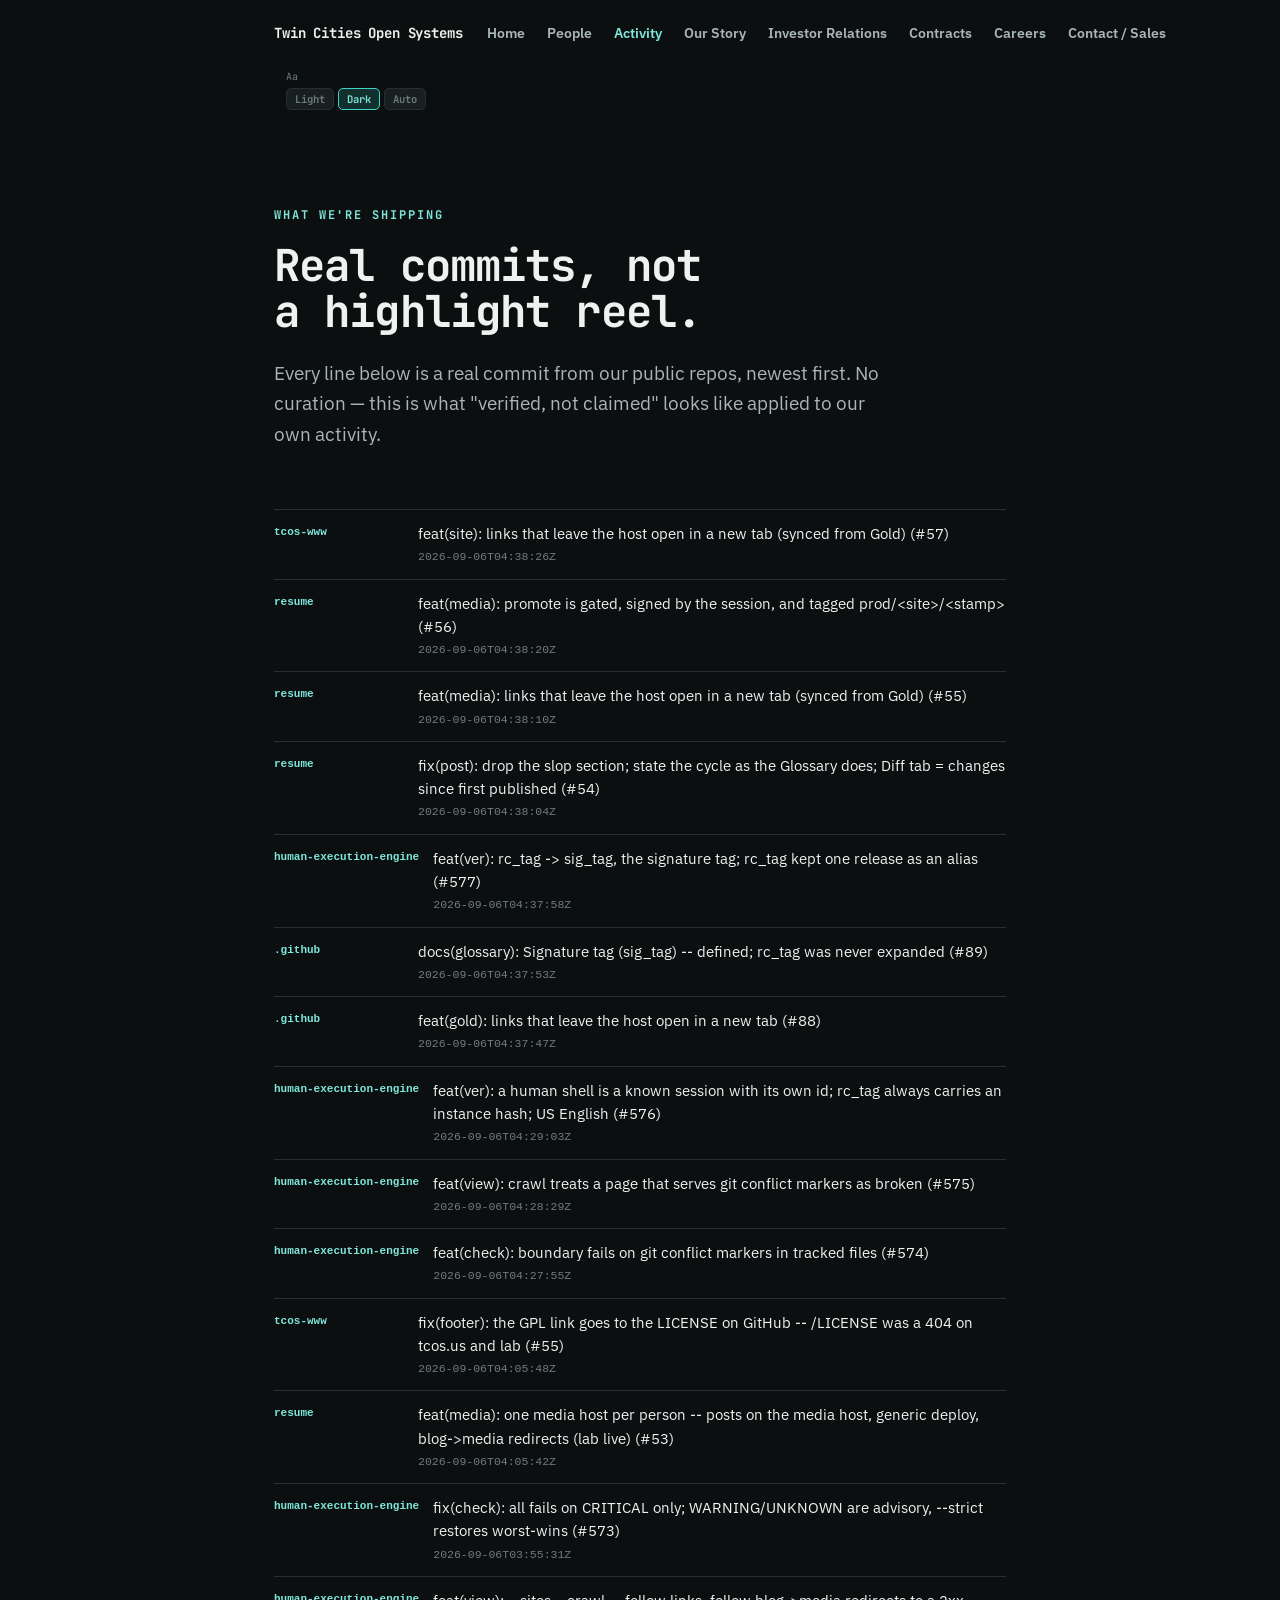
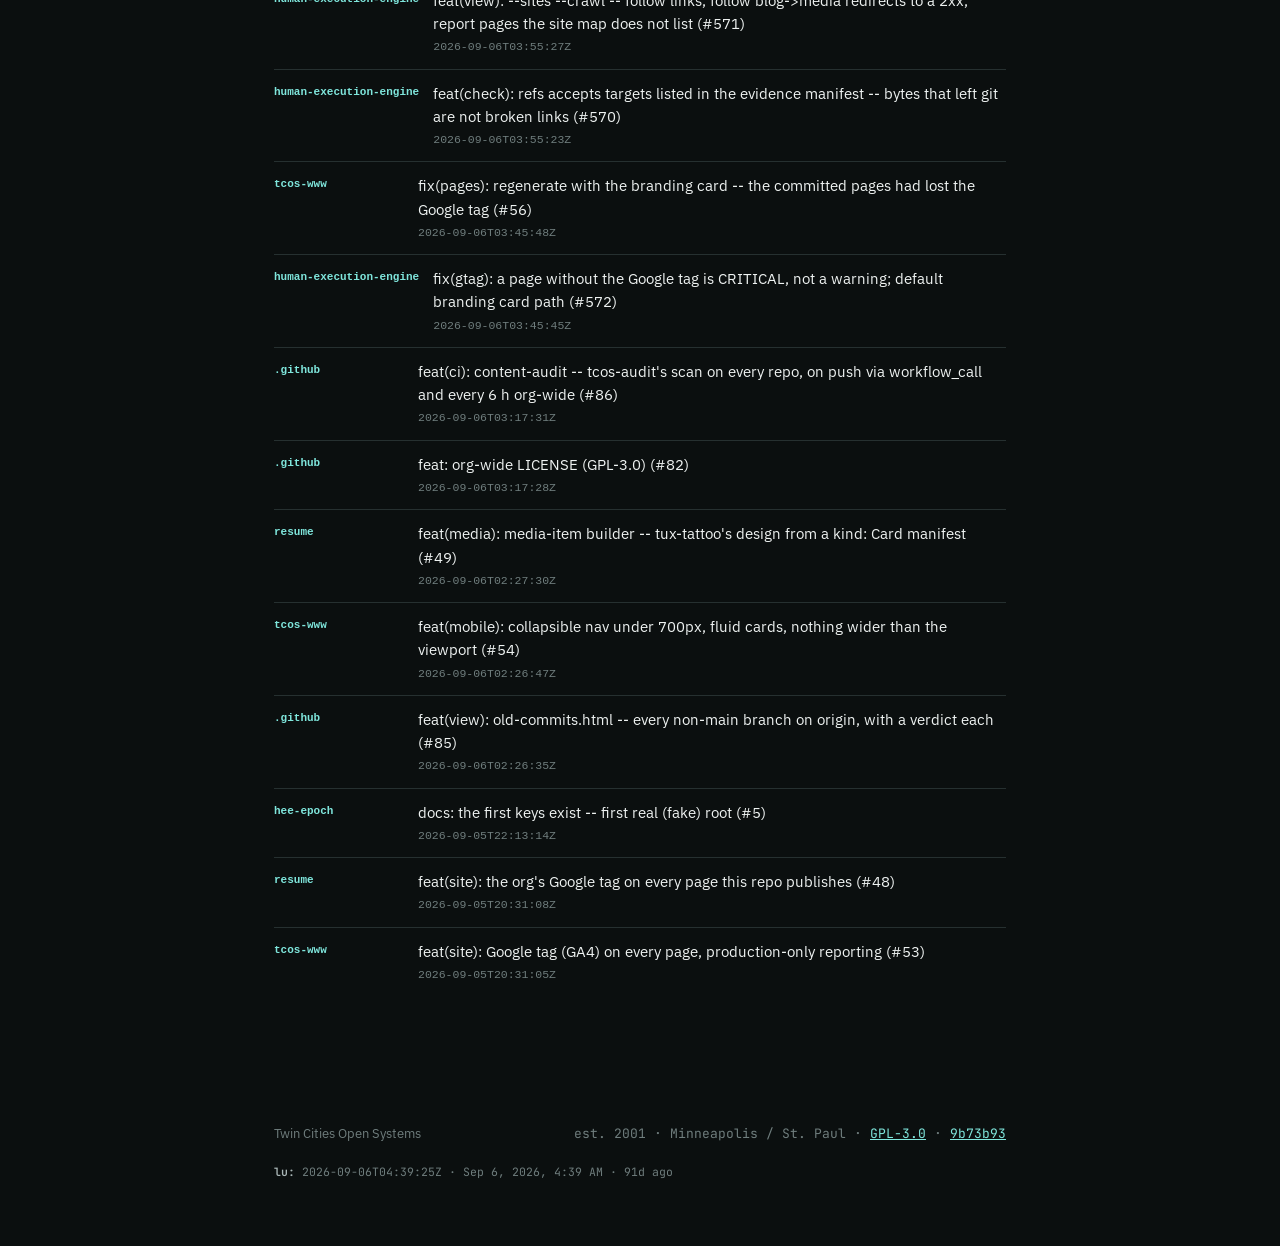
==== activity.html @ 3e27d591 "fix(pages): regenerate -- #55 committed git conflict markers into all eight pages and prod shipped t" ====
<!doctype html>
<html lang="en">
<head>
<!-- Google tag (gtag.js) -->
<script async src="https://www.googletagmanager.com/gtag/js?id=G-BQK0DFRRZ7"></script>
<script>
  window.dataLayer = window.dataLayer || [];
  function gtag(){dataLayer.push(arguments);}
  gtag('js', new Date());
  // production only: *.lab.tcos.us, localhost and file:// load this but never report
  if (/\.tcos\.us$/.test(location.hostname) && !/\.lab\.tcos\.us$/.test(location.hostname)) {
    gtag('config', 'G-BQK0DFRRZ7');
  }
</script>
<meta charset="UTF-8">
<title>Activity — Twin Cities Open Systems</title>
<meta property="og:site_name" content="Twin Cities Open Systems">
<meta property="og:title" content="Activity — Twin Cities Open Systems">
<meta property="og:description" content="Real commits, not a highlight reel -- every line is a real commit from our public repos, newest first. No curation.">
<meta property="og:type" content="website">
<meta property="og:url" content="https://tcos.us/activity">
<meta property="og:image" content="https://view.lab.tcos.us/assets/favicon-180.png">
<meta name="twitter:card" content="summary_large_image">
<meta name="twitter:image" content="https://view.lab.tcos.us/assets/favicon-180.png">
<meta name="description" content="Real commits, not a highlight reel -- every line is a real commit from our public repos, newest first. No curation.">
<link rel="canonical" href="https://tcos.us/activity">
<meta name="viewport" content="width=device-width, initial-scale=1.0">
<link rel="icon" type="image/x-icon" href="https://view.lab.tcos.us/favicon.ico">
<link rel="icon" type="image/png" sizes="32x32" href="https://view.lab.tcos.us/assets/favicon-32.png">
<link rel="icon" type="image/png" sizes="16x16" href="https://view.lab.tcos.us/assets/favicon-16.png">
<link rel="apple-touch-icon" sizes="180x180" href="https://view.lab.tcos.us/assets/favicon-180.png">
<script>
  (function () {
    try {
      var t = localStorage.getItem("tcos-theme") || "dark";
      if (t !== "auto") document.documentElement.setAttribute("data-theme", t);
    } catch (e) {
      document.documentElement.setAttribute("data-theme", "dark");
    }
  })();
</script>
<link rel="stylesheet" href="https://fonts.googleapis.com/css2?family=JetBrains+Mono:wght@400;500;700&family=IBM+Plex+Sans:wght@400;500;600&display=swap">
<link rel="stylesheet" href="css/site.css?v=9b73b93">
<style>
  .activity-item { display: flex; gap: 14px; padding: 12px 0; border-bottom: 1px solid var(--line); }
  .activity-item:last-child { border-bottom: none; }
  .activity-repo { font-family: ui-monospace, monospace; font-size: 11px; color: var(--accent-ink); font-weight: 700; white-space: nowrap; padding-top: 2px; min-width: 130px; }
  .activity-body { flex: 1; }
  .activity-msg { font-size: 14.5px; color: var(--ink); }
  .activity-msg a { color: var(--ink); text-decoration: none; }
  .activity-msg a:hover { color: var(--accent-ink); }
  .activity-meta { font-family: ui-monospace, monospace; font-size: 11.5px; color: var(--ink-faint); margin-top: 3px; }
</style>
</head>
<body>
<div class="wrap"><nav class="site-nav">
  <a class="brand" href="/">Twin Cities Open Systems</a>
  <button class="nav-toggle" type="button" aria-expanded="false" aria-controls="site-links" aria-label="Menu">&#9776;</button>
  <div class="links" id="site-links"><a href="/">Home</a><a href="/people">People</a><a href="/activity" class="active">Activity</a><a href="/story">Our Story</a><a href="/ir">Investor Relations</a><a href="/contracts">Contracts</a><a href="/careers">Careers</a><a href="/contact">Contact / Sales</a></div>
</nav><div class="fontsize-toggle"><span class="fs-label" tabindex="0">Aa</span><div class="fs-options"><button class="fontsize-btn" data-size="s" type="button">S</button><button class="fontsize-btn" data-size="m" type="button">M</button><button class="fontsize-btn" data-size="l" type="button">L</button><button class="fontsize-btn" data-size="xl" type="button">XL</button><button class="fontsize-btn" data-size="xxl" type="button">XXL</button></div></div><div class="theme-toggle"><button class="theme-btn" data-theme-choice="light">Light</button><button class="theme-btn" data-theme-choice="dark">Dark</button><button class="theme-btn" data-theme-choice="auto">Auto</button></div></div>

<div class="wrap">
  <section class="hero" style="padding-bottom: 20px;">
    <p class="eyebrow">What we're shipping</p>
    <h1 style="font-size: clamp(30px, 5vw, 44px);">Real commits, not a highlight reel.</h1>
    <p class="sub">Every line below is a real commit from our public
    repos, newest first. No curation — this is what "verified, not
    claimed" looks like applied to our own activity.</p>
  </section>

  <section style="padding-top: 0;">
    <div class="activity-item">
      <div class="activity-repo">tcos-www</div>
      <div class="activity-body">
        <div class="activity-msg"><a href="https://github.com/Twin-Cities-Open-Systems/tcos-www/commit/1a9d9cacc73a8c6c03477caa3438d55ab072dc3b">feat(site): links that leave the host open in a new tab (synced from Gold) (#57)</a></div>
        <div class="activity-meta">2026-09-06T04:38:26Z</div>
      </div>
    </div>
    <div class="activity-item">
      <div class="activity-repo">resume</div>
      <div class="activity-body">
        <div class="activity-msg"><a href="https://github.com/Twin-Cities-Open-Systems/resume/commit/8835450fd8d35af423662d42e631e853ab68015a">feat(media): promote is gated, signed by the session, and tagged prod/&lt;site&gt;/&lt;stamp&gt; (#56)</a></div>
        <div class="activity-meta">2026-09-06T04:38:20Z</div>
      </div>
    </div>
    <div class="activity-item">
      <div class="activity-repo">resume</div>
      <div class="activity-body">
        <div class="activity-msg"><a href="https://github.com/Twin-Cities-Open-Systems/resume/commit/9350d0d2d25f6323ab5c399a0f8f27b246af19b3">feat(media): links that leave the host open in a new tab (synced from Gold) (#55)</a></div>
        <div class="activity-meta">2026-09-06T04:38:10Z</div>
      </div>
    </div>
    <div class="activity-item">
      <div class="activity-repo">resume</div>
      <div class="activity-body">
        <div class="activity-msg"><a href="https://github.com/Twin-Cities-Open-Systems/resume/commit/ecfc81c5e1f57808a5684dd8c8daf44ed2ad9c50">fix(post): drop the slop section; state the cycle as the Glossary does; Diff tab = changes since first published (#54)</a></div>
        <div class="activity-meta">2026-09-06T04:38:04Z</div>
      </div>
    </div>
    <div class="activity-item">
      <div class="activity-repo">human-execution-engine</div>
      <div class="activity-body">
        <div class="activity-msg"><a href="https://github.com/Twin-Cities-Open-Systems/human-execution-engine/commit/155e15796d08e9d3d4b5e9d501e332872869710d">feat(ver): rc_tag -&gt; sig_tag, the signature tag; rc_tag kept one release as an alias (#577)</a></div>
        <div class="activity-meta">2026-09-06T04:37:58Z</div>
      </div>
    </div>
    <div class="activity-item">
      <div class="activity-repo">.github</div>
      <div class="activity-body">
        <div class="activity-msg"><a href="https://github.com/Twin-Cities-Open-Systems/.github/commit/4d39041bb86c98172c67a045923875fda4ff9035">docs(glossary): Signature tag (sig_tag) -- defined; rc_tag was never expanded (#89)</a></div>
        <div class="activity-meta">2026-09-06T04:37:53Z</div>
      </div>
    </div>
    <div class="activity-item">
      <div class="activity-repo">.github</div>
      <div class="activity-body">
        <div class="activity-msg"><a href="https://github.com/Twin-Cities-Open-Systems/.github/commit/1f80fc9f5a24ee163a96130132b0e83f8ed76d0a">feat(gold): links that leave the host open in a new tab (#88)</a></div>
        <div class="activity-meta">2026-09-06T04:37:47Z</div>
      </div>
    </div>
    <div class="activity-item">
      <div class="activity-repo">human-execution-engine</div>
      <div class="activity-body">
        <div class="activity-msg"><a href="https://github.com/Twin-Cities-Open-Systems/human-execution-engine/commit/3f187274be2ab40ae69317250461d53e8a5d79b1">feat(ver): a human shell is a known session with its own id; rc_tag always carries an instance hash; US English (#576)</a></div>
        <div class="activity-meta">2026-09-06T04:29:03Z</div>
      </div>
    </div>
    <div class="activity-item">
      <div class="activity-repo">human-execution-engine</div>
      <div class="activity-body">
        <div class="activity-msg"><a href="https://github.com/Twin-Cities-Open-Systems/human-execution-engine/commit/c216c098cd389ac5642fdd487ccfd83623e09db1">feat(view): crawl treats a page that serves git conflict markers as broken (#575)</a></div>
        <div class="activity-meta">2026-09-06T04:28:29Z</div>
      </div>
    </div>
    <div class="activity-item">
      <div class="activity-repo">human-execution-engine</div>
      <div class="activity-body">
        <div class="activity-msg"><a href="https://github.com/Twin-Cities-Open-Systems/human-execution-engine/commit/f1237e09cbae6f6d67d7b30fd03be532b1a9438c">feat(check): boundary fails on git conflict markers in tracked files (#574)</a></div>
        <div class="activity-meta">2026-09-06T04:27:55Z</div>
      </div>
    </div>
    <div class="activity-item">
      <div class="activity-repo">tcos-www</div>
      <div class="activity-body">
        <div class="activity-msg"><a href="https://github.com/Twin-Cities-Open-Systems/tcos-www/commit/85d5eb575cf9ef6f5a39d1736737707228c331c9">fix(footer): the GPL link goes to the LICENSE on GitHub -- /LICENSE was a 404 on tcos.us and lab (#55)</a></div>
        <div class="activity-meta">2026-09-06T04:05:48Z</div>
      </div>
    </div>
    <div class="activity-item">
      <div class="activity-repo">resume</div>
      <div class="activity-body">
        <div class="activity-msg"><a href="https://github.com/Twin-Cities-Open-Systems/resume/commit/81d694c6a4165e8a837131553271b9973b4af660">feat(media): one media host per person -- posts on the media host, generic deploy, blog-&gt;media redirects (lab live) (#53)</a></div>
        <div class="activity-meta">2026-09-06T04:05:42Z</div>
      </div>
    </div>
    <div class="activity-item">
      <div class="activity-repo">human-execution-engine</div>
      <div class="activity-body">
        <div class="activity-msg"><a href="https://github.com/Twin-Cities-Open-Systems/human-execution-engine/commit/c324294bf8d8816a88be8555583c9ae362a0f75c">fix(check): all fails on CRITICAL only; WARNING/UNKNOWN are advisory, --strict restores worst-wins (#573)</a></div>
        <div class="activity-meta">2026-09-06T03:55:31Z</div>
      </div>
    </div>
    <div class="activity-item">
      <div class="activity-repo">human-execution-engine</div>
      <div class="activity-body">
        <div class="activity-msg"><a href="https://github.com/Twin-Cities-Open-Systems/human-execution-engine/commit/c054f7feed8bc0772a469959003789543cef7e2b">feat(view): --sites --crawl -- follow links, follow blog-&gt;media redirects to a 2xx, report pages the site map does not list (#571)</a></div>
        <div class="activity-meta">2026-09-06T03:55:27Z</div>
      </div>
    </div>
    <div class="activity-item">
      <div class="activity-repo">human-execution-engine</div>
      <div class="activity-body">
        <div class="activity-msg"><a href="https://github.com/Twin-Cities-Open-Systems/human-execution-engine/commit/d2492245fc1f2f85654d3eb78c75707f816b9518">feat(check): refs accepts targets listed in the evidence manifest -- bytes that left git are not broken links (#570)</a></div>
        <div class="activity-meta">2026-09-06T03:55:23Z</div>
      </div>
    </div>
    <div class="activity-item">
      <div class="activity-repo">tcos-www</div>
      <div class="activity-body">
        <div class="activity-msg"><a href="https://github.com/Twin-Cities-Open-Systems/tcos-www/commit/0f25dc9c4d65c9c90ccf6afb86a55a0792742a35">fix(pages): regenerate with the branding card -- the committed pages had lost the Google tag (#56)</a></div>
        <div class="activity-meta">2026-09-06T03:45:48Z</div>
      </div>
    </div>
    <div class="activity-item">
      <div class="activity-repo">human-execution-engine</div>
      <div class="activity-body">
        <div class="activity-msg"><a href="https://github.com/Twin-Cities-Open-Systems/human-execution-engine/commit/d903dba0b796dbb52f43e40aef0881c3879cb4b6">fix(gtag): a page without the Google tag is CRITICAL, not a warning; default branding card path (#572)</a></div>
        <div class="activity-meta">2026-09-06T03:45:45Z</div>
      </div>
    </div>
    <div class="activity-item">
      <div class="activity-repo">.github</div>
      <div class="activity-body">
        <div class="activity-msg"><a href="https://github.com/Twin-Cities-Open-Systems/.github/commit/2ddcb1e68cd562a641659b2563b7295b25fde524">feat(ci): content-audit -- tcos-audit&#x27;s scan on every repo, on push via workflow_call and every 6 h org-wide (#86)</a></div>
        <div class="activity-meta">2026-09-06T03:17:31Z</div>
      </div>
    </div>
    <div class="activity-item">
      <div class="activity-repo">.github</div>
      <div class="activity-body">
        <div class="activity-msg"><a href="https://github.com/Twin-Cities-Open-Systems/.github/commit/c78899672eb129741c5f6301f4310c90fd5dad8c">feat: org-wide LICENSE (GPL-3.0) (#82)</a></div>
        <div class="activity-meta">2026-09-06T03:17:28Z</div>
      </div>
    </div>
    <div class="activity-item">
      <div class="activity-repo">resume</div>
      <div class="activity-body">
        <div class="activity-msg"><a href="https://github.com/Twin-Cities-Open-Systems/resume/commit/a1d50df661787179e8d4474248598cac492eb262">feat(media): media-item builder -- tux-tattoo&#x27;s design from a kind: Card manifest (#49)</a></div>
        <div class="activity-meta">2026-09-06T02:27:30Z</div>
      </div>
    </div>
    <div class="activity-item">
      <div class="activity-repo">tcos-www</div>
      <div class="activity-body">
        <div class="activity-msg"><a href="https://github.com/Twin-Cities-Open-Systems/tcos-www/commit/0326f97e077967afa8fd8ebe66b434f5e1c7ec0b">feat(mobile): collapsible nav under 700px, fluid cards, nothing wider than the viewport (#54)</a></div>
        <div class="activity-meta">2026-09-06T02:26:47Z</div>
      </div>
    </div>
    <div class="activity-item">
      <div class="activity-repo">.github</div>
      <div class="activity-body">
        <div class="activity-msg"><a href="https://github.com/Twin-Cities-Open-Systems/.github/commit/1885f917bf30554470cc26ad95999010584ea086">feat(view): old-commits.html -- every non-main branch on origin, with a verdict each (#85)</a></div>
        <div class="activity-meta">2026-09-06T02:26:35Z</div>
      </div>
    </div>
    <div class="activity-item">
      <div class="activity-repo">hee-epoch</div>
      <div class="activity-body">
        <div class="activity-msg"><a href="https://github.com/Twin-Cities-Open-Systems/hee-epoch/commit/7342405df2e650f09f2b4c1d2fb17aab3d51fe3f">docs: the first keys exist -- first real (fake) root (#5)</a></div>
        <div class="activity-meta">2026-09-05T22:13:14Z</div>
      </div>
    </div>
    <div class="activity-item">
      <div class="activity-repo">resume</div>
      <div class="activity-body">
        <div class="activity-msg"><a href="https://github.com/Twin-Cities-Open-Systems/resume/commit/f07df0e3a318d9373ba17be0c96b0c057a959abd">feat(site): the org&#x27;s Google tag on every page this repo publishes (#48)</a></div>
        <div class="activity-meta">2026-09-05T20:31:08Z</div>
      </div>
    </div>
    <div class="activity-item">
      <div class="activity-repo">tcos-www</div>
      <div class="activity-body">
        <div class="activity-msg"><a href="https://github.com/Twin-Cities-Open-Systems/tcos-www/commit/9287fae9f5f7ff1c9a4e4ca0ff33a84f2f364fd0">feat(site): Google tag (GA4) on every page, production-only reporting (#53)</a></div>
        <div class="activity-meta">2026-09-05T20:31:05Z</div>
      </div>
    </div>
  </section>

  <footer>
    <span>Twin Cities Open Systems</span>
    <span class="mono">est. 2001 · Minneapolis / St. Paul · <a href="https://github.com/Twin-Cities-Open-Systems/tcos-www/blob/main/LICENSE">GPL-3.0</a> · <a href="https://github.com/Twin-Cities-Open-Systems/tcos-www/commit/9b73b93f6b16898e926ef4917e4b77b8ff5c312b">9b73b93</a></span>
    <div class="lu-row"><span><b>lu:</b> <time class="lu-iso" datetime="2026-09-06T04:39:25Z">2026-09-06T04:39:25Z</time> · <span class="lu-human"></span> · <span class="lu-delta"></span></span></div>
  </footer>
</div>
<script src="js/site.js?v=9b73b93"></script>
<script>
  var TH_KEY = "tcos-theme";
  (function () {
    function markActive(choice) {
      document.querySelectorAll(".theme-btn").forEach(function (b) {
        b.classList.toggle("active", b.dataset.themeChoice === choice);
      });
    }
    var saved = "dark";
    try { saved = localStorage.getItem(TH_KEY) || "dark"; } catch (e) {}
    markActive(saved);
    document.querySelectorAll(".theme-btn").forEach(function (b) {
      b.addEventListener("click", function () {
        var choice = b.dataset.themeChoice;
        try { localStorage.setItem(TH_KEY, choice); } catch (e) {}
        if (choice === "auto") {
          document.documentElement.removeAttribute("data-theme");
        } else {
          document.documentElement.setAttribute("data-theme", choice);
        }
        markActive(choice);
      });
    });
  })();
  (function () {
    document.addEventListener("DOMContentLoaded", function () {
      var isoEl = document.querySelector(".lu-iso");
      if (!isoEl) return;
      var generated = new Date(isoEl.getAttribute("datetime"));
      var humanEl = document.querySelector(".lu-human");
      var deltaEl = document.querySelector(".lu-delta");
      if (humanEl) {
        humanEl.textContent = generated.toLocaleString(undefined, { dateStyle: "medium", timeStyle: "short" });
      }
      function renderDelta() {
        if (!deltaEl) return;
        var ms = Date.now() - generated.getTime();
        var mins = Math.floor(ms / 60000);
        var label;
        if (mins < 1) label = "just now";
        else if (mins < 60) label = mins + "m ago";
        else if (mins < 60 * 24) label = Math.floor(mins / 60) + "h" + (mins % 60) + "m ago";
        else label = Math.floor(mins / (60 * 24)) + "d ago";
        deltaEl.textContent = label;
      }
      renderDelta();
      setInterval(renderDelta, 30000);
    });
  })();
</script>
</body>
</html>
---- css/site.css ----
/* SYNCED-FROM: view.lab.tcos.us's Gold token palette (profile/GLOSSARY.md
     -- "Gold" entry). Real decision, 2026-08-28: tcos-www adopts Gold,
     replacing the original amber palette -- Phase 1 of the Web Presence
     Plan (view.lab.tcos.us/plan.html), done directly rather than deferred. */
  :root {
    --bg: #fbfbfa;
    --surface: #ffffff;
    --surface-2: #f1f2f0;
    --ink: #12181a;
    --ink-dim: #4c5658;
    --ink-faint: #7c8688;
    --line: #e2e4e0;
    --accent: #0d7d78;
    --accent-ink: #085e5a;
    --accent-soft: #e3f3f1;
    --ok: #0ca30c;
    --ok-soft: #e4f5e0;
    color-scheme: light;
  }
  @media (prefers-color-scheme: dark) {
    :root:not([data-theme="light"]) {
      --bg: #0b0f0f;
      --surface: #12181a;
      --surface-2: #18201f;
      --ink: #eef2f1;
      --ink-dim: #a9b6b6;
      --ink-faint: #6f7d7d;
      --line: #263030;
      --accent: #3fd4c8;
      --accent-ink: #7fe6dc;
      --accent-soft: #12302e;
      --ok: #4ade4a;
      --ok-soft: #163019;
      color-scheme: dark;
    }
  }
  :root[data-theme="dark"] {
    --bg: #0b0f0f;
    --surface: #12181a;
    --surface-2: #18201f;
    --ink: #eef2f1;
    --ink-dim: #a9b6b6;
    --ink-faint: #6f7d7d;
    --line: #263030;
    --accent: #3fd4c8;
    --accent-ink: #7fe6dc;
    --accent-soft: #12302e;
    --ok: #4ade4a;
    --ok-soft: #163019;
    color-scheme: dark;
  }

  * { box-sizing: border-box; }
  html, body { margin: 0; padding: 0; }
  body {
    background: var(--bg);
    color: var(--ink);
    font-family: "IBM Plex Sans", -apple-system, BlinkMacSystemFont, "Segoe UI", Helvetica, Arial, sans-serif;
    line-height: 1.6;
    -webkit-font-smoothing: antialiased;
  }
  .mono { font-family: "JetBrains Mono", ui-monospace, "SF Mono", "Cascadia Code", "Consolas", monospace; }
  .lu-row { display: flex; flex-wrap: wrap; gap: 4px 14px; font-family: "JetBrains Mono", ui-monospace, monospace; font-size: 11.5px; color: var(--ink-faint); margin: 10px 0 0; }
  .lu-row b { color: var(--ink-dim); font-weight: 600; }

  /* ---- Gold cards: stat-row/stat, link-grid/link-card -- SYNCED-FROM
     view.lab.tcos.us. Real requirement, 2026-08-28: "all pages have
     cards as components" / "make it uniform and consistent" -- every
     real Gold page carries at least one card-shaped component, not
     just a per-page bespoke one (.badge, .job, .ir-stat, .contract-item
     stay too, content-specific, but these two generic ones are the
     shared baseline every page can reach for). */
  .stat-row { display: grid; grid-template-columns: repeat(auto-fit, minmax(140px, 1fr)); gap: 12px; margin: 32px 0; }
  .stat { background: var(--surface); border: 1px solid var(--line); border-radius: 10px; padding: 18px 20px; }
  .stat .n { font-family: "JetBrains Mono", monospace; font-size: 30px; font-weight: 700; line-height: 1; }
  .stat .l { font-size: 12.5px; color: var(--ink-faint); margin-top: 6px; }
  .stat.accent .n { color: var(--accent-ink); }

  .link-grid { display: grid; grid-template-columns: repeat(auto-fit, minmax(200px, 1fr)); gap: 12px; margin: 16px 0; }
  .link-card { display: block; text-decoration: none; color: inherit; background: var(--surface-2); border: 1px solid var(--line); border-radius: 10px; padding: 16px 18px; transition: border-color 0.15s; }
  .link-card:hover { border-color: var(--accent); }
  .link-card .t { font-weight: 600; font-size: 14px; margin-bottom: 4px; color: var(--ink); }
  .link-card .d { font-size: 12.5px; color: var(--ink-faint); }

  a { color: var(--accent-ink); }

  .wrap { max-width: 780px; margin: 0 auto; padding: 0 24px; }
  section { padding: 88px 0; border-bottom: 1px solid var(--line); }
  section:last-of-type { border-bottom: none; }

  .eyebrow {
    font-family: "JetBrains Mono", ui-monospace, "SF Mono", "Cascadia Code", monospace;
    font-size: 12px;
    letter-spacing: .16em;
    text-transform: uppercase;
    color: var(--accent-ink);
    font-weight: 700;
    margin: 0 0 16px;
  }

  /* ---- hero ---- */
  .hero { padding-top: 96px; }
  .hero h1 {
    font-family: "JetBrains Mono", ui-monospace, "SF Mono", "Cascadia Code", monospace;
    font-size: clamp(34px, 6vw, 58px);
    font-weight: 700;
    letter-spacing: -0.02em;
    line-height: 1.05;
    margin: 0 0 24px;
    text-wrap: balance;
  }
  .hero .sub {
    font-size: 19px;
    color: var(--ink-dim);
    max-width: 56ch;
    margin: 0 0 40px;
  }

  .terminal {
    background: var(--surface);
    border: 1px solid var(--line);
    border-radius: 8px;
    overflow: hidden;
    box-shadow: 0 1px 2px rgba(0,0,0,.04), 0 12px 32px -18px rgba(0,0,0,.25);
  }
  .terminal .bar {
    display: flex;
    gap: 6px;
    padding: 10px 14px;
    background: var(--surface-2);
    border-bottom: 1px solid var(--line);
  }
  .terminal .bar span {
    width: 9px; height: 9px; border-radius: 50%;
    background: var(--ink-faint); opacity: .5;
  }
  .terminal pre {
    margin: 0;
    padding: 20px 22px 24px;
    font-family: "JetBrains Mono", ui-monospace, "SF Mono", "Cascadia Code", monospace;
    font-size: 13.5px;
    line-height: 1.75;
    overflow-x: auto;
    white-space: pre;
  }
  .terminal .prompt { color: var(--ok); }
  .terminal .comment { color: var(--ink-faint); }
  .terminal .out { color: var(--ink-dim); }

  /* ---- receipts strip ---- */
  .receipts {
    display: flex;
    flex-wrap: wrap;
    gap: 10px 28px;
    margin-top: 36px;
    font-family: "JetBrains Mono", ui-monospace, monospace;
    font-size: 13px;
    color: var(--ink-dim);
  }
  .receipts b { color: var(--ink); font-variant-numeric: tabular-nums; }

  /* ---- prose sections ---- */
  h2 {
    font-size: clamp(24px, 3.4vw, 32px);
    font-weight: 700;
    letter-spacing: -0.01em;
    margin: 0 0 20px;
    text-wrap: balance;
  }
  section p {
    font-size: 17px;
    color: var(--ink-dim);
    max-width: 60ch;
  }
  section p + p { margin-top: 16px; }
  section p b { color: var(--ink); font-weight: 650; }

  /* ---- people ---- */
  .people {
    display: grid;
    grid-template-columns: repeat(auto-fill, minmax(220px, 1fr));
    gap: 14px;
    margin-top: 36px;
  }
  .badge {
    background: var(--surface);
    border: 1px solid var(--line);
    border-radius: 8px;
    padding: 18px;
    display: flex;
    flex-direction: column;
    gap: 10px;
  }
  .badge-top { display: flex; align-items: center; gap: 12px; }
  .monogram {
    width: 40px; height: 40px; border-radius: 6px;
    display: flex; align-items: center; justify-content: center;
    font-family: "JetBrains Mono", ui-monospace, monospace;
    font-weight: 700; font-size: 14px;
    background: var(--accent-soft); color: var(--accent-ink);
    flex: none;
  }
  .badge .who .name { font-weight: 700; font-size: 15px; line-height: 1.3; }
  .badge .who .role { font-size: 12.5px; color: var(--ink-faint); }
  .badge .what { font-size: 13.5px; color: var(--ink-dim); }
  .badge .tag {
    align-self: flex-start;
    font-family: "JetBrains Mono", ui-monospace, monospace;
    font-size: 10.5px;
    letter-spacing: .04em;
    text-transform: uppercase;
    padding: 3px 8px;
    border-radius: 100px;
    background: var(--ok-soft);
    color: var(--ok);
    font-weight: 700;
  }
  .badge .tag.pending { background: var(--accent-soft); color: var(--accent-ink); }
  .tag-expand summary.tag { cursor: pointer; list-style: none; }
  .tag-expand summary.tag::-webkit-details-marker { display: none; }
  .expand-caret { display: inline-block; font-size: 9px; margin-left: 2px; transition: transform 0.15s; }
  .tag-expand[open] .expand-caret { transform: rotate(180deg); }
  .expand-detail { margin-top: 8px; padding: 8px 10px; background: var(--surface-2); border-radius: 6px; }
  .detail-row { display: flex; justify-content: space-between; gap: 10px; font-size: 11.5px; padding: 3px 0; }
  .detail-k { color: var(--ink-faint); flex: none; }
  .detail-v { color: var(--ink-dim); text-align: right; word-break: break-all; text-decoration: none; }
  a.detail-v:hover { color: var(--accent-ink); }
  .detail-kudo .detail-v { text-align: left; color: var(--ink); }
  .badge-foot { display: flex; align-items: flex-start; justify-content: space-between; gap: 8px; flex-wrap: wrap; }
  .badge-foot .tag-expand { flex: 1 1 100%; order: 1; }
  .badge-foot .tag-expand ~ .badge-gh { order: 2; }
  .badge-gh { font-size: 12px; color: var(--ink-faint); text-decoration: none; }
  .badge-gh:not(.badge-gh-pending):hover { color: var(--accent-ink); }
  .badge-gh-pending { font-style: italic; }

  /* ---- contact ---- */
  .contact-row {
    display: flex;
    flex-wrap: wrap;
    gap: 14px;
    margin-top: 28px;
  }
  .contact-link {
    display: inline-flex;
    align-items: center;
    gap: 8px;
    padding: 12px 18px;
    border: 1px solid var(--line);
    border-radius: 8px;
    background: var(--surface);
    color: var(--ink);
    text-decoration: none;
    font-size: 14.5px;
    font-weight: 600;
    transition: border-color .15s ease, transform .15s ease;
  }
  .contact-link:hover { border-color: var(--accent); transform: translateY(-1px); }
  .contact-link .k { font-family: "JetBrains Mono", ui-monospace, monospace; color: var(--accent-ink); }

  footer {
    padding: 40px 0 64px;
    font-size: 13px;
    color: var(--ink-faint);
    display: flex;
    justify-content: space-between;
    flex-wrap: wrap;
    gap: 8px;
  }
  footer .mono { color: var(--ink-faint); }

  @media (prefers-reduced-motion: reduce) {
    .contact-link { transition: none; }
  }

/* ---- nav ---- */
.site-nav {
  display: flex;
  justify-content: space-between;
  align-items: center;
  padding: 22px 0;
}
.site-nav .brand {
  margin-right: 24px;
  font-family: "JetBrains Mono", ui-monospace, "SF Mono", "Cascadia Code", monospace;
  font-weight: 700;
  font-size: 14px;
  letter-spacing: -.01em;
  color: var(--ink);
  text-decoration: none;
}
.site-nav .links { display: flex; gap: 22px; }
.site-nav .links a {
  font-size: 14px;
  font-weight: 600;
  color: var(--ink-dim);
  text-decoration: none;
}
.site-nav .links a:hover, .site-nav .links a.active { color: var(--accent-ink); }
.site-nav .nav-toggle { display: none; background: var(--surface-2); border: 1px solid var(--line); border-radius: 6px; color: var(--ink); font-size: 18px; line-height: 1; padding: 6px 10px; cursor: pointer; }

/* ---- phones: collapsible nav, fluid cards, nothing wider than the viewport ----
   Operator, 2026-09-06: "mobile not good. the view port slides all over the
   place" / "collapsible menu and make sure the cards are dynamic to size". */
img, video, svg { max-width: 100%; height: auto; }
pre, table { max-width: 100%; overflow-x: auto; display: block; }
.wrap { overflow-wrap: anywhere; }
/* ...but never inside the nav: at 1100px the link labels were breaking
   mid-word ("Ho me", "Peop le") under that rule. */
.site-nav, .site-nav a, .fontsize-toggle, .theme-toggle { overflow-wrap: normal; white-space: nowrap; }
@media (max-width: 700px) {
  .wrap { padding: 0 16px; }
  .site-nav { flex-wrap: wrap; padding: 14px 0; }
  .site-nav .nav-toggle { display: inline-block; }
  .site-nav .links { display: none; width: 100%; flex-direction: column; gap: 10px; padding: 12px 0 4px; border-top: 1px solid var(--line); margin-top: 12px; }
  .site-nav.open .links { display: flex; }
  .stat-row, .link-grid { grid-template-columns: 1fr 1fr; }
  .fontsize-toggle, .theme-toggle { flex-wrap: wrap; }
}
@media (max-width: 700px) {
  /* Backstop and cause: a grid/flex child defaults to min-width:auto and
     grows to its widest line (the terminal block on the index), pushing the
     page past the viewport. min-width:0 lets the box shrink and scroll
     inside; overflow-x:hidden on html/body means nothing can slide the
     page even if a new component forgets. */
  html, body { overflow-x: hidden; }
  .wrap > *, .wrap > * > * { min-width: 0; max-width: 100%; }
  .fontsize-btn, .theme-btn { white-space: nowrap; }
  /* The terminal block is a grid child deeper than .wrap's first level;
     bound its box to the viewport directly so the pre scrolls inside it. */
  .terminal { max-width: calc(100vw - 32px); }
  .terminal pre { max-width: calc(100vw - 34px); }
}
@media (max-width: 420px) {
  .stat-row, .link-grid { grid-template-columns: 1fr; }
}

/* ---- sales/contact CTA block ---- */
.cta-block {
  background: var(--surface);
  border: 1px solid var(--line);
  border-radius: 10px;
  padding: 28px;
  margin-top: 28px;
}
.cta-block h3 { margin: 0 0 8px; font-size: 19px; }
.cta-block p { margin: 0 0 18px; }

/* ---- font-size toggle, S/M/L/XL, same pattern as thesis-engine's own dashboard ----
   Real bug fixed 2026-08-14: this stylesheet is px-based throughout, not
   rem-based, so setting html's font-size did nothing -- no rule inherited
   from it. `zoom` genuinely rescales the whole rendered page (layout
   included), supported in Chrome/Edge/Safari; Firefox lacks support, a
   known real gap, not silently ignored. */
body[data-fontsize="s"] { zoom: 0.875; }
body[data-fontsize="m"] { zoom: 1; }
body[data-fontsize="l"] { zoom: 1.125; }
body[data-fontsize="xl"] { zoom: 1.25; }
body[data-fontsize="xxl"] { zoom: 1.375; }
.fontsize-toggle { display: flex; align-items: center; gap: 6px; margin-left: 12px; }
/* SYNCED-FROM .github/bin/render-review.py (Gold): collapsed behind "Aa",
   expands on hover / keyboard focus, force-collapses after a click. */
.fontsize-toggle .fs-label { font-family: "JetBrains Mono", ui-monospace, monospace; font-size: 10px; color: var(--ink-faint); cursor: default; user-select: none; }
.fontsize-toggle .fs-options { display: flex; align-items: center; gap: 4px; max-width: 0; overflow: hidden; opacity: 0; transition: max-width .18s ease, opacity .18s ease; }
.fontsize-toggle:hover .fs-options, .fontsize-toggle:focus-within .fs-options { max-width: 240px; opacity: 1; }
.fontsize-toggle.fs-force-collapsed .fs-options { max-width: 0 !important; opacity: 0 !important; }
.fontsize-toggle span { font-family: "JetBrains Mono", ui-monospace, monospace; font-size: 10px; color: var(--ink-faint); margin-right: 2px; }
.fontsize-btn {
  background: var(--surface-2); border: 1px solid var(--line); color: var(--ink-faint);
  font-family: "JetBrains Mono", ui-monospace, monospace; font-size: 10.5px; font-weight: 700;
  width: 22px; height: 22px; border-radius: 5px; cursor: pointer; line-height: 1;
}
.fontsize-btn.active { background: var(--accent-soft); border-color: var(--accent); color: var(--accent-ink); }

/* Theme toggle -- same shape as the fontsize toggle above, drives the
   :root[data-theme] tokens that already existed but had no UI to set
   them (dark mode previously only ever followed prefers-color-scheme). */
.theme-toggle { display: flex; align-items: center; gap: 4px; margin-left: 12px; }
.theme-btn {
  background: var(--surface-2); border: 1px solid var(--line); color: var(--ink-faint);
  font-family: "JetBrains Mono", ui-monospace, monospace; font-size: 10.5px; font-weight: 600;
  padding: 0 8px; height: 22px; border-radius: 5px; cursor: pointer; line-height: 1;
}
.theme-btn.active { background: var(--accent-soft); border-color: var(--accent); color: var(--accent-ink); }
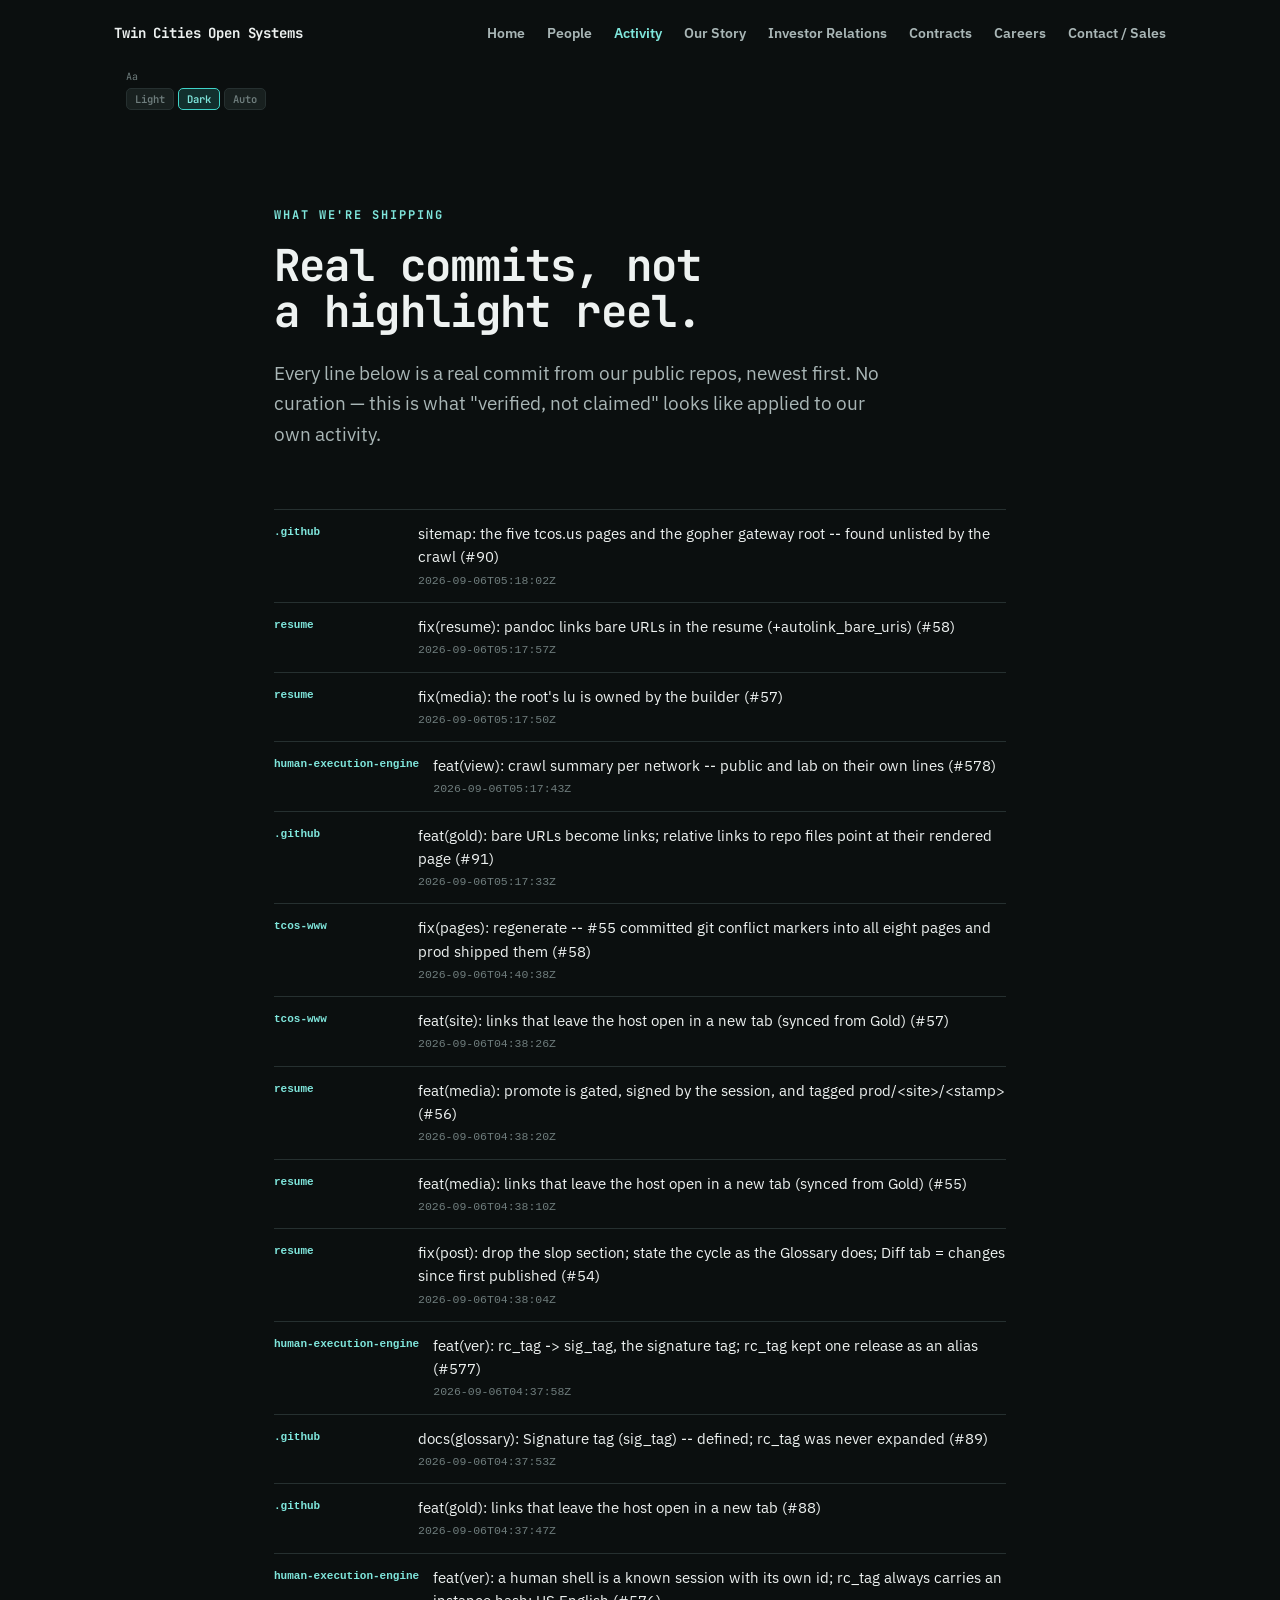
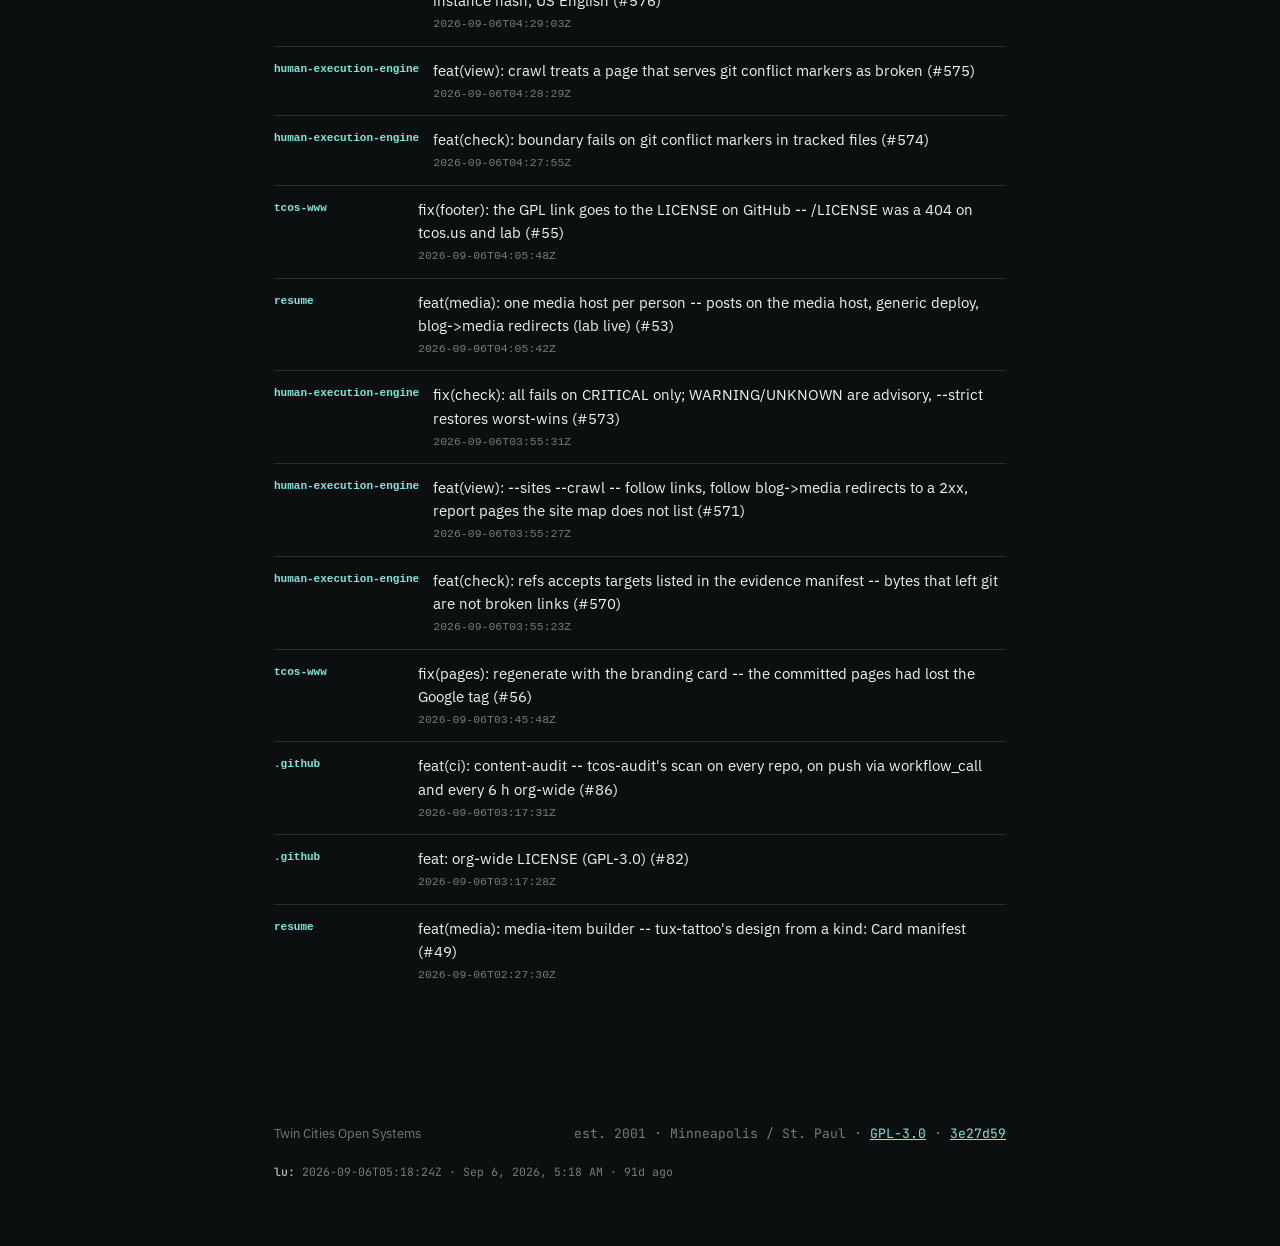
==== commit 6743719c: "feat(layout): one responsive mechanism -- text size scales the root, the layout measures what fits O" ====
--- a/activity.html
+++ b/activity.html
@@ -40,7 +40,7 @@
   })();
 </script>
 <link rel="stylesheet" href="https://fonts.googleapis.com/css2?family=JetBrains+Mono:wght@400;500;700&family=IBM+Plex+Sans:wght@400;500;600&display=swap">
-<link rel="stylesheet" href="css/site.css?v=9b73b93">
+<link rel="stylesheet" href="css/site.css?v=3e27d59">
 <style>
   .activity-item { display: flex; gap: 14px; padding: 12px 0; border-bottom: 1px solid var(--line); }
   .activity-item:last-child { border-bottom: none; }
@@ -53,7 +53,7 @@
 </style>
 </head>
 <body>
-<div class="wrap"><nav class="site-nav">
+<div class="wrap wrap-nav"><nav class="site-nav">
   <a class="brand" href="/">Twin Cities Open Systems</a>
   <button class="nav-toggle" type="button" aria-expanded="false" aria-controls="site-links" aria-label="Menu">&#9776;</button>
   <div class="links" id="site-links"><a href="/">Home</a><a href="/people">People</a><a href="/activity" class="active">Activity</a><a href="/story">Our Story</a><a href="/ir">Investor Relations</a><a href="/contracts">Contracts</a><a href="/careers">Careers</a><a href="/contact">Contact / Sales</a></div>
@@ -70,6 +70,48 @@
 
   <section style="padding-top: 0;">
     <div class="activity-item">
+      <div class="activity-repo">.github</div>
+      <div class="activity-body">
+        <div class="activity-msg"><a href="https://github.com/Twin-Cities-Open-Systems/.github/commit/2f9a5c5732cccebeae79f57753a4ec0ad94b3826">sitemap: the five tcos.us pages and the gopher gateway root -- found unlisted by the crawl (#90)</a></div>
+        <div class="activity-meta">2026-09-06T05:18:02Z</div>
+      </div>
+    </div>
+    <div class="activity-item">
+      <div class="activity-repo">resume</div>
+      <div class="activity-body">
+        <div class="activity-msg"><a href="https://github.com/Twin-Cities-Open-Systems/resume/commit/cf2f5bbf2290ccaa59cfb2e58145f670b2fb9ff1">fix(resume): pandoc links bare URLs in the resume (+autolink_bare_uris) (#58)</a></div>
+        <div class="activity-meta">2026-09-06T05:17:57Z</div>
+      </div>
+    </div>
+    <div class="activity-item">
+      <div class="activity-repo">resume</div>
+      <div class="activity-body">
+        <div class="activity-msg"><a href="https://github.com/Twin-Cities-Open-Systems/resume/commit/37f2fec4ef6bcbd2edc8535399b6c5629ef3c71b">fix(media): the root&#x27;s lu is owned by the builder (#57)</a></div>
+        <div class="activity-meta">2026-09-06T05:17:50Z</div>
+      </div>
+    </div>
+    <div class="activity-item">
+      <div class="activity-repo">human-execution-engine</div>
+      <div class="activity-body">
+        <div class="activity-msg"><a href="https://github.com/Twin-Cities-Open-Systems/human-execution-engine/commit/89cf8cb3eec88c8a372901b9e615458be72bce6f">feat(view): crawl summary per network -- public and lab on their own lines (#578)</a></div>
+        <div class="activity-meta">2026-09-06T05:17:43Z</div>
+      </div>
+    </div>
+    <div class="activity-item">
+      <div class="activity-repo">.github</div>
+      <div class="activity-body">
+        <div class="activity-msg"><a href="https://github.com/Twin-Cities-Open-Systems/.github/commit/f7a15ccc43a793478837d00d24e9b9d21691943e">feat(gold): bare URLs become links; relative links to repo files point at their rendered page (#91)</a></div>
+        <div class="activity-meta">2026-09-06T05:17:33Z</div>
+      </div>
+    </div>
+    <div class="activity-item">
+      <div class="activity-repo">tcos-www</div>
+      <div class="activity-body">
+        <div class="activity-msg"><a href="https://github.com/Twin-Cities-Open-Systems/tcos-www/commit/3e27d591f7f4bd8287d0d700cacca017c8bd5ce6">fix(pages): regenerate -- #55 committed git conflict markers into all eight pages and prod shipped them (#58)</a></div>
+        <div class="activity-meta">2026-09-06T04:40:38Z</div>
+      </div>
+    </div>
+    <div class="activity-item">
       <div class="activity-repo">tcos-www</div>
       <div class="activity-body">
         <div class="activity-msg"><a href="https://github.com/Twin-Cities-Open-Systems/tcos-www/commit/1a9d9cacc73a8c6c03477caa3438d55ab072dc3b">feat(site): links that leave the host open in a new tab (synced from Gold) (#57)</a></div>
@@ -182,13 +224,6 @@
       </div>
     </div>
     <div class="activity-item">
-      <div class="activity-repo">human-execution-engine</div>
-      <div class="activity-body">
-        <div class="activity-msg"><a href="https://github.com/Twin-Cities-Open-Systems/human-execution-engine/commit/d903dba0b796dbb52f43e40aef0881c3879cb4b6">fix(gtag): a page without the Google tag is CRITICAL, not a warning; default branding card path (#572)</a></div>
-        <div class="activity-meta">2026-09-06T03:45:45Z</div>
-      </div>
-    </div>
-    <div class="activity-item">
       <div class="activity-repo">.github</div>
       <div class="activity-body">
         <div class="activity-msg"><a href="https://github.com/Twin-Cities-Open-Systems/.github/commit/2ddcb1e68cd562a641659b2563b7295b25fde524">feat(ci): content-audit -- tcos-audit&#x27;s scan on every repo, on push via workflow_call and every 6 h org-wide (#86)</a></div>
@@ -207,52 +242,17 @@
       <div class="activity-body">
         <div class="activity-msg"><a href="https://github.com/Twin-Cities-Open-Systems/resume/commit/a1d50df661787179e8d4474248598cac492eb262">feat(media): media-item builder -- tux-tattoo&#x27;s design from a kind: Card manifest (#49)</a></div>
         <div class="activity-meta">2026-09-06T02:27:30Z</div>
-      </div>
-    </div>
-    <div class="activity-item">
-      <div class="activity-repo">tcos-www</div>
-      <div class="activity-body">
-        <div class="activity-msg"><a href="https://github.com/Twin-Cities-Open-Systems/tcos-www/commit/0326f97e077967afa8fd8ebe66b434f5e1c7ec0b">feat(mobile): collapsible nav under 700px, fluid cards, nothing wider than the viewport (#54)</a></div>
-        <div class="activity-meta">2026-09-06T02:26:47Z</div>
-      </div>
-    </div>
-    <div class="activity-item">
-      <div class="activity-repo">.github</div>
-      <div class="activity-body">
-        <div class="activity-msg"><a href="https://github.com/Twin-Cities-Open-Systems/.github/commit/1885f917bf30554470cc26ad95999010584ea086">feat(view): old-commits.html -- every non-main branch on origin, with a verdict each (#85)</a></div>
-        <div class="activity-meta">2026-09-06T02:26:35Z</div>
-      </div>
-    </div>
-    <div class="activity-item">
-      <div class="activity-repo">hee-epoch</div>
-      <div class="activity-body">
-        <div class="activity-msg"><a href="https://github.com/Twin-Cities-Open-Systems/hee-epoch/commit/7342405df2e650f09f2b4c1d2fb17aab3d51fe3f">docs: the first keys exist -- first real (fake) root (#5)</a></div>
-        <div class="activity-meta">2026-09-05T22:13:14Z</div>
-      </div>
-    </div>
-    <div class="activity-item">
-      <div class="activity-repo">resume</div>
-      <div class="activity-body">
-        <div class="activity-msg"><a href="https://github.com/Twin-Cities-Open-Systems/resume/commit/f07df0e3a318d9373ba17be0c96b0c057a959abd">feat(site): the org&#x27;s Google tag on every page this repo publishes (#48)</a></div>
-        <div class="activity-meta">2026-09-05T20:31:08Z</div>
-      </div>
-    </div>
-    <div class="activity-item">
-      <div class="activity-repo">tcos-www</div>
-      <div class="activity-body">
-        <div class="activity-msg"><a href="https://github.com/Twin-Cities-Open-Systems/tcos-www/commit/9287fae9f5f7ff1c9a4e4ca0ff33a84f2f364fd0">feat(site): Google tag (GA4) on every page, production-only reporting (#53)</a></div>
-        <div class="activity-meta">2026-09-05T20:31:05Z</div>
       </div>
     </div>
   </section>
 
   <footer>
     <span>Twin Cities Open Systems</span>
-    <span class="mono">est. 2001 · Minneapolis / St. Paul · <a href="https://github.com/Twin-Cities-Open-Systems/tcos-www/blob/main/LICENSE">GPL-3.0</a> · <a href="https://github.com/Twin-Cities-Open-Systems/tcos-www/commit/9b73b93f6b16898e926ef4917e4b77b8ff5c312b">9b73b93</a></span>
-    <div class="lu-row"><span><b>lu:</b> <time class="lu-iso" datetime="2026-09-06T04:39:25Z">2026-09-06T04:39:25Z</time> · <span class="lu-human"></span> · <span class="lu-delta"></span></span></div>
+    <span class="mono">est. 2001 · Minneapolis / St. Paul · <a href="https://github.com/Twin-Cities-Open-Systems/tcos-www/blob/main/LICENSE">GPL-3.0</a> · <a href="https://github.com/Twin-Cities-Open-Systems/tcos-www/commit/3e27d591f7f4bd8287d0d700cacca017c8bd5ce6">3e27d59</a></span>
+    <div class="lu-row"><span><b>lu:</b> <time class="lu-iso" datetime="2026-09-06T05:18:24Z">2026-09-06T05:18:24Z</time> · <span class="lu-human"></span> · <span class="lu-delta"></span></span></div>
   </footer>
 </div>
-<script src="js/site.js?v=9b73b93"></script>
+<script src="js/site.js?v=3e27d59"></script>
 <script>
   var TH_KEY = "tcos-theme";
   (function () {
--- a/css/site.css
+++ b/css/site.css
@@ -61,7 +61,7 @@
     -webkit-font-smoothing: antialiased;
   }
   .mono { font-family: "JetBrains Mono", ui-monospace, "SF Mono", "Cascadia Code", "Consolas", monospace; }
-  .lu-row { display: flex; flex-wrap: wrap; gap: 4px 14px; font-family: "JetBrains Mono", ui-monospace, monospace; font-size: 11.5px; color: var(--ink-faint); margin: 10px 0 0; }
+  .lu-row { display: flex; flex-wrap: wrap; gap: 4px 14px; font-family: "JetBrains Mono", ui-monospace, monospace; font-size: 0.7188rem; color: var(--ink-faint); margin: 10px 0 0; }
   .lu-row b { color: var(--ink-dim); font-weight: 600; }
 
   /* ---- Gold cards: stat-row/stat, link-grid/link-card -- SYNCED-FROM
@@ -73,15 +73,15 @@
      shared baseline every page can reach for). */
   .stat-row { display: grid; grid-template-columns: repeat(auto-fit, minmax(140px, 1fr)); gap: 12px; margin: 32px 0; }
   .stat { background: var(--surface); border: 1px solid var(--line); border-radius: 10px; padding: 18px 20px; }
-  .stat .n { font-family: "JetBrains Mono", monospace; font-size: 30px; font-weight: 700; line-height: 1; }
-  .stat .l { font-size: 12.5px; color: var(--ink-faint); margin-top: 6px; }
+  .stat .n { font-family: "JetBrains Mono", monospace; font-size: 1.875rem; font-weight: 700; line-height: 1; }
+  .stat .l { font-size: 0.7812rem; color: var(--ink-faint); margin-top: 6px; }
   .stat.accent .n { color: var(--accent-ink); }
 
   .link-grid { display: grid; grid-template-columns: repeat(auto-fit, minmax(200px, 1fr)); gap: 12px; margin: 16px 0; }
   .link-card { display: block; text-decoration: none; color: inherit; background: var(--surface-2); border: 1px solid var(--line); border-radius: 10px; padding: 16px 18px; transition: border-color 0.15s; }
   .link-card:hover { border-color: var(--accent); }
-  .link-card .t { font-weight: 600; font-size: 14px; margin-bottom: 4px; color: var(--ink); }
-  .link-card .d { font-size: 12.5px; color: var(--ink-faint); }
+  .link-card .t { font-weight: 600; font-size: 0.875rem; margin-bottom: 4px; color: var(--ink); }
+  .link-card .d { font-size: 0.7812rem; color: var(--ink-faint); }
 
   a { color: var(--accent-ink); }
 
@@ -91,7 +91,7 @@
 
   .eyebrow {
     font-family: "JetBrains Mono", ui-monospace, "SF Mono", "Cascadia Code", monospace;
-    font-size: 12px;
+    font-size: 0.75rem;
     letter-spacing: .16em;
     text-transform: uppercase;
     color: var(--accent-ink);
@@ -111,7 +111,7 @@
     text-wrap: balance;
   }
   .hero .sub {
-    font-size: 19px;
+    font-size: 1.188rem;
     color: var(--ink-dim);
     max-width: 56ch;
     margin: 0 0 40px;
@@ -139,7 +139,7 @@
     margin: 0;
     padding: 20px 22px 24px;
     font-family: "JetBrains Mono", ui-monospace, "SF Mono", "Cascadia Code", monospace;
-    font-size: 13.5px;
+    font-size: 0.8438rem;
     line-height: 1.75;
     overflow-x: auto;
     white-space: pre;
@@ -155,7 +155,7 @@
     gap: 10px 28px;
     margin-top: 36px;
     font-family: "JetBrains Mono", ui-monospace, monospace;
-    font-size: 13px;
+    font-size: 0.8125rem;
     color: var(--ink-dim);
   }
   .receipts b { color: var(--ink); font-variant-numeric: tabular-nums; }
@@ -169,7 +169,7 @@
     text-wrap: balance;
   }
   section p {
-    font-size: 17px;
+    font-size: 1.062rem;
     color: var(--ink-dim);
     max-width: 60ch;
   }
@@ -197,17 +197,17 @@
     width: 40px; height: 40px; border-radius: 6px;
     display: flex; align-items: center; justify-content: center;
     font-family: "JetBrains Mono", ui-monospace, monospace;
-    font-weight: 700; font-size: 14px;
+    font-weight: 700; font-size: 0.875rem;
     background: var(--accent-soft); color: var(--accent-ink);
     flex: none;
   }
-  .badge .who .name { font-weight: 700; font-size: 15px; line-height: 1.3; }
-  .badge .who .role { font-size: 12.5px; color: var(--ink-faint); }
-  .badge .what { font-size: 13.5px; color: var(--ink-dim); }
+  .badge .who .name { font-weight: 700; font-size: 0.9375rem; line-height: 1.3; }
+  .badge .who .role { font-size: 0.7812rem; color: var(--ink-faint); }
+  .badge .what { font-size: 0.8438rem; color: var(--ink-dim); }
   .badge .tag {
     align-self: flex-start;
     font-family: "JetBrains Mono", ui-monospace, monospace;
-    font-size: 10.5px;
+    font-size: 0.6562rem;
     letter-spacing: .04em;
     text-transform: uppercase;
     padding: 3px 8px;
@@ -219,10 +219,10 @@
   .badge .tag.pending { background: var(--accent-soft); color: var(--accent-ink); }
   .tag-expand summary.tag { cursor: pointer; list-style: none; }
   .tag-expand summary.tag::-webkit-details-marker { display: none; }
-  .expand-caret { display: inline-block; font-size: 9px; margin-left: 2px; transition: transform 0.15s; }
+  .expand-caret { display: inline-block; font-size: 0.5625rem; margin-left: 2px; transition: transform 0.15s; }
   .tag-expand[open] .expand-caret { transform: rotate(180deg); }
   .expand-detail { margin-top: 8px; padding: 8px 10px; background: var(--surface-2); border-radius: 6px; }
-  .detail-row { display: flex; justify-content: space-between; gap: 10px; font-size: 11.5px; padding: 3px 0; }
+  .detail-row { display: flex; justify-content: space-between; gap: 10px; font-size: 0.7188rem; padding: 3px 0; }
   .detail-k { color: var(--ink-faint); flex: none; }
   .detail-v { color: var(--ink-dim); text-align: right; word-break: break-all; text-decoration: none; }
   a.detail-v:hover { color: var(--accent-ink); }
@@ -230,7 +230,7 @@
   .badge-foot { display: flex; align-items: flex-start; justify-content: space-between; gap: 8px; flex-wrap: wrap; }
   .badge-foot .tag-expand { flex: 1 1 100%; order: 1; }
   .badge-foot .tag-expand ~ .badge-gh { order: 2; }
-  .badge-gh { font-size: 12px; color: var(--ink-faint); text-decoration: none; }
+  .badge-gh { font-size: 0.75rem; color: var(--ink-faint); text-decoration: none; }
   .badge-gh:not(.badge-gh-pending):hover { color: var(--accent-ink); }
   .badge-gh-pending { font-style: italic; }
 
@@ -251,7 +251,7 @@
     background: var(--surface);
     color: var(--ink);
     text-decoration: none;
-    font-size: 14.5px;
+    font-size: 0.9062rem;
     font-weight: 600;
     transition: border-color .15s ease, transform .15s ease;
   }
@@ -260,7 +260,7 @@
 
   footer {
     padding: 40px 0 64px;
-    font-size: 13px;
+    font-size: 0.8125rem;
     color: var(--ink-faint);
     display: flex;
     justify-content: space-between;
@@ -284,20 +284,23 @@
   margin-right: 24px;
   font-family: "JetBrains Mono", ui-monospace, "SF Mono", "Cascadia Code", monospace;
   font-weight: 700;
-  font-size: 14px;
+  font-size: 0.875rem;
   letter-spacing: -.01em;
   color: var(--ink);
   text-decoration: none;
 }
 .site-nav .links { display: flex; gap: 22px; }
 .site-nav .links a {
-  font-size: 14px;
+  font-size: 0.875rem;
   font-weight: 600;
   color: var(--ink-dim);
   text-decoration: none;
 }
 .site-nav .links a:hover, .site-nav .links a.active { color: var(--accent-ink); }
-.site-nav .nav-toggle { display: none; background: var(--surface-2); border: 1px solid var(--line); border-radius: 6px; color: var(--ink); font-size: 18px; line-height: 1; padding: 6px 10px; cursor: pointer; }
+/* The header gets a wider band than the reading column, like any site
+   with a top nav; the column stays 780px for prose. */
+.wrap-nav { max-width: 1100px; }
+.site-nav .nav-toggle { display: none; background: var(--surface-2); border: 1px solid var(--line); border-radius: 6px; color: var(--ink); font-size: 1.125rem; line-height: 1; padding: 6px 10px; cursor: pointer; }
 
 /* ---- phones: collapsible nav, fluid cards, nothing wider than the viewport ----
    Operator, 2026-09-06: "mobile not good. the view port slides all over the
@@ -308,32 +311,25 @@
 /* ...but never inside the nav: at 1100px the link labels were breaking
    mid-word ("Ho me", "Peop le") under that rule. */
 .site-nav, .site-nav a, .fontsize-toggle, .theme-toggle { overflow-wrap: normal; white-space: nowrap; }
-@media (max-width: 700px) {
-  .wrap { padding: 0 16px; }
-  .site-nav { flex-wrap: wrap; padding: 14px 0; }
-  .site-nav .nav-toggle { display: inline-block; }
-  .site-nav .links { display: none; width: 100%; flex-direction: column; gap: 10px; padding: 12px 0 4px; border-top: 1px solid var(--line); margin-top: 12px; }
-  .site-nav.open .links { display: flex; }
-  .stat-row, .link-grid { grid-template-columns: 1fr 1fr; }
-  .fontsize-toggle, .theme-toggle { flex-wrap: wrap; }
-}
-@media (max-width: 700px) {
-  /* Backstop and cause: a grid/flex child defaults to min-width:auto and
-     grows to its widest line (the terminal block on the index), pushing the
-     page past the viewport. min-width:0 lets the box shrink and scroll
-     inside; overflow-x:hidden on html/body means nothing can slide the
-     page even if a new component forgets. */
-  html, body { overflow-x: hidden; }
-  .wrap > *, .wrap > * > * { min-width: 0; max-width: 100%; }
-  .fontsize-btn, .theme-btn { white-space: nowrap; }
-  /* The terminal block is a grid child deeper than .wrap's first level;
-     bound its box to the viewport directly so the pre scrolls inside it. */
-  .terminal { max-width: calc(100vw - 32px); }
-  .terminal pre { max-width: calc(100vw - 34px); }
-}
-@media (max-width: 420px) {
-  .stat-row, .link-grid { grid-template-columns: 1fr; }
-}
+/* layout: compact -- set by site.js from the viewport width in em; was @media (max-width: 700px) */
+html[data-layout~="compact"] .wrap { padding: 0 16px; }
+html[data-layout~="compact"] .site-nav { flex-wrap: wrap; padding: 14px 0; }
+html[data-layout~="compact"] .site-nav .nav-toggle { display: inline-block; }
+html[data-layout~="compact"] .site-nav .links { display: none; width: 100%; flex-direction: column; gap: 10px; padding: 12px 0 4px; border-top: 1px solid var(--line); margin-top: 12px; }
+html[data-layout~="compact"] .site-nav.open .links { display: flex; }
+html[data-layout~="compact"] .stat-row, html[data-layout~="compact"] .link-grid { grid-template-columns: 1fr 1fr; }
+html[data-layout~="compact"] .fontsize-toggle, html[data-layout~="compact"] .theme-toggle { flex-wrap: wrap; }
+
+/* layout: compact -- set by site.js from the viewport width in em; was @media (max-width: 700px) */
+html[data-layout~="compact"], html[data-layout~="compact"] body { overflow-x: hidden; }
+html[data-layout~="compact"] .wrap > *, html[data-layout~="compact"] .wrap > * > * { min-width: 0; max-width: 100%; }
+html[data-layout~="compact"] .fontsize-btn, html[data-layout~="compact"] .theme-btn { white-space: nowrap; }
+html[data-layout~="compact"] .terminal { max-width: calc(100vw - 32px); }
+html[data-layout~="compact"] .terminal pre { max-width: calc(100vw - 34px); }
+
+/* layout: narrow -- set by site.js from the viewport width in em; was @media (max-width: 420px) */
+html[data-layout~="narrow"] .stat-row, html[data-layout~="narrow"] .link-grid { grid-template-columns: 1fr; }
+
 
 /* ---- sales/contact CTA block ---- */
 .cta-block {
@@ -343,7 +339,7 @@
   padding: 28px;
   margin-top: 28px;
 }
-.cta-block h3 { margin: 0 0 8px; font-size: 19px; }
+.cta-block h3 { margin: 0 0 8px; font-size: 1.188rem; }
 .cta-block p { margin: 0 0 18px; }
 
 /* ---- font-size toggle, S/M/L/XL, same pattern as thesis-engine's own dashboard ----
@@ -352,22 +348,27 @@
    from it. `zoom` genuinely rescales the whole rendered page (layout
    included), supported in Chrome/Edge/Safari; Firefox lacks support, a
    known real gap, not silently ignored. */
-body[data-fontsize="s"] { zoom: 0.875; }
-body[data-fontsize="m"] { zoom: 1; }
-body[data-fontsize="l"] { zoom: 1.125; }
-body[data-fontsize="xl"] { zoom: 1.25; }
-body[data-fontsize="xxl"] { zoom: 1.375; }
+/* The toggle scales the ROOT font size; text is in rem, so it follows, and
+   site.js measures the viewport in em, so a bigger text size collapses the
+   layout exactly like a narrower screen or a browser zoom. Operator,
+   2026-09-06: "graceful when we zoom in and invoke the hamburger; same code
+   on phone and desktop; auto-adapt on user change." */
+html[data-fontsize="s"] { font-size: 87.5%; }
+html[data-fontsize="m"] { font-size: 100%; }
+html[data-fontsize="l"] { font-size: 112.5%; }
+html[data-fontsize="xl"] { font-size: 125%; }
+html[data-fontsize="xxl"] { font-size: 137.5%; }
 .fontsize-toggle { display: flex; align-items: center; gap: 6px; margin-left: 12px; }
 /* SYNCED-FROM .github/bin/render-review.py (Gold): collapsed behind "Aa",
    expands on hover / keyboard focus, force-collapses after a click. */
-.fontsize-toggle .fs-label { font-family: "JetBrains Mono", ui-monospace, monospace; font-size: 10px; color: var(--ink-faint); cursor: default; user-select: none; }
+.fontsize-toggle .fs-label { font-family: "JetBrains Mono", ui-monospace, monospace; font-size: 0.625rem; color: var(--ink-faint); cursor: default; user-select: none; }
 .fontsize-toggle .fs-options { display: flex; align-items: center; gap: 4px; max-width: 0; overflow: hidden; opacity: 0; transition: max-width .18s ease, opacity .18s ease; }
 .fontsize-toggle:hover .fs-options, .fontsize-toggle:focus-within .fs-options { max-width: 240px; opacity: 1; }
 .fontsize-toggle.fs-force-collapsed .fs-options { max-width: 0 !important; opacity: 0 !important; }
-.fontsize-toggle span { font-family: "JetBrains Mono", ui-monospace, monospace; font-size: 10px; color: var(--ink-faint); margin-right: 2px; }
+.fontsize-toggle span { font-family: "JetBrains Mono", ui-monospace, monospace; font-size: 0.625rem; color: var(--ink-faint); margin-right: 2px; }
 .fontsize-btn {
   background: var(--surface-2); border: 1px solid var(--line); color: var(--ink-faint);
-  font-family: "JetBrains Mono", ui-monospace, monospace; font-size: 10.5px; font-weight: 700;
+  font-family: "JetBrains Mono", ui-monospace, monospace; font-size: 0.6562rem; font-weight: 700;
   width: 22px; height: 22px; border-radius: 5px; cursor: pointer; line-height: 1;
 }
 .fontsize-btn.active { background: var(--accent-soft); border-color: var(--accent); color: var(--accent-ink); }
@@ -378,7 +379,10 @@
 .theme-toggle { display: flex; align-items: center; gap: 4px; margin-left: 12px; }
 .theme-btn {
   background: var(--surface-2); border: 1px solid var(--line); color: var(--ink-faint);
-  font-family: "JetBrains Mono", ui-monospace, monospace; font-size: 10.5px; font-weight: 600;
+  font-family: "JetBrains Mono", ui-monospace, monospace; font-size: 0.6562rem; font-weight: 600;
   padding: 0 8px; height: 22px; border-radius: 5px; cursor: pointer; line-height: 1;
 }
 .theme-btn.active { background: var(--accent-soft); border-color: var(--accent); color: var(--accent-ink); }
+
+/* No-JS fallback: without site.js there is no data-layout; let the nav wrap. */
+html:not([data-layout]) .site-nav { flex-wrap: wrap; }
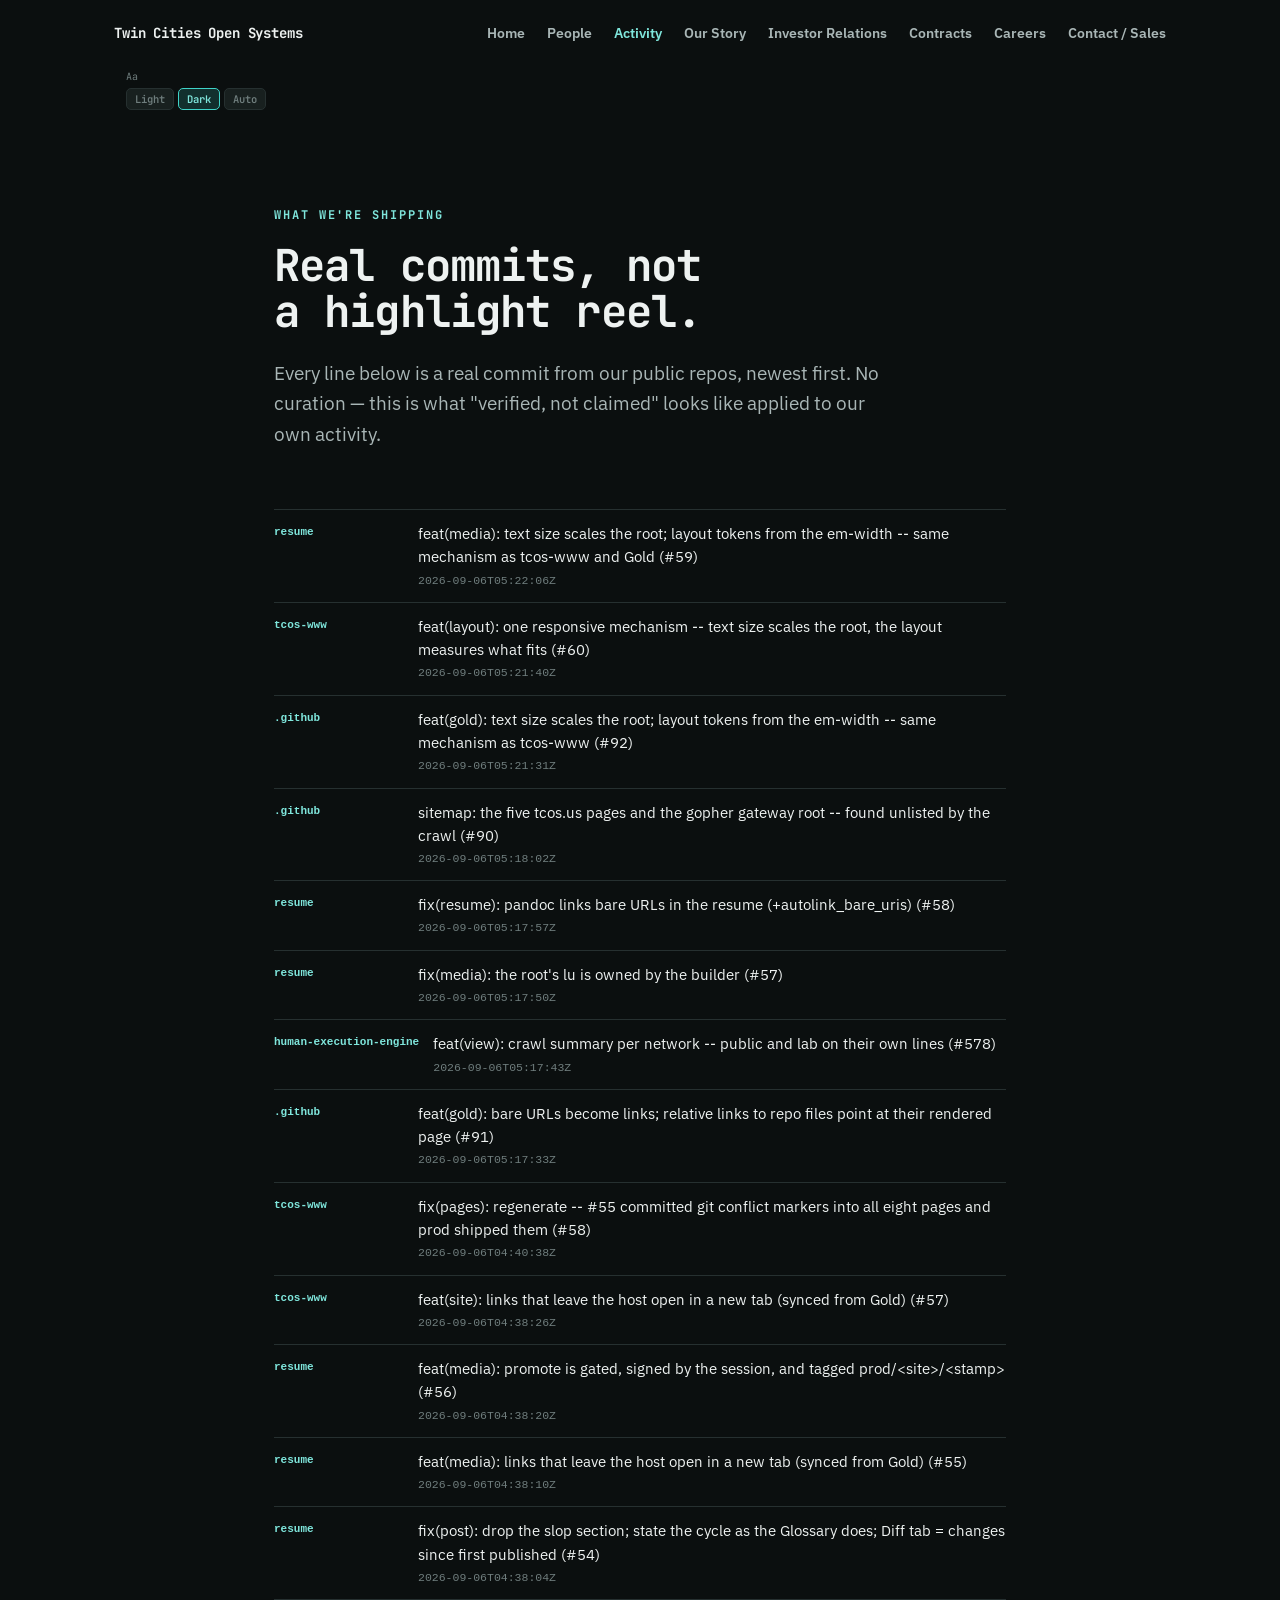
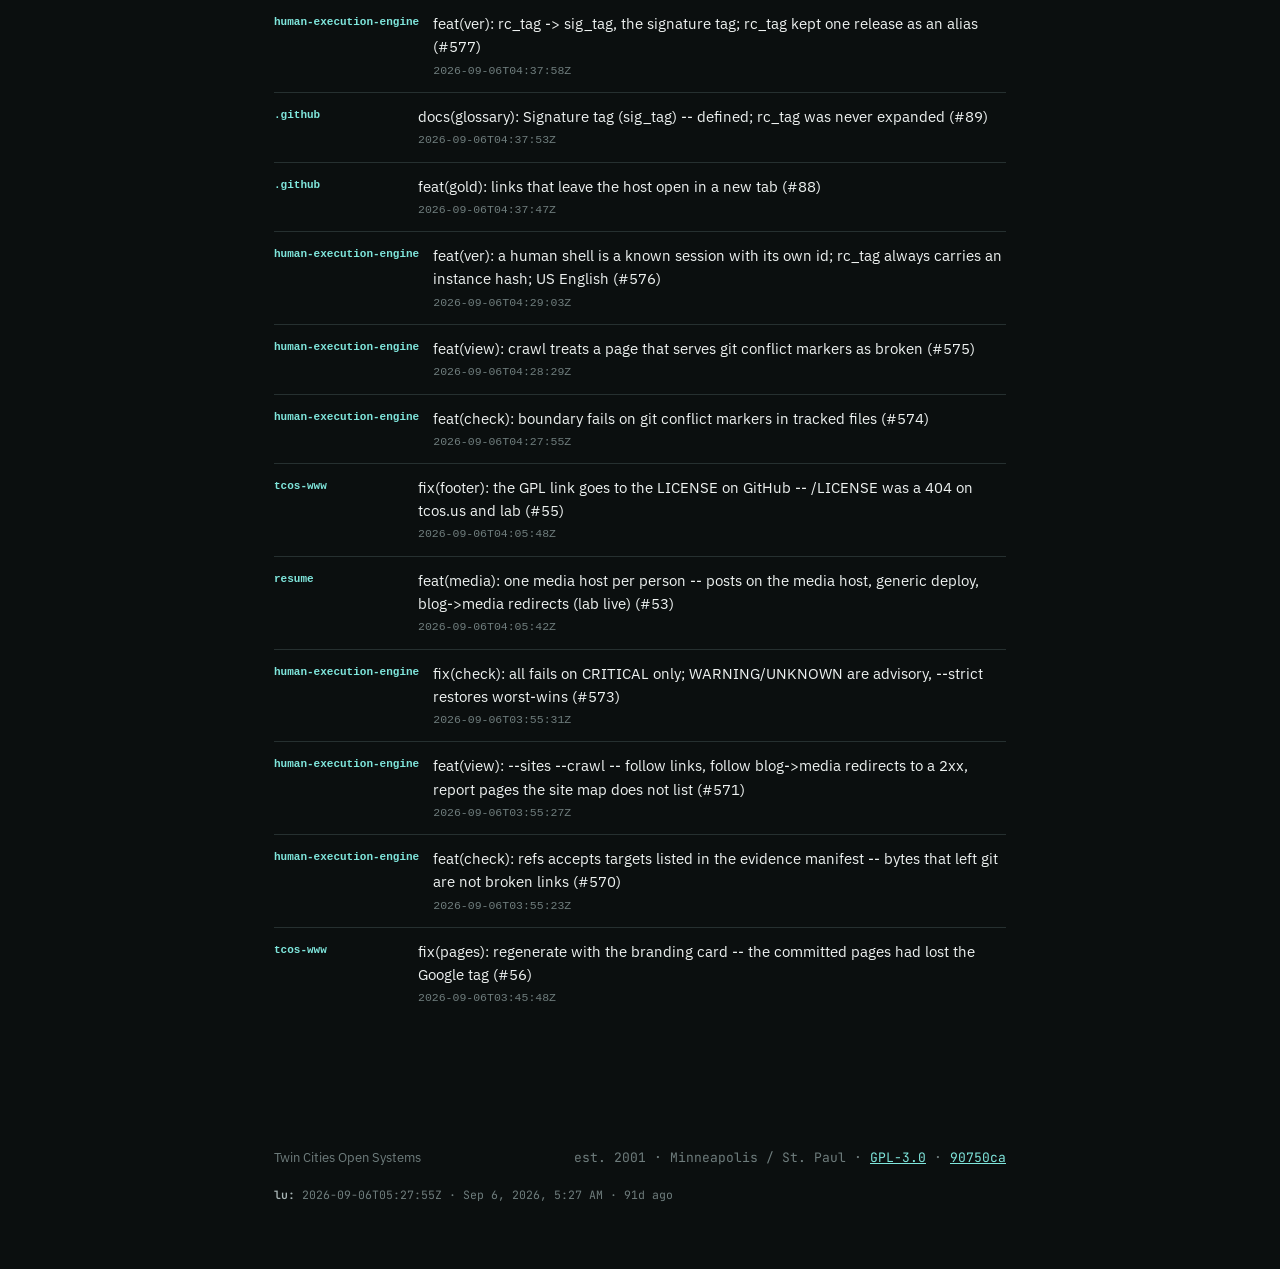
==== commit 13237bb1: "fix(pages): regenerate with the corrected Google-tag guard -- the apex never reported Co-Authored-By" ====
--- a/activity.html
+++ b/activity.html
@@ -8,7 +8,7 @@
   function gtag(){dataLayer.push(arguments);}
   gtag('js', new Date());
   // production only: *.lab.tcos.us, localhost and file:// load this but never report
-  if (/\.tcos\.us$/.test(location.hostname) && !/\.lab\.tcos\.us$/.test(location.hostname)) {
+  if (/(^|\.)tcos\.us$/.test(location.hostname) && !/(^|\.)lab\.tcos\.us$/.test(location.hostname)) {
     gtag('config', 'G-BQK0DFRRZ7');
   }
 </script>
@@ -40,7 +40,7 @@
   })();
 </script>
 <link rel="stylesheet" href="https://fonts.googleapis.com/css2?family=JetBrains+Mono:wght@400;500;700&family=IBM+Plex+Sans:wght@400;500;600&display=swap">
-<link rel="stylesheet" href="css/site.css?v=3e27d59">
+<link rel="stylesheet" href="css/site.css?v=90750ca">
 <style>
   .activity-item { display: flex; gap: 14px; padding: 12px 0; border-bottom: 1px solid var(--line); }
   .activity-item:last-child { border-bottom: none; }
@@ -70,6 +70,27 @@
 
   <section style="padding-top: 0;">
     <div class="activity-item">
+      <div class="activity-repo">resume</div>
+      <div class="activity-body">
+        <div class="activity-msg"><a href="https://github.com/Twin-Cities-Open-Systems/resume/commit/4c84643be6f8306cd4e8ba42c425b196ac049e72">feat(media): text size scales the root; layout tokens from the em-width -- same mechanism as tcos-www and Gold (#59)</a></div>
+        <div class="activity-meta">2026-09-06T05:22:06Z</div>
+      </div>
+    </div>
+    <div class="activity-item">
+      <div class="activity-repo">tcos-www</div>
+      <div class="activity-body">
+        <div class="activity-msg"><a href="https://github.com/Twin-Cities-Open-Systems/tcos-www/commit/90750ca633b7dfd01e3f727cffc19a3ba83db994">feat(layout): one responsive mechanism -- text size scales the root, the layout measures what fits (#60)</a></div>
+        <div class="activity-meta">2026-09-06T05:21:40Z</div>
+      </div>
+    </div>
+    <div class="activity-item">
+      <div class="activity-repo">.github</div>
+      <div class="activity-body">
+        <div class="activity-msg"><a href="https://github.com/Twin-Cities-Open-Systems/.github/commit/f59f319a338128738bde6bd0c6dc246fd4ecb6c7">feat(gold): text size scales the root; layout tokens from the em-width -- same mechanism as tcos-www (#92)</a></div>
+        <div class="activity-meta">2026-09-06T05:21:31Z</div>
+      </div>
+    </div>
+    <div class="activity-item">
       <div class="activity-repo">.github</div>
       <div class="activity-body">
         <div class="activity-msg"><a href="https://github.com/Twin-Cities-Open-Systems/.github/commit/2f9a5c5732cccebeae79f57753a4ec0ad94b3826">sitemap: the five tcos.us pages and the gopher gateway root -- found unlisted by the crawl (#90)</a></div>
@@ -221,38 +242,17 @@
       <div class="activity-body">
         <div class="activity-msg"><a href="https://github.com/Twin-Cities-Open-Systems/tcos-www/commit/0f25dc9c4d65c9c90ccf6afb86a55a0792742a35">fix(pages): regenerate with the branding card -- the committed pages had lost the Google tag (#56)</a></div>
         <div class="activity-meta">2026-09-06T03:45:48Z</div>
-      </div>
-    </div>
-    <div class="activity-item">
-      <div class="activity-repo">.github</div>
-      <div class="activity-body">
-        <div class="activity-msg"><a href="https://github.com/Twin-Cities-Open-Systems/.github/commit/2ddcb1e68cd562a641659b2563b7295b25fde524">feat(ci): content-audit -- tcos-audit&#x27;s scan on every repo, on push via workflow_call and every 6 h org-wide (#86)</a></div>
-        <div class="activity-meta">2026-09-06T03:17:31Z</div>
-      </div>
-    </div>
-    <div class="activity-item">
-      <div class="activity-repo">.github</div>
-      <div class="activity-body">
-        <div class="activity-msg"><a href="https://github.com/Twin-Cities-Open-Systems/.github/commit/c78899672eb129741c5f6301f4310c90fd5dad8c">feat: org-wide LICENSE (GPL-3.0) (#82)</a></div>
-        <div class="activity-meta">2026-09-06T03:17:28Z</div>
-      </div>
-    </div>
-    <div class="activity-item">
-      <div class="activity-repo">resume</div>
-      <div class="activity-body">
-        <div class="activity-msg"><a href="https://github.com/Twin-Cities-Open-Systems/resume/commit/a1d50df661787179e8d4474248598cac492eb262">feat(media): media-item builder -- tux-tattoo&#x27;s design from a kind: Card manifest (#49)</a></div>
-        <div class="activity-meta">2026-09-06T02:27:30Z</div>
       </div>
     </div>
   </section>
 
   <footer>
     <span>Twin Cities Open Systems</span>
-    <span class="mono">est. 2001 · Minneapolis / St. Paul · <a href="https://github.com/Twin-Cities-Open-Systems/tcos-www/blob/main/LICENSE">GPL-3.0</a> · <a href="https://github.com/Twin-Cities-Open-Systems/tcos-www/commit/3e27d591f7f4bd8287d0d700cacca017c8bd5ce6">3e27d59</a></span>
-    <div class="lu-row"><span><b>lu:</b> <time class="lu-iso" datetime="2026-09-06T05:18:24Z">2026-09-06T05:18:24Z</time> · <span class="lu-human"></span> · <span class="lu-delta"></span></span></div>
+    <span class="mono">est. 2001 · Minneapolis / St. Paul · <a href="https://github.com/Twin-Cities-Open-Systems/tcos-www/blob/main/LICENSE">GPL-3.0</a> · <a href="https://github.com/Twin-Cities-Open-Systems/tcos-www/commit/90750ca633b7dfd01e3f727cffc19a3ba83db994">90750ca</a></span>
+    <div class="lu-row"><span><b>lu:</b> <time class="lu-iso" datetime="2026-09-06T05:27:55Z">2026-09-06T05:27:55Z</time> · <span class="lu-human"></span> · <span class="lu-delta"></span></span></div>
   </footer>
 </div>
-<script src="js/site.js?v=3e27d59"></script>
+<script src="js/site.js?v=90750ca"></script>
 <script>
   var TH_KEY = "tcos-theme";
   (function () {
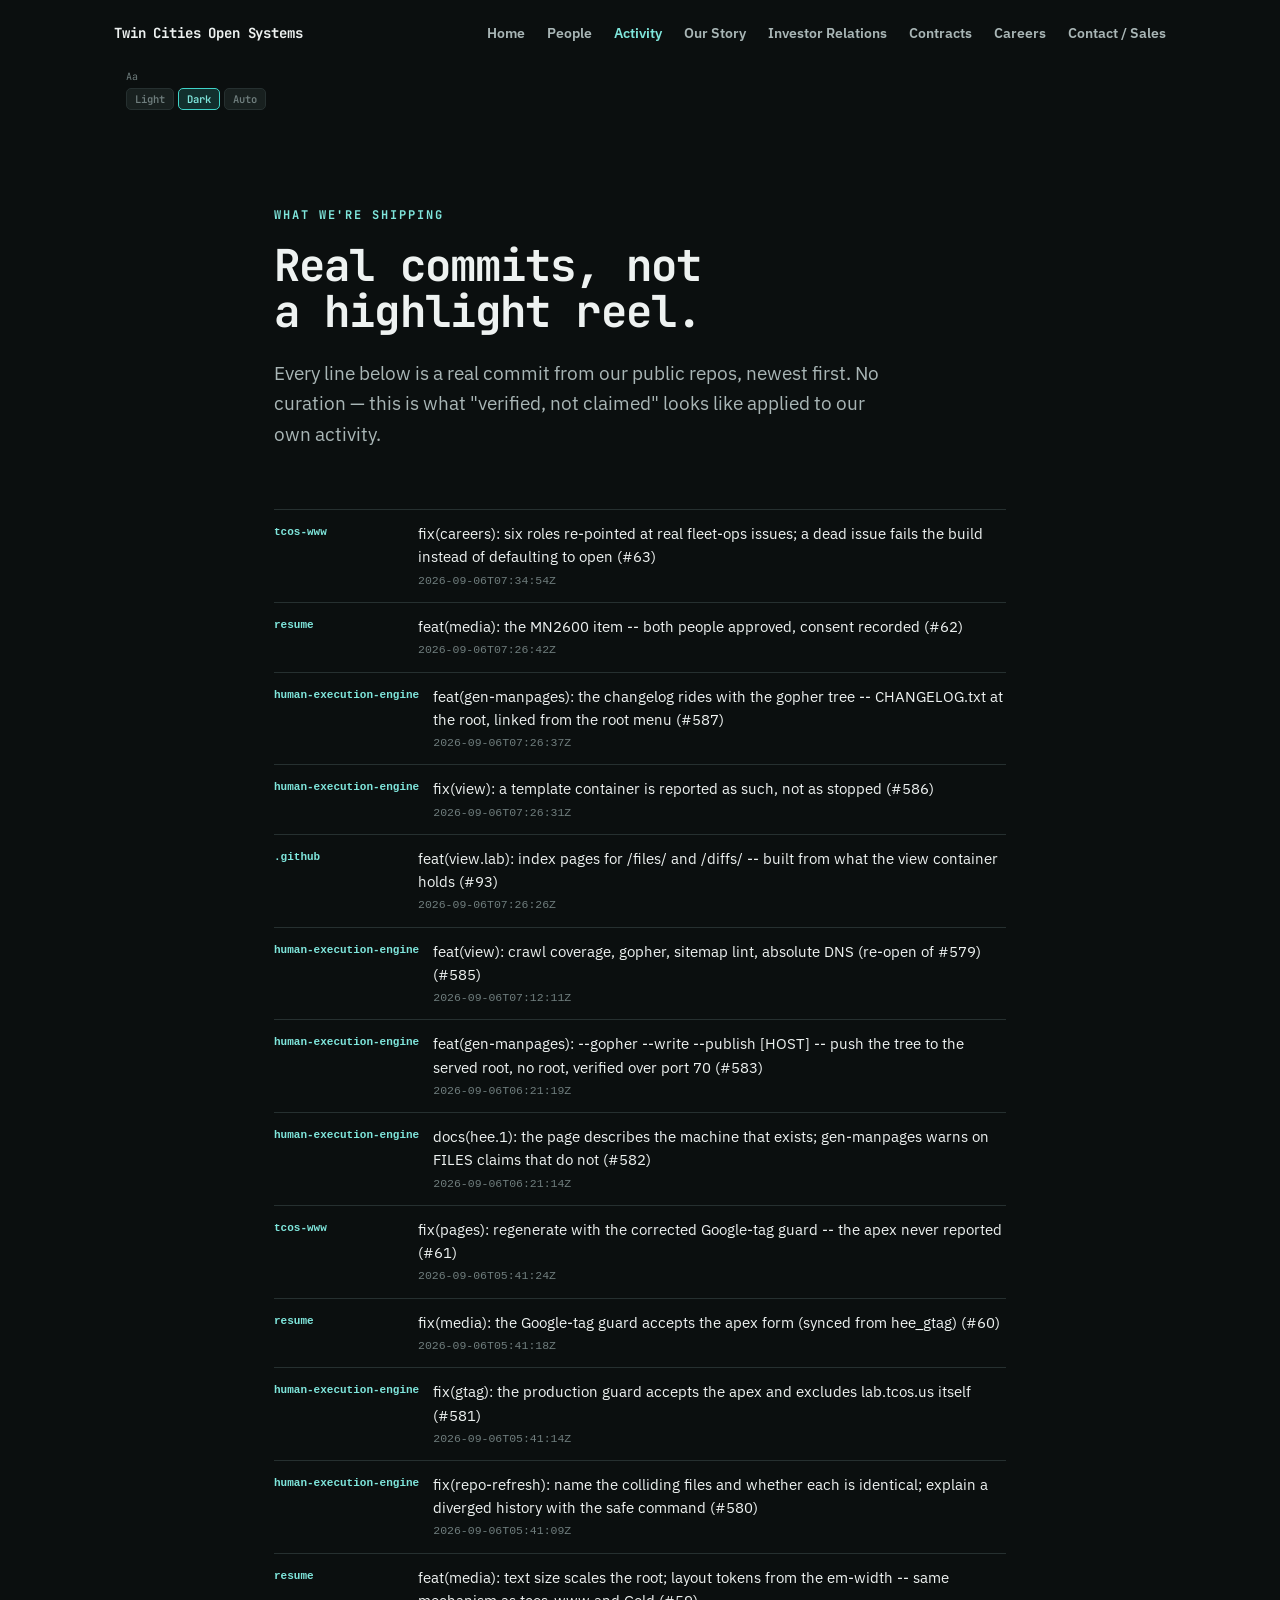
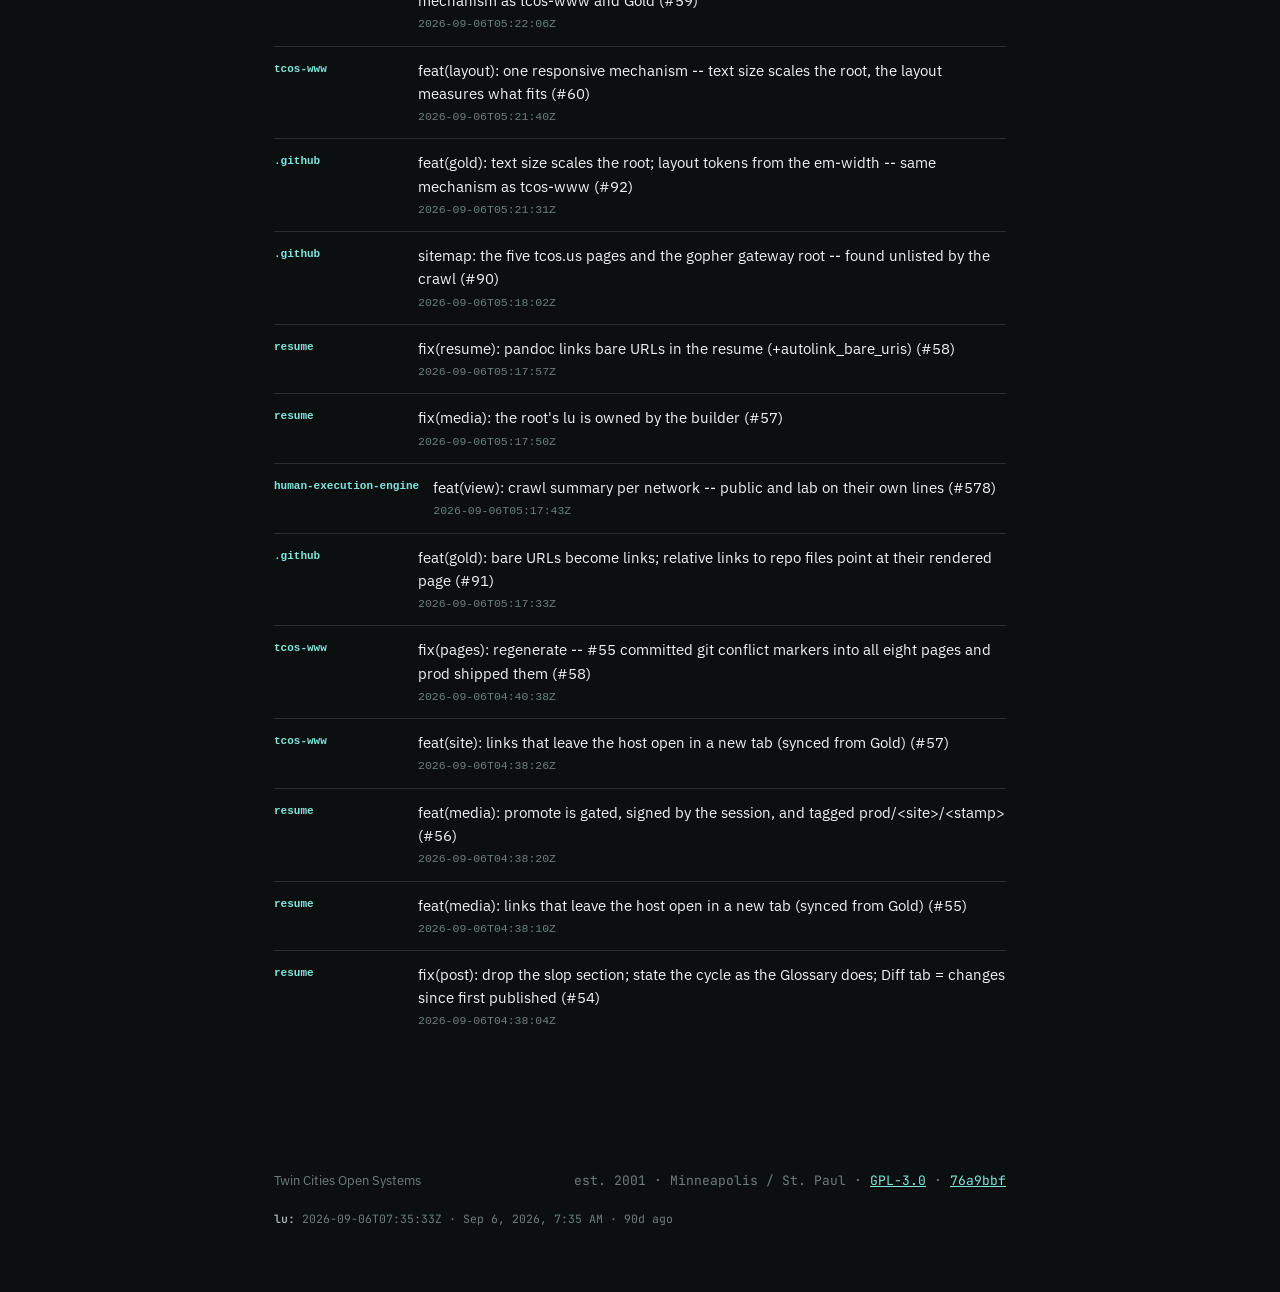
==== commit a53be34c: "chore(pages): regenerate" ====
--- a/activity.html
+++ b/activity.html
@@ -40,7 +40,7 @@
   })();
 </script>
 <link rel="stylesheet" href="https://fonts.googleapis.com/css2?family=JetBrains+Mono:wght@400;500;700&family=IBM+Plex+Sans:wght@400;500;600&display=swap">
-<link rel="stylesheet" href="css/site.css?v=90750ca">
+<link rel="stylesheet" href="css/site.css?v=76a9bbf">
 <style>
   .activity-item { display: flex; gap: 14px; padding: 12px 0; border-bottom: 1px solid var(--line); }
   .activity-item:last-child { border-bottom: none; }
@@ -70,6 +70,90 @@
 
   <section style="padding-top: 0;">
     <div class="activity-item">
+      <div class="activity-repo">tcos-www</div>
+      <div class="activity-body">
+        <div class="activity-msg"><a href="https://github.com/Twin-Cities-Open-Systems/tcos-www/commit/96399728ece933800463e8ea279979b45bd64ab8">fix(careers): six roles re-pointed at real fleet-ops issues; a dead issue fails the build instead of defaulting to open (#63)</a></div>
+        <div class="activity-meta">2026-09-06T07:34:54Z</div>
+      </div>
+    </div>
+    <div class="activity-item">
+      <div class="activity-repo">resume</div>
+      <div class="activity-body">
+        <div class="activity-msg"><a href="https://github.com/Twin-Cities-Open-Systems/resume/commit/5bf76554f1225a5b3fc9fb2bd94036e50a1ee3a3">feat(media): the MN2600 item -- both people approved, consent recorded (#62)</a></div>
+        <div class="activity-meta">2026-09-06T07:26:42Z</div>
+      </div>
+    </div>
+    <div class="activity-item">
+      <div class="activity-repo">human-execution-engine</div>
+      <div class="activity-body">
+        <div class="activity-msg"><a href="https://github.com/Twin-Cities-Open-Systems/human-execution-engine/commit/cf066276ea74c175e462b45fe787a74c6e12c61a">feat(gen-manpages): the changelog rides with the gopher tree -- CHANGELOG.txt at the root, linked from the root menu (#587)</a></div>
+        <div class="activity-meta">2026-09-06T07:26:37Z</div>
+      </div>
+    </div>
+    <div class="activity-item">
+      <div class="activity-repo">human-execution-engine</div>
+      <div class="activity-body">
+        <div class="activity-msg"><a href="https://github.com/Twin-Cities-Open-Systems/human-execution-engine/commit/ad18d1cb4961142485b968b0afd9960731635f94">fix(view): a template container is reported as such, not as stopped (#586)</a></div>
+        <div class="activity-meta">2026-09-06T07:26:31Z</div>
+      </div>
+    </div>
+    <div class="activity-item">
+      <div class="activity-repo">.github</div>
+      <div class="activity-body">
+        <div class="activity-msg"><a href="https://github.com/Twin-Cities-Open-Systems/.github/commit/cc518abfe8324eeba39e5b5fcf132f9f505596fe">feat(view.lab): index pages for /files/ and /diffs/ -- built from what the view container holds (#93)</a></div>
+        <div class="activity-meta">2026-09-06T07:26:26Z</div>
+      </div>
+    </div>
+    <div class="activity-item">
+      <div class="activity-repo">human-execution-engine</div>
+      <div class="activity-body">
+        <div class="activity-msg"><a href="https://github.com/Twin-Cities-Open-Systems/human-execution-engine/commit/204d94e6703a475573aeb2d08681e85e5aa8f0af">feat(view): crawl coverage, gopher, sitemap lint, absolute DNS (re-open of #579) (#585)</a></div>
+        <div class="activity-meta">2026-09-06T07:12:11Z</div>
+      </div>
+    </div>
+    <div class="activity-item">
+      <div class="activity-repo">human-execution-engine</div>
+      <div class="activity-body">
+        <div class="activity-msg"><a href="https://github.com/Twin-Cities-Open-Systems/human-execution-engine/commit/abba08d5ca59bc49697c7a9612e8c600ebff7b2f">feat(gen-manpages): --gopher --write --publish [HOST] -- push the tree to the served root, no root, verified over port 70 (#583)</a></div>
+        <div class="activity-meta">2026-09-06T06:21:19Z</div>
+      </div>
+    </div>
+    <div class="activity-item">
+      <div class="activity-repo">human-execution-engine</div>
+      <div class="activity-body">
+        <div class="activity-msg"><a href="https://github.com/Twin-Cities-Open-Systems/human-execution-engine/commit/a7aefb8a5423342eaf6401187ac8756b3de25bd7">docs(hee.1): the page describes the machine that exists; gen-manpages warns on FILES claims that do not (#582)</a></div>
+        <div class="activity-meta">2026-09-06T06:21:14Z</div>
+      </div>
+    </div>
+    <div class="activity-item">
+      <div class="activity-repo">tcos-www</div>
+      <div class="activity-body">
+        <div class="activity-msg"><a href="https://github.com/Twin-Cities-Open-Systems/tcos-www/commit/76a9bbf2da34f8b4a21d2ad82c1a7c49912e8346">fix(pages): regenerate with the corrected Google-tag guard -- the apex never reported (#61)</a></div>
+        <div class="activity-meta">2026-09-06T05:41:24Z</div>
+      </div>
+    </div>
+    <div class="activity-item">
+      <div class="activity-repo">resume</div>
+      <div class="activity-body">
+        <div class="activity-msg"><a href="https://github.com/Twin-Cities-Open-Systems/resume/commit/c4e752cfe1df7f5703d3db7742dbb3e831842805">fix(media): the Google-tag guard accepts the apex form (synced from hee_gtag) (#60)</a></div>
+        <div class="activity-meta">2026-09-06T05:41:18Z</div>
+      </div>
+    </div>
+    <div class="activity-item">
+      <div class="activity-repo">human-execution-engine</div>
+      <div class="activity-body">
+        <div class="activity-msg"><a href="https://github.com/Twin-Cities-Open-Systems/human-execution-engine/commit/c3fef3f0ad89067ed180f7e49c212d55b3854609">fix(gtag): the production guard accepts the apex and excludes lab.tcos.us itself (#581)</a></div>
+        <div class="activity-meta">2026-09-06T05:41:14Z</div>
+      </div>
+    </div>
+    <div class="activity-item">
+      <div class="activity-repo">human-execution-engine</div>
+      <div class="activity-body">
+        <div class="activity-msg"><a href="https://github.com/Twin-Cities-Open-Systems/human-execution-engine/commit/1ad9fd232d849688b541e56201bda7ad9de3e203">fix(repo-refresh): name the colliding files and whether each is identical; explain a diverged history with the safe command (#580)</a></div>
+        <div class="activity-meta">2026-09-06T05:41:09Z</div>
+      </div>
+    </div>
+    <div class="activity-item">
       <div class="activity-repo">resume</div>
       <div class="activity-body">
         <div class="activity-msg"><a href="https://github.com/Twin-Cities-Open-Systems/resume/commit/4c84643be6f8306cd4e8ba42c425b196ac049e72">feat(media): text size scales the root; layout tokens from the em-width -- same mechanism as tcos-www and Gold (#59)</a></div>
@@ -158,101 +242,17 @@
       <div class="activity-body">
         <div class="activity-msg"><a href="https://github.com/Twin-Cities-Open-Systems/resume/commit/ecfc81c5e1f57808a5684dd8c8daf44ed2ad9c50">fix(post): drop the slop section; state the cycle as the Glossary does; Diff tab = changes since first published (#54)</a></div>
         <div class="activity-meta">2026-09-06T04:38:04Z</div>
-      </div>
-    </div>
-    <div class="activity-item">
-      <div class="activity-repo">human-execution-engine</div>
-      <div class="activity-body">
-        <div class="activity-msg"><a href="https://github.com/Twin-Cities-Open-Systems/human-execution-engine/commit/155e15796d08e9d3d4b5e9d501e332872869710d">feat(ver): rc_tag -&gt; sig_tag, the signature tag; rc_tag kept one release as an alias (#577)</a></div>
-        <div class="activity-meta">2026-09-06T04:37:58Z</div>
-      </div>
-    </div>
-    <div class="activity-item">
-      <div class="activity-repo">.github</div>
-      <div class="activity-body">
-        <div class="activity-msg"><a href="https://github.com/Twin-Cities-Open-Systems/.github/commit/4d39041bb86c98172c67a045923875fda4ff9035">docs(glossary): Signature tag (sig_tag) -- defined; rc_tag was never expanded (#89)</a></div>
-        <div class="activity-meta">2026-09-06T04:37:53Z</div>
-      </div>
-    </div>
-    <div class="activity-item">
-      <div class="activity-repo">.github</div>
-      <div class="activity-body">
-        <div class="activity-msg"><a href="https://github.com/Twin-Cities-Open-Systems/.github/commit/1f80fc9f5a24ee163a96130132b0e83f8ed76d0a">feat(gold): links that leave the host open in a new tab (#88)</a></div>
-        <div class="activity-meta">2026-09-06T04:37:47Z</div>
-      </div>
-    </div>
-    <div class="activity-item">
-      <div class="activity-repo">human-execution-engine</div>
-      <div class="activity-body">
-        <div class="activity-msg"><a href="https://github.com/Twin-Cities-Open-Systems/human-execution-engine/commit/3f187274be2ab40ae69317250461d53e8a5d79b1">feat(ver): a human shell is a known session with its own id; rc_tag always carries an instance hash; US English (#576)</a></div>
-        <div class="activity-meta">2026-09-06T04:29:03Z</div>
-      </div>
-    </div>
-    <div class="activity-item">
-      <div class="activity-repo">human-execution-engine</div>
-      <div class="activity-body">
-        <div class="activity-msg"><a href="https://github.com/Twin-Cities-Open-Systems/human-execution-engine/commit/c216c098cd389ac5642fdd487ccfd83623e09db1">feat(view): crawl treats a page that serves git conflict markers as broken (#575)</a></div>
-        <div class="activity-meta">2026-09-06T04:28:29Z</div>
-      </div>
-    </div>
-    <div class="activity-item">
-      <div class="activity-repo">human-execution-engine</div>
-      <div class="activity-body">
-        <div class="activity-msg"><a href="https://github.com/Twin-Cities-Open-Systems/human-execution-engine/commit/f1237e09cbae6f6d67d7b30fd03be532b1a9438c">feat(check): boundary fails on git conflict markers in tracked files (#574)</a></div>
-        <div class="activity-meta">2026-09-06T04:27:55Z</div>
-      </div>
-    </div>
-    <div class="activity-item">
-      <div class="activity-repo">tcos-www</div>
-      <div class="activity-body">
-        <div class="activity-msg"><a href="https://github.com/Twin-Cities-Open-Systems/tcos-www/commit/85d5eb575cf9ef6f5a39d1736737707228c331c9">fix(footer): the GPL link goes to the LICENSE on GitHub -- /LICENSE was a 404 on tcos.us and lab (#55)</a></div>
-        <div class="activity-meta">2026-09-06T04:05:48Z</div>
-      </div>
-    </div>
-    <div class="activity-item">
-      <div class="activity-repo">resume</div>
-      <div class="activity-body">
-        <div class="activity-msg"><a href="https://github.com/Twin-Cities-Open-Systems/resume/commit/81d694c6a4165e8a837131553271b9973b4af660">feat(media): one media host per person -- posts on the media host, generic deploy, blog-&gt;media redirects (lab live) (#53)</a></div>
-        <div class="activity-meta">2026-09-06T04:05:42Z</div>
-      </div>
-    </div>
-    <div class="activity-item">
-      <div class="activity-repo">human-execution-engine</div>
-      <div class="activity-body">
-        <div class="activity-msg"><a href="https://github.com/Twin-Cities-Open-Systems/human-execution-engine/commit/c324294bf8d8816a88be8555583c9ae362a0f75c">fix(check): all fails on CRITICAL only; WARNING/UNKNOWN are advisory, --strict restores worst-wins (#573)</a></div>
-        <div class="activity-meta">2026-09-06T03:55:31Z</div>
-      </div>
-    </div>
-    <div class="activity-item">
-      <div class="activity-repo">human-execution-engine</div>
-      <div class="activity-body">
-        <div class="activity-msg"><a href="https://github.com/Twin-Cities-Open-Systems/human-execution-engine/commit/c054f7feed8bc0772a469959003789543cef7e2b">feat(view): --sites --crawl -- follow links, follow blog-&gt;media redirects to a 2xx, report pages the site map does not list (#571)</a></div>
-        <div class="activity-meta">2026-09-06T03:55:27Z</div>
-      </div>
-    </div>
-    <div class="activity-item">
-      <div class="activity-repo">human-execution-engine</div>
-      <div class="activity-body">
-        <div class="activity-msg"><a href="https://github.com/Twin-Cities-Open-Systems/human-execution-engine/commit/d2492245fc1f2f85654d3eb78c75707f816b9518">feat(check): refs accepts targets listed in the evidence manifest -- bytes that left git are not broken links (#570)</a></div>
-        <div class="activity-meta">2026-09-06T03:55:23Z</div>
-      </div>
-    </div>
-    <div class="activity-item">
-      <div class="activity-repo">tcos-www</div>
-      <div class="activity-body">
-        <div class="activity-msg"><a href="https://github.com/Twin-Cities-Open-Systems/tcos-www/commit/0f25dc9c4d65c9c90ccf6afb86a55a0792742a35">fix(pages): regenerate with the branding card -- the committed pages had lost the Google tag (#56)</a></div>
-        <div class="activity-meta">2026-09-06T03:45:48Z</div>
       </div>
     </div>
   </section>
 
   <footer>
     <span>Twin Cities Open Systems</span>
-    <span class="mono">est. 2001 · Minneapolis / St. Paul · <a href="https://github.com/Twin-Cities-Open-Systems/tcos-www/blob/main/LICENSE">GPL-3.0</a> · <a href="https://github.com/Twin-Cities-Open-Systems/tcos-www/commit/90750ca633b7dfd01e3f727cffc19a3ba83db994">90750ca</a></span>
-    <div class="lu-row"><span><b>lu:</b> <time class="lu-iso" datetime="2026-09-06T05:27:55Z">2026-09-06T05:27:55Z</time> · <span class="lu-human"></span> · <span class="lu-delta"></span></span></div>
+    <span class="mono">est. 2001 · Minneapolis / St. Paul · <a href="https://github.com/Twin-Cities-Open-Systems/tcos-www/blob/main/LICENSE">GPL-3.0</a> · <a href="https://github.com/Twin-Cities-Open-Systems/tcos-www/commit/76a9bbf2da34f8b4a21d2ad82c1a7c49912e8346">76a9bbf</a></span>
+    <div class="lu-row"><span><b>lu:</b> <time class="lu-iso" datetime="2026-09-06T07:35:33Z">2026-09-06T07:35:33Z</time> · <span class="lu-human"></span> · <span class="lu-delta"></span></span></div>
   </footer>
 </div>
-<script src="js/site.js?v=90750ca"></script>
+<script src="js/site.js?v=76a9bbf"></script>
 <script>
   var TH_KEY = "tcos-theme";
   (function () {
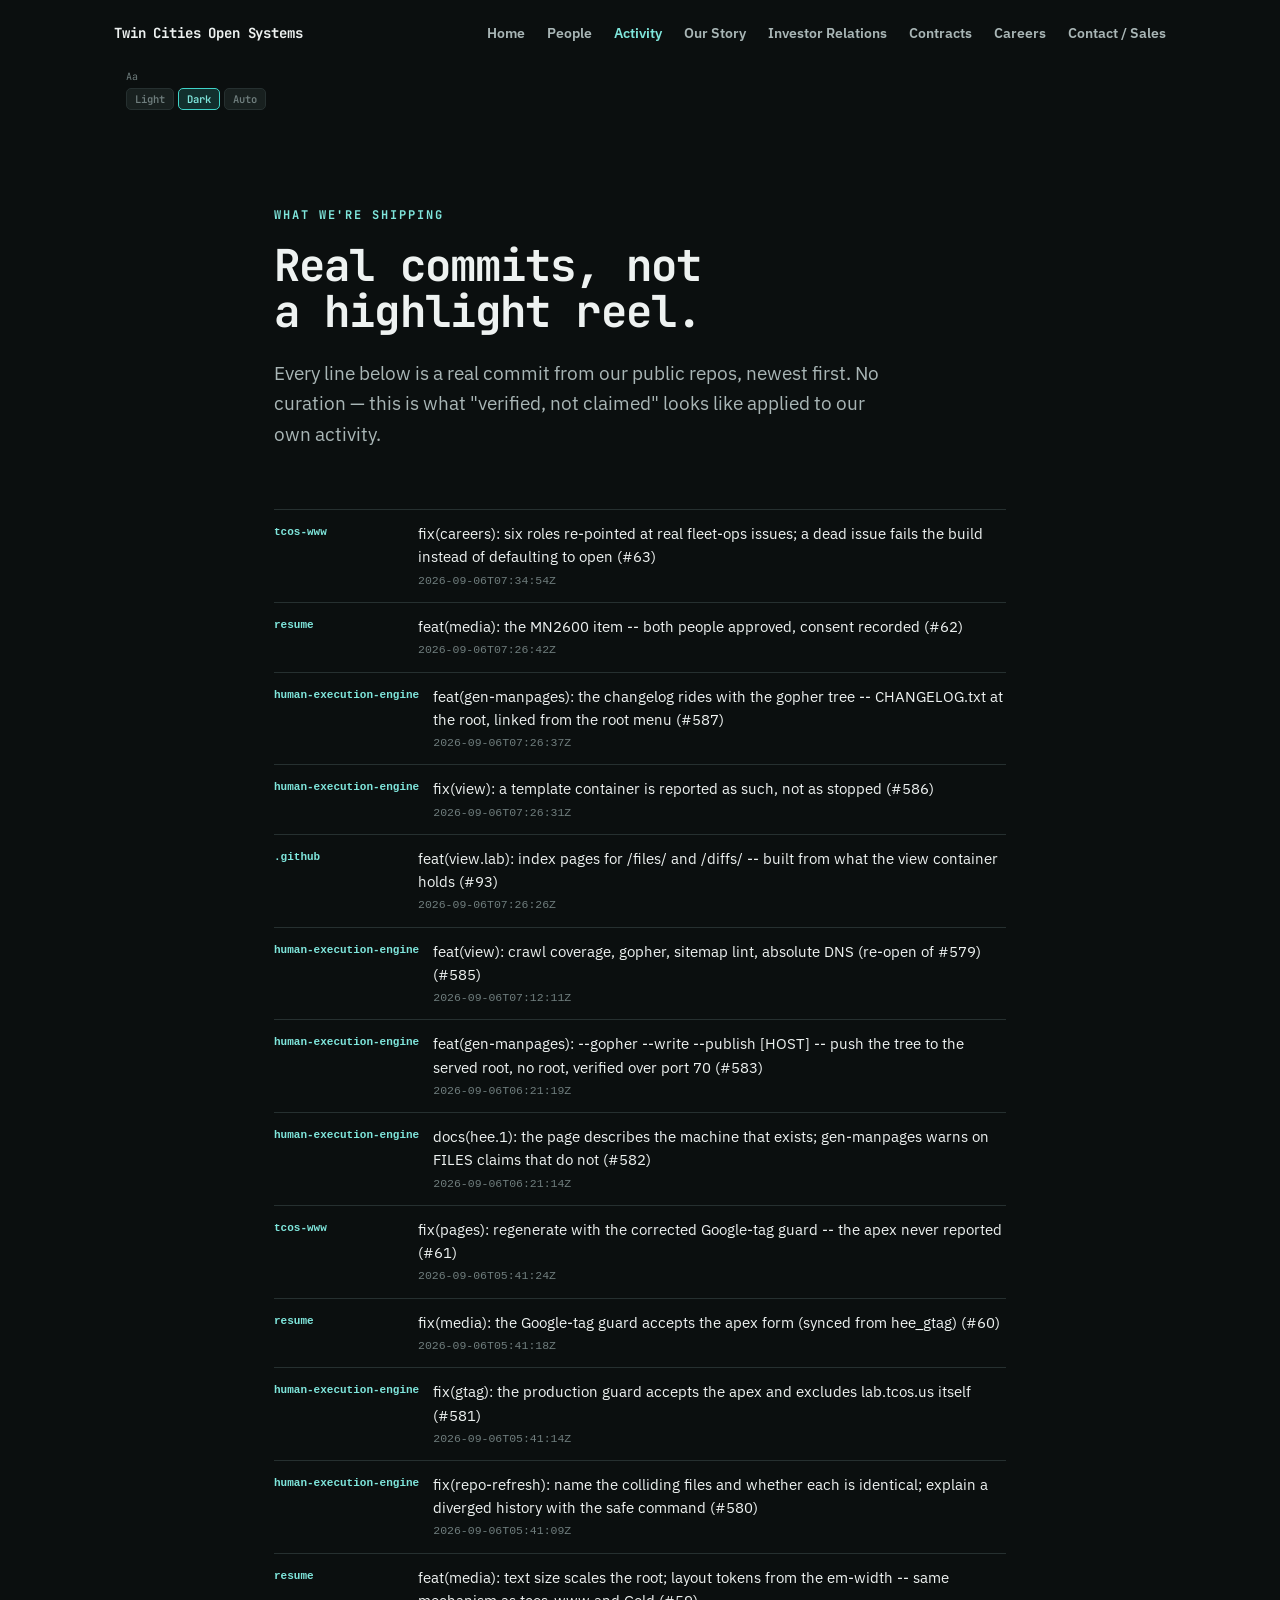
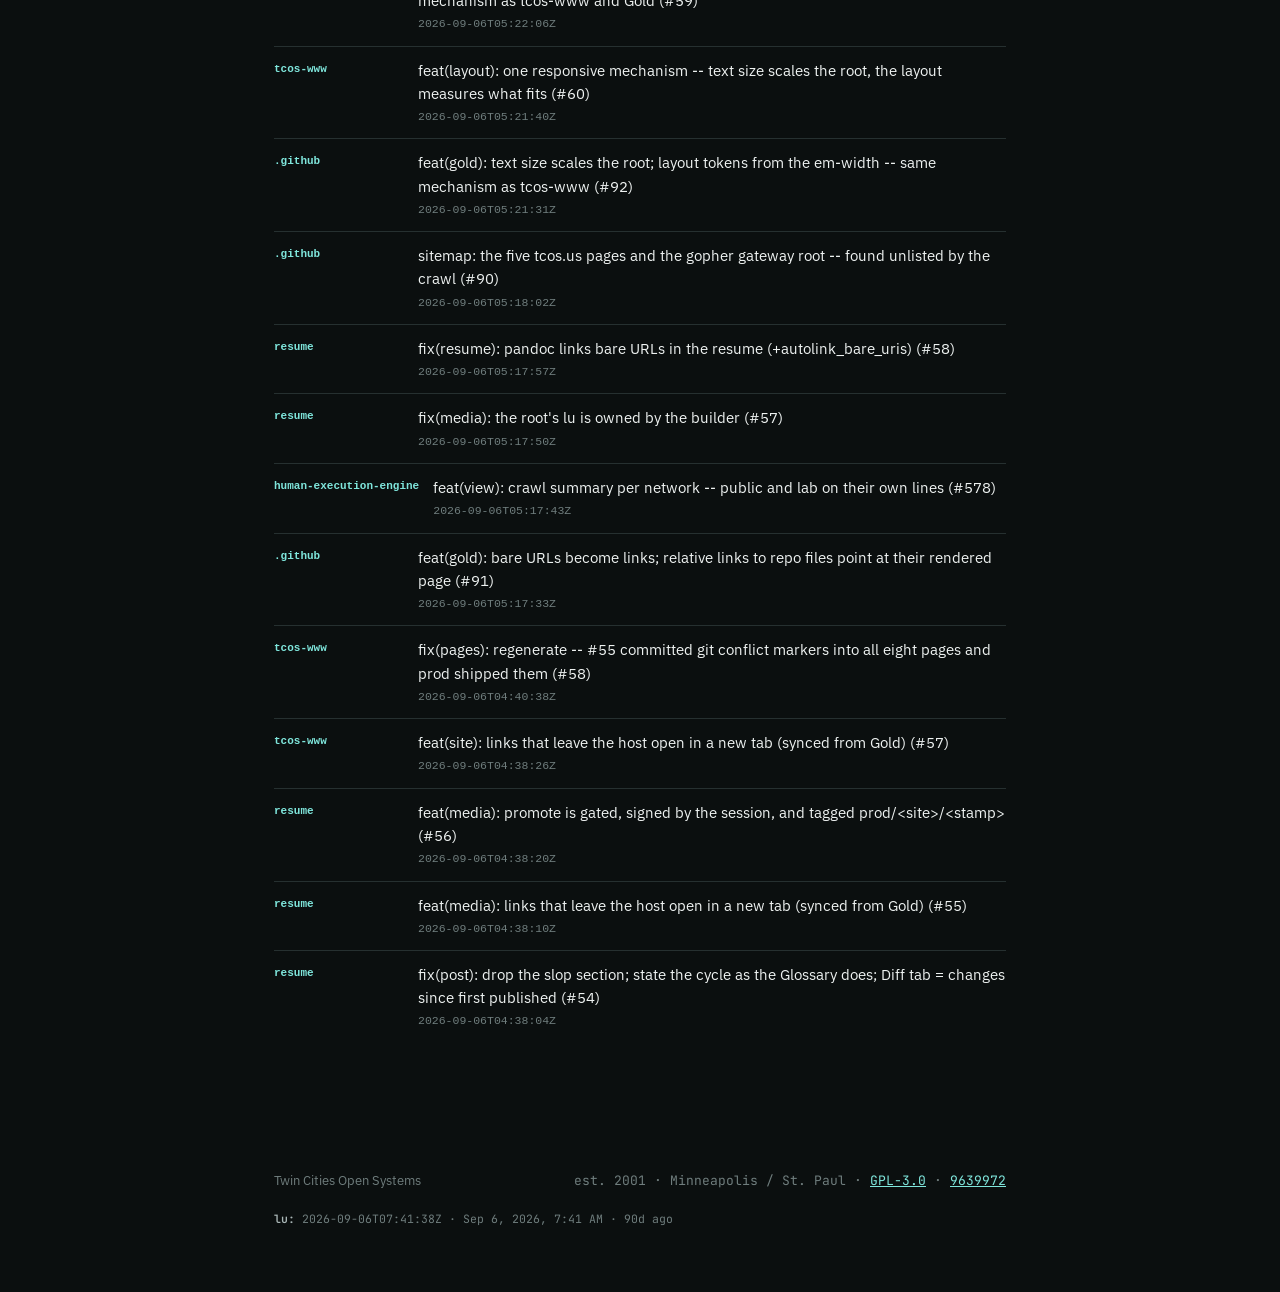
==== commit ac176192: "chore(pages): regenerate for the 2026-09-06 promote" ====
--- a/activity.html
+++ b/activity.html
@@ -40,7 +40,7 @@
   })();
 </script>
 <link rel="stylesheet" href="https://fonts.googleapis.com/css2?family=JetBrains+Mono:wght@400;500;700&family=IBM+Plex+Sans:wght@400;500;600&display=swap">
-<link rel="stylesheet" href="css/site.css?v=76a9bbf">
+<link rel="stylesheet" href="css/site.css?v=9639972">
 <style>
   .activity-item { display: flex; gap: 14px; padding: 12px 0; border-bottom: 1px solid var(--line); }
   .activity-item:last-child { border-bottom: none; }
@@ -248,11 +248,11 @@
 
   <footer>
     <span>Twin Cities Open Systems</span>
-    <span class="mono">est. 2001 · Minneapolis / St. Paul · <a href="https://github.com/Twin-Cities-Open-Systems/tcos-www/blob/main/LICENSE">GPL-3.0</a> · <a href="https://github.com/Twin-Cities-Open-Systems/tcos-www/commit/76a9bbf2da34f8b4a21d2ad82c1a7c49912e8346">76a9bbf</a></span>
-    <div class="lu-row"><span><b>lu:</b> <time class="lu-iso" datetime="2026-09-06T07:35:33Z">2026-09-06T07:35:33Z</time> · <span class="lu-human"></span> · <span class="lu-delta"></span></span></div>
+    <span class="mono">est. 2001 · Minneapolis / St. Paul · <a href="https://github.com/Twin-Cities-Open-Systems/tcos-www/blob/main/LICENSE">GPL-3.0</a> · <a href="https://github.com/Twin-Cities-Open-Systems/tcos-www/commit/96399728ece933800463e8ea279979b45bd64ab8">9639972</a></span>
+    <div class="lu-row"><span><b>lu:</b> <time class="lu-iso" datetime="2026-09-06T07:41:38Z">2026-09-06T07:41:38Z</time> · <span class="lu-human"></span> · <span class="lu-delta"></span></span></div>
   </footer>
 </div>
-<script src="js/site.js?v=76a9bbf"></script>
+<script src="js/site.js?v=9639972"></script>
 <script>
   var TH_KEY = "tcos-theme";
   (function () {
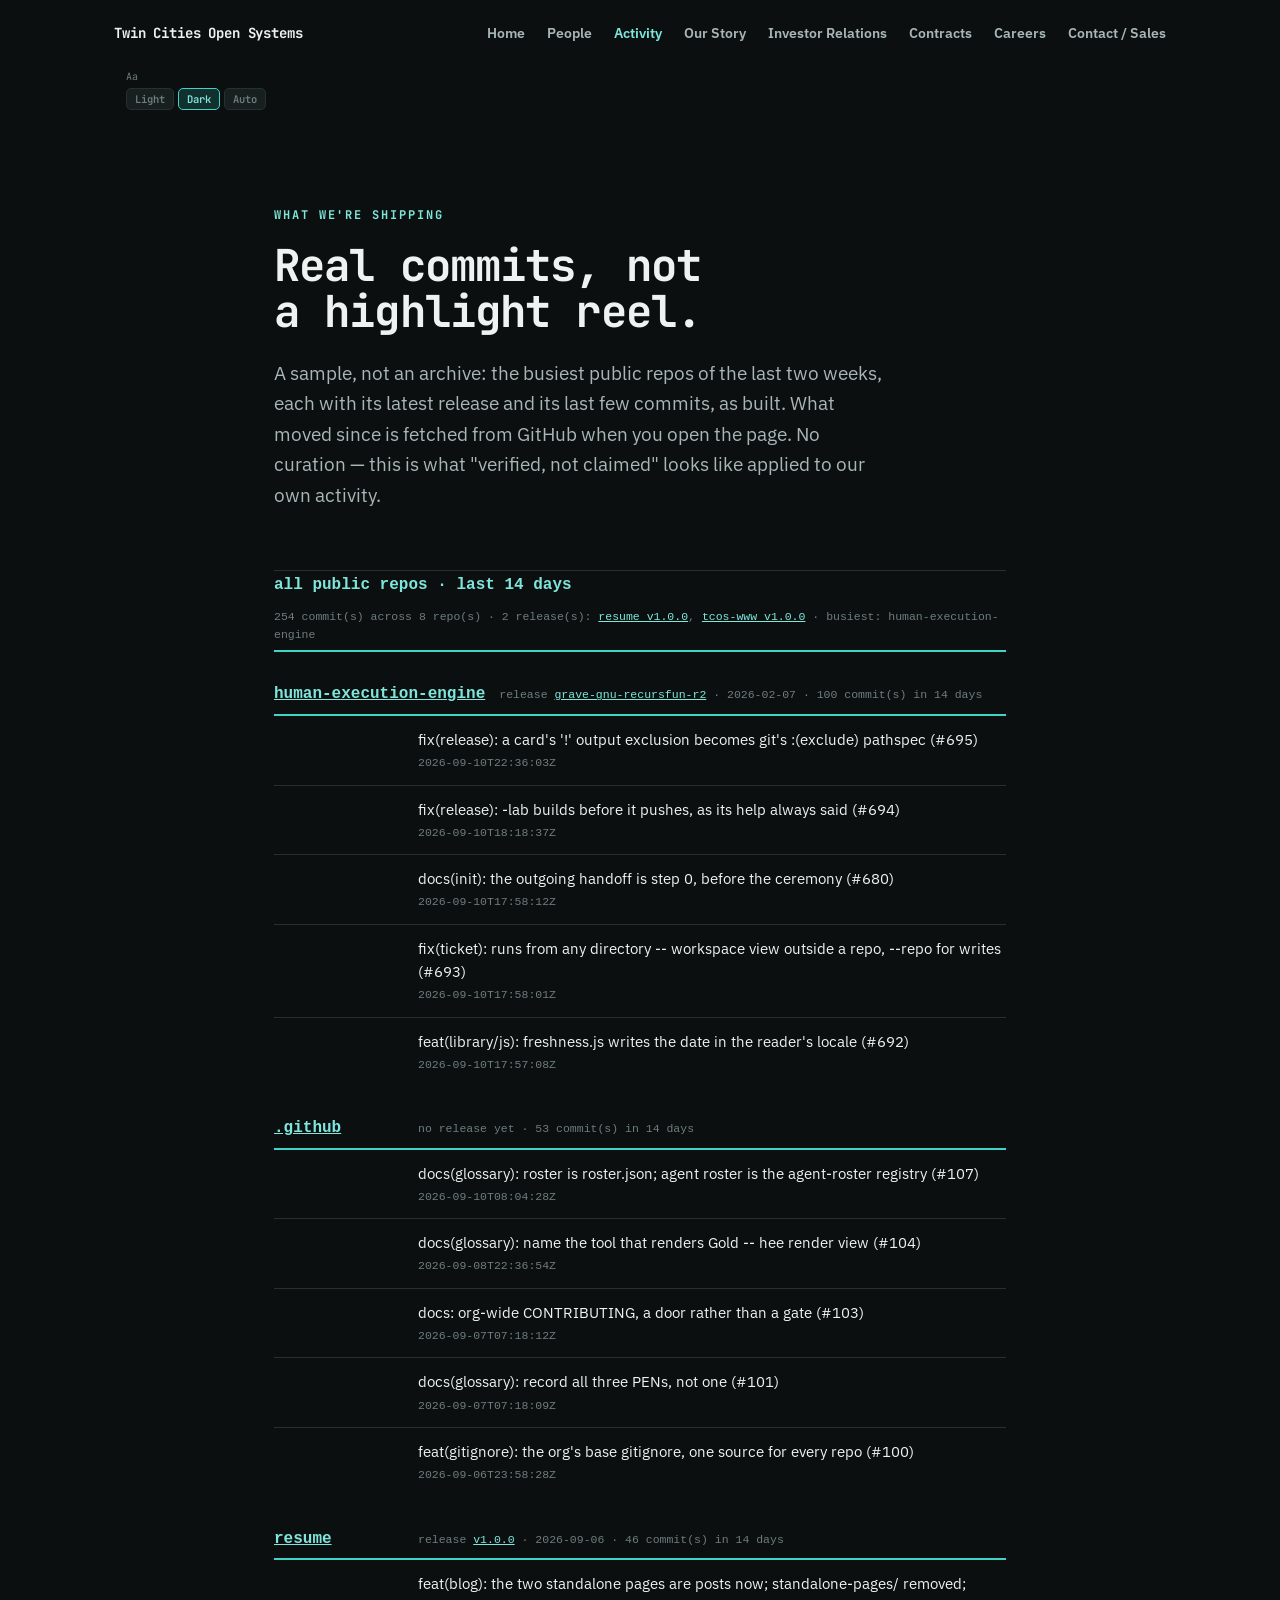
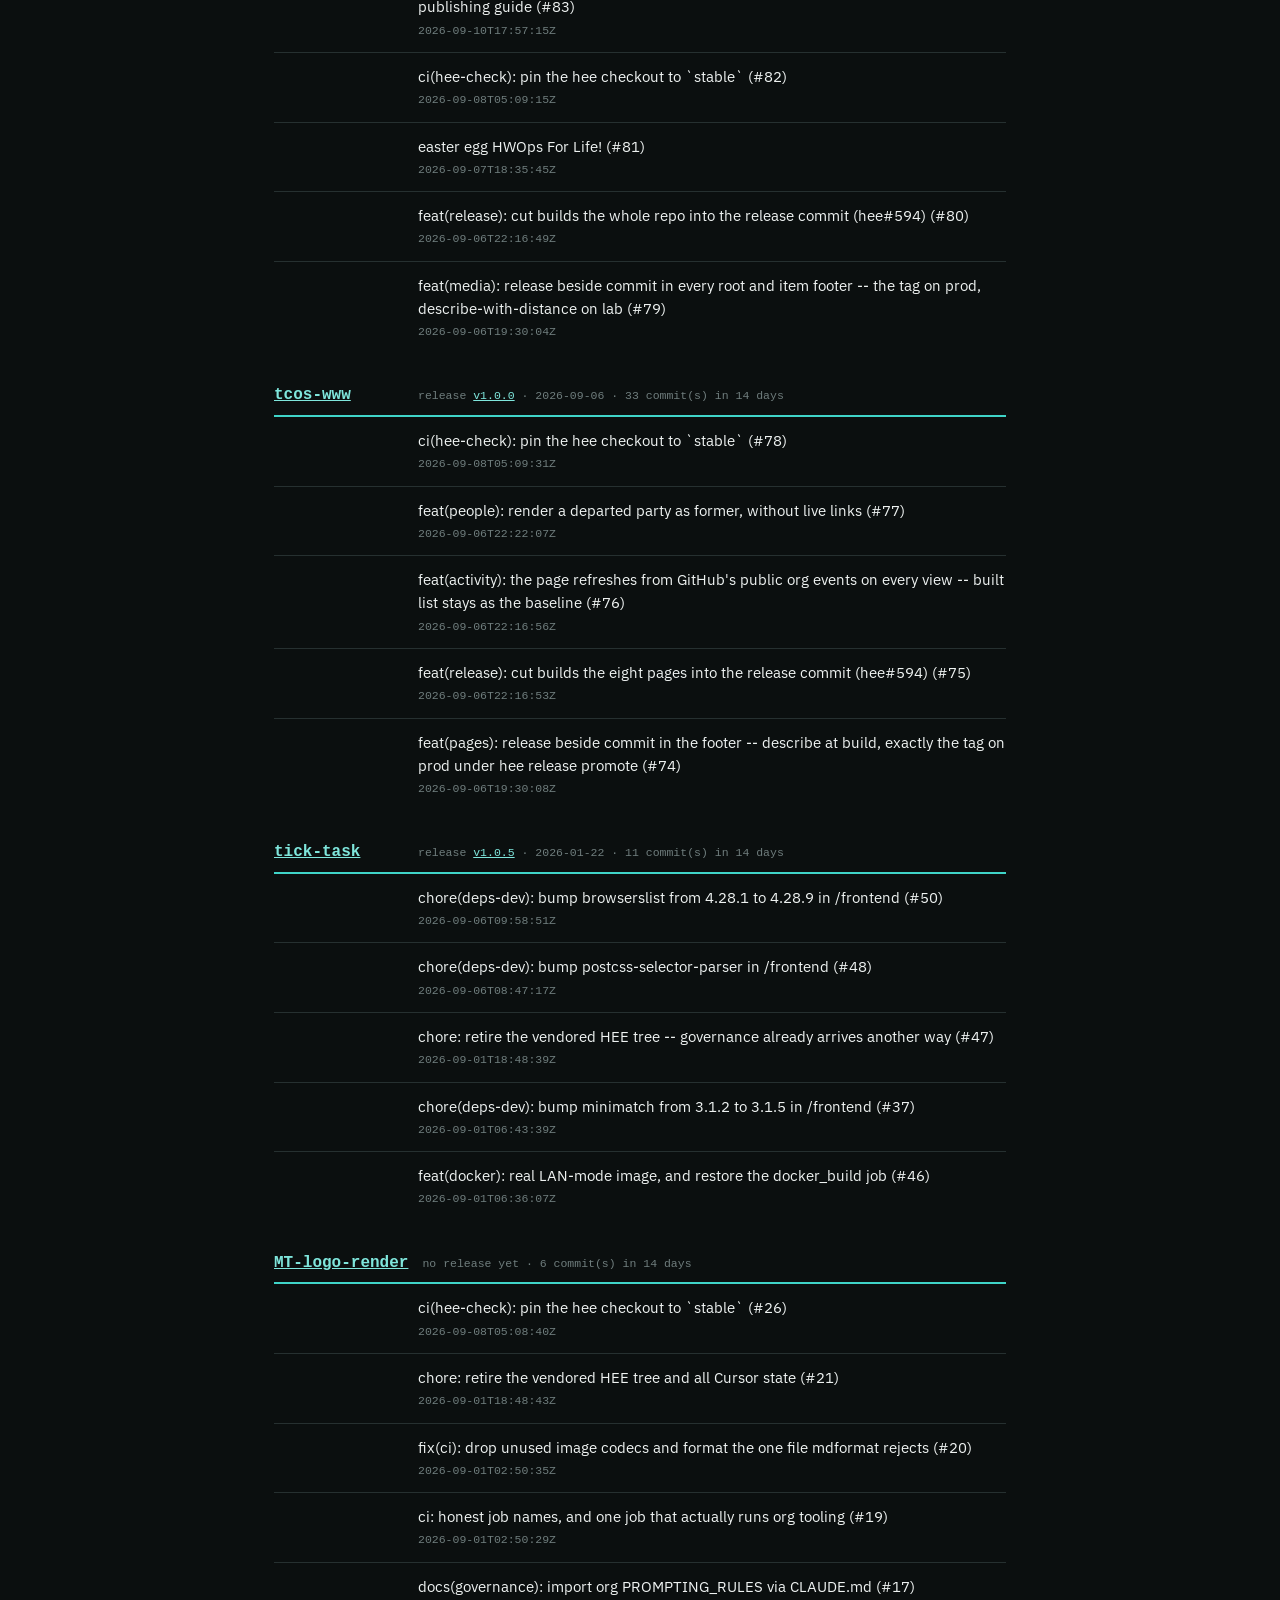
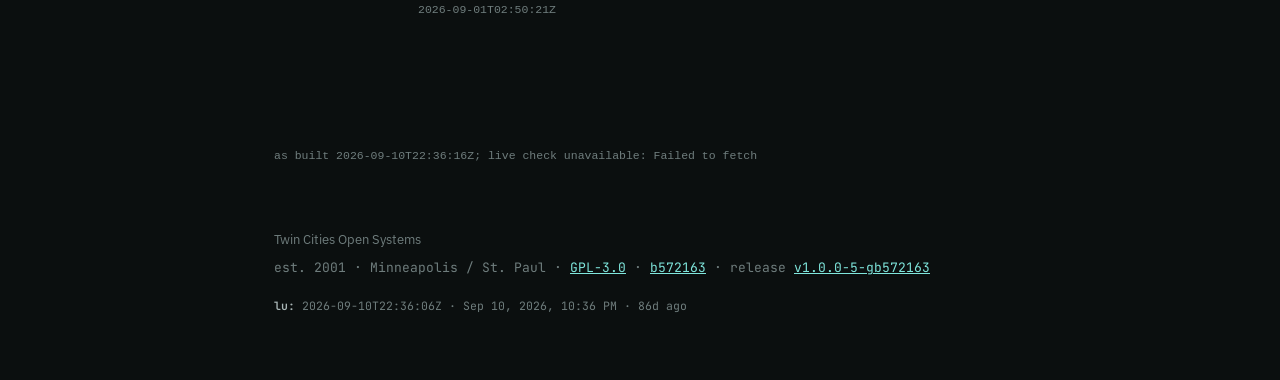
==== commit 04bca361: "chore(release): v1.1.0 5 commit(s) since v1.0.0; bump minor.  Built into this commit: activity.html " ====
--- a/activity.html
+++ b/activity.html
@@ -40,8 +40,12 @@
   })();
 </script>
 <link rel="stylesheet" href="https://fonts.googleapis.com/css2?family=JetBrains+Mono:wght@400;500;700&family=IBM+Plex+Sans:wght@400;500;600&display=swap">
-<link rel="stylesheet" href="css/site.css?v=9639972">
+<link rel="stylesheet" href="css/site.css?v=b572163">
 <style>
+  .activity-group { margin: 0 0 28px; }
+  .activity-group-head { display: flex; flex-wrap: wrap; gap: 6px 14px; align-items: baseline; padding: 0 0 6px; border-bottom: 2px solid var(--accent); }
+  .activity-group-head .activity-repo { font-size: 1rem; }
+  .activity-since:empty { display: none; }
   .activity-item { display: flex; gap: 14px; padding: 12px 0; border-bottom: 1px solid var(--line); }
   .activity-item:last-child { border-bottom: none; }
   .activity-repo { font-family: ui-monospace, monospace; font-size: 11px; color: var(--accent-ink); font-weight: 700; white-space: nowrap; padding-top: 2px; min-width: 130px; }
@@ -63,196 +67,278 @@
   <section class="hero" style="padding-bottom: 20px;">
     <p class="eyebrow">What we're shipping</p>
     <h1 style="font-size: clamp(30px, 5vw, 44px);">Real commits, not a highlight reel.</h1>
-    <p class="sub">Every line below is a real commit from our public
-    repos, newest first. No curation — this is what "verified, not
-    claimed" looks like applied to our own activity.</p>
+    <p class="sub">A sample, not an archive: the busiest public repos of
+    the last two weeks, each with its latest release and its last few
+    commits, as built. What moved since is fetched from GitHub when you
+    open the page. No curation — this is what "verified, not claimed"
+    looks like applied to our own activity.</p>
   </section>
 
-  <section style="padding-top: 0;">
-    <div class="activity-item">
-      <div class="activity-repo">tcos-www</div>
-      <div class="activity-body">
-        <div class="activity-msg"><a href="https://github.com/Twin-Cities-Open-Systems/tcos-www/commit/96399728ece933800463e8ea279979b45bd64ab8">fix(careers): six roles re-pointed at real fleet-ops issues; a dead issue fails the build instead of defaulting to open (#63)</a></div>
-        <div class="activity-meta">2026-09-06T07:34:54Z</div>
-      </div>
-    </div>
-    <div class="activity-item">
-      <div class="activity-repo">resume</div>
-      <div class="activity-body">
-        <div class="activity-msg"><a href="https://github.com/Twin-Cities-Open-Systems/resume/commit/5bf76554f1225a5b3fc9fb2bd94036e50a1ee3a3">feat(media): the MN2600 item -- both people approved, consent recorded (#62)</a></div>
-        <div class="activity-meta">2026-09-06T07:26:42Z</div>
-      </div>
-    </div>
-    <div class="activity-item">
-      <div class="activity-repo">human-execution-engine</div>
-      <div class="activity-body">
-        <div class="activity-msg"><a href="https://github.com/Twin-Cities-Open-Systems/human-execution-engine/commit/cf066276ea74c175e462b45fe787a74c6e12c61a">feat(gen-manpages): the changelog rides with the gopher tree -- CHANGELOG.txt at the root, linked from the root menu (#587)</a></div>
-        <div class="activity-meta">2026-09-06T07:26:37Z</div>
-      </div>
-    </div>
-    <div class="activity-item">
-      <div class="activity-repo">human-execution-engine</div>
-      <div class="activity-body">
-        <div class="activity-msg"><a href="https://github.com/Twin-Cities-Open-Systems/human-execution-engine/commit/ad18d1cb4961142485b968b0afd9960731635f94">fix(view): a template container is reported as such, not as stopped (#586)</a></div>
-        <div class="activity-meta">2026-09-06T07:26:31Z</div>
-      </div>
-    </div>
-    <div class="activity-item">
-      <div class="activity-repo">.github</div>
-      <div class="activity-body">
-        <div class="activity-msg"><a href="https://github.com/Twin-Cities-Open-Systems/.github/commit/cc518abfe8324eeba39e5b5fcf132f9f505596fe">feat(view.lab): index pages for /files/ and /diffs/ -- built from what the view container holds (#93)</a></div>
-        <div class="activity-meta">2026-09-06T07:26:26Z</div>
-      </div>
-    </div>
-    <div class="activity-item">
-      <div class="activity-repo">human-execution-engine</div>
-      <div class="activity-body">
-        <div class="activity-msg"><a href="https://github.com/Twin-Cities-Open-Systems/human-execution-engine/commit/204d94e6703a475573aeb2d08681e85e5aa8f0af">feat(view): crawl coverage, gopher, sitemap lint, absolute DNS (re-open of #579) (#585)</a></div>
-        <div class="activity-meta">2026-09-06T07:12:11Z</div>
-      </div>
-    </div>
-    <div class="activity-item">
-      <div class="activity-repo">human-execution-engine</div>
-      <div class="activity-body">
-        <div class="activity-msg"><a href="https://github.com/Twin-Cities-Open-Systems/human-execution-engine/commit/abba08d5ca59bc49697c7a9612e8c600ebff7b2f">feat(gen-manpages): --gopher --write --publish [HOST] -- push the tree to the served root, no root, verified over port 70 (#583)</a></div>
-        <div class="activity-meta">2026-09-06T06:21:19Z</div>
-      </div>
-    </div>
-    <div class="activity-item">
-      <div class="activity-repo">human-execution-engine</div>
-      <div class="activity-body">
-        <div class="activity-msg"><a href="https://github.com/Twin-Cities-Open-Systems/human-execution-engine/commit/a7aefb8a5423342eaf6401187ac8756b3de25bd7">docs(hee.1): the page describes the machine that exists; gen-manpages warns on FILES claims that do not (#582)</a></div>
-        <div class="activity-meta">2026-09-06T06:21:14Z</div>
-      </div>
-    </div>
-    <div class="activity-item">
-      <div class="activity-repo">tcos-www</div>
-      <div class="activity-body">
-        <div class="activity-msg"><a href="https://github.com/Twin-Cities-Open-Systems/tcos-www/commit/76a9bbf2da34f8b4a21d2ad82c1a7c49912e8346">fix(pages): regenerate with the corrected Google-tag guard -- the apex never reported (#61)</a></div>
-        <div class="activity-meta">2026-09-06T05:41:24Z</div>
-      </div>
-    </div>
-    <div class="activity-item">
-      <div class="activity-repo">resume</div>
-      <div class="activity-body">
-        <div class="activity-msg"><a href="https://github.com/Twin-Cities-Open-Systems/resume/commit/c4e752cfe1df7f5703d3db7742dbb3e831842805">fix(media): the Google-tag guard accepts the apex form (synced from hee_gtag) (#60)</a></div>
-        <div class="activity-meta">2026-09-06T05:41:18Z</div>
-      </div>
-    </div>
-    <div class="activity-item">
-      <div class="activity-repo">human-execution-engine</div>
-      <div class="activity-body">
-        <div class="activity-msg"><a href="https://github.com/Twin-Cities-Open-Systems/human-execution-engine/commit/c3fef3f0ad89067ed180f7e49c212d55b3854609">fix(gtag): the production guard accepts the apex and excludes lab.tcos.us itself (#581)</a></div>
-        <div class="activity-meta">2026-09-06T05:41:14Z</div>
-      </div>
-    </div>
-    <div class="activity-item">
-      <div class="activity-repo">human-execution-engine</div>
-      <div class="activity-body">
-        <div class="activity-msg"><a href="https://github.com/Twin-Cities-Open-Systems/human-execution-engine/commit/1ad9fd232d849688b541e56201bda7ad9de3e203">fix(repo-refresh): name the colliding files and whether each is identical; explain a diverged history with the safe command (#580)</a></div>
-        <div class="activity-meta">2026-09-06T05:41:09Z</div>
-      </div>
-    </div>
-    <div class="activity-item">
-      <div class="activity-repo">resume</div>
-      <div class="activity-body">
-        <div class="activity-msg"><a href="https://github.com/Twin-Cities-Open-Systems/resume/commit/4c84643be6f8306cd4e8ba42c425b196ac049e72">feat(media): text size scales the root; layout tokens from the em-width -- same mechanism as tcos-www and Gold (#59)</a></div>
-        <div class="activity-meta">2026-09-06T05:22:06Z</div>
-      </div>
-    </div>
-    <div class="activity-item">
-      <div class="activity-repo">tcos-www</div>
-      <div class="activity-body">
-        <div class="activity-msg"><a href="https://github.com/Twin-Cities-Open-Systems/tcos-www/commit/90750ca633b7dfd01e3f727cffc19a3ba83db994">feat(layout): one responsive mechanism -- text size scales the root, the layout measures what fits (#60)</a></div>
-        <div class="activity-meta">2026-09-06T05:21:40Z</div>
-      </div>
-    </div>
-    <div class="activity-item">
-      <div class="activity-repo">.github</div>
-      <div class="activity-body">
-        <div class="activity-msg"><a href="https://github.com/Twin-Cities-Open-Systems/.github/commit/f59f319a338128738bde6bd0c6dc246fd4ecb6c7">feat(gold): text size scales the root; layout tokens from the em-width -- same mechanism as tcos-www (#92)</a></div>
-        <div class="activity-meta">2026-09-06T05:21:31Z</div>
-      </div>
-    </div>
-    <div class="activity-item">
-      <div class="activity-repo">.github</div>
-      <div class="activity-body">
-        <div class="activity-msg"><a href="https://github.com/Twin-Cities-Open-Systems/.github/commit/2f9a5c5732cccebeae79f57753a4ec0ad94b3826">sitemap: the five tcos.us pages and the gopher gateway root -- found unlisted by the crawl (#90)</a></div>
-        <div class="activity-meta">2026-09-06T05:18:02Z</div>
-      </div>
-    </div>
-    <div class="activity-item">
-      <div class="activity-repo">resume</div>
-      <div class="activity-body">
-        <div class="activity-msg"><a href="https://github.com/Twin-Cities-Open-Systems/resume/commit/cf2f5bbf2290ccaa59cfb2e58145f670b2fb9ff1">fix(resume): pandoc links bare URLs in the resume (+autolink_bare_uris) (#58)</a></div>
-        <div class="activity-meta">2026-09-06T05:17:57Z</div>
-      </div>
-    </div>
-    <div class="activity-item">
-      <div class="activity-repo">resume</div>
-      <div class="activity-body">
-        <div class="activity-msg"><a href="https://github.com/Twin-Cities-Open-Systems/resume/commit/37f2fec4ef6bcbd2edc8535399b6c5629ef3c71b">fix(media): the root&#x27;s lu is owned by the builder (#57)</a></div>
-        <div class="activity-meta">2026-09-06T05:17:50Z</div>
-      </div>
-    </div>
-    <div class="activity-item">
-      <div class="activity-repo">human-execution-engine</div>
-      <div class="activity-body">
-        <div class="activity-msg"><a href="https://github.com/Twin-Cities-Open-Systems/human-execution-engine/commit/89cf8cb3eec88c8a372901b9e615458be72bce6f">feat(view): crawl summary per network -- public and lab on their own lines (#578)</a></div>
-        <div class="activity-meta">2026-09-06T05:17:43Z</div>
-      </div>
-    </div>
-    <div class="activity-item">
-      <div class="activity-repo">.github</div>
-      <div class="activity-body">
-        <div class="activity-msg"><a href="https://github.com/Twin-Cities-Open-Systems/.github/commit/f7a15ccc43a793478837d00d24e9b9d21691943e">feat(gold): bare URLs become links; relative links to repo files point at their rendered page (#91)</a></div>
-        <div class="activity-meta">2026-09-06T05:17:33Z</div>
-      </div>
-    </div>
-    <div class="activity-item">
-      <div class="activity-repo">tcos-www</div>
-      <div class="activity-body">
-        <div class="activity-msg"><a href="https://github.com/Twin-Cities-Open-Systems/tcos-www/commit/3e27d591f7f4bd8287d0d700cacca017c8bd5ce6">fix(pages): regenerate -- #55 committed git conflict markers into all eight pages and prod shipped them (#58)</a></div>
-        <div class="activity-meta">2026-09-06T04:40:38Z</div>
-      </div>
-    </div>
-    <div class="activity-item">
-      <div class="activity-repo">tcos-www</div>
-      <div class="activity-body">
-        <div class="activity-msg"><a href="https://github.com/Twin-Cities-Open-Systems/tcos-www/commit/1a9d9cacc73a8c6c03477caa3438d55ab072dc3b">feat(site): links that leave the host open in a new tab (synced from Gold) (#57)</a></div>
-        <div class="activity-meta">2026-09-06T04:38:26Z</div>
-      </div>
-    </div>
-    <div class="activity-item">
-      <div class="activity-repo">resume</div>
-      <div class="activity-body">
-        <div class="activity-msg"><a href="https://github.com/Twin-Cities-Open-Systems/resume/commit/8835450fd8d35af423662d42e631e853ab68015a">feat(media): promote is gated, signed by the session, and tagged prod/&lt;site&gt;/&lt;stamp&gt; (#56)</a></div>
-        <div class="activity-meta">2026-09-06T04:38:20Z</div>
-      </div>
-    </div>
-    <div class="activity-item">
-      <div class="activity-repo">resume</div>
-      <div class="activity-body">
-        <div class="activity-msg"><a href="https://github.com/Twin-Cities-Open-Systems/resume/commit/9350d0d2d25f6323ab5c399a0f8f27b246af19b3">feat(media): links that leave the host open in a new tab (synced from Gold) (#55)</a></div>
-        <div class="activity-meta">2026-09-06T04:38:10Z</div>
-      </div>
-    </div>
-    <div class="activity-item">
-      <div class="activity-repo">resume</div>
-      <div class="activity-body">
-        <div class="activity-msg"><a href="https://github.com/Twin-Cities-Open-Systems/resume/commit/ecfc81c5e1f57808a5684dd8c8daf44ed2ad9c50">fix(post): drop the slop section; state the cycle as the Glossary does; Diff tab = changes since first published (#54)</a></div>
-        <div class="activity-meta">2026-09-06T04:38:04Z</div>
-      </div>
+  <section style="padding-top: 0;" id="activity-live">
+<div class="activity-group activity-general"><div class="activity-group-head"><span class="activity-repo">all public repos · last 14 days</span><span class="activity-meta">254 commit(s) across 8 repo(s) · 2 release(s): <a href="https://github.com/Twin-Cities-Open-Systems/resume/releases/tag/v1.0.0">resume v1.0.0</a>, <a href="https://github.com/Twin-Cities-Open-Systems/tcos-www/releases/tag/v1.0.0">tcos-www v1.0.0</a> · busiest: human-execution-engine</span></div></div>
+    <div class="activity-group" data-repo="human-execution-engine">
+      <div class="activity-group-head">
+        <a class="activity-repo" href="https://github.com/Twin-Cities-Open-Systems/human-execution-engine">human-execution-engine</a>
+        <span class="activity-meta">release <a href="https://github.com/Twin-Cities-Open-Systems/human-execution-engine/releases/tag/grave-gnu-recursfun-r2">grave-gnu-recursfun-r2</a> · 2026-02-07 · 100 commit(s) in 14 days</span>
+        <span class="activity-meta activity-since" data-since=""></span>
+      </div>
+    <div class="activity-item">
+      <div class="activity-repo"></div>
+      <div class="activity-body">
+        <div class="activity-msg"><a href="https://github.com/Twin-Cities-Open-Systems/human-execution-engine/commit/5f4e568a8d794bfdb06927009767962ab3f31be8">fix(release): a card&#x27;s &#x27;!&#x27; output exclusion becomes git&#x27;s :(exclude) pathspec (#695)</a></div>
+        <div class="activity-meta">2026-09-10T22:36:03Z</div>
+      </div>
+    </div>
+    <div class="activity-item">
+      <div class="activity-repo"></div>
+      <div class="activity-body">
+        <div class="activity-msg"><a href="https://github.com/Twin-Cities-Open-Systems/human-execution-engine/commit/12a2f51d782c9ab5ddb79c9667422a9b23191268">fix(release): -lab builds before it pushes, as its help always said (#694)</a></div>
+        <div class="activity-meta">2026-09-10T18:18:37Z</div>
+      </div>
+    </div>
+    <div class="activity-item">
+      <div class="activity-repo"></div>
+      <div class="activity-body">
+        <div class="activity-msg"><a href="https://github.com/Twin-Cities-Open-Systems/human-execution-engine/commit/28f8c46318a4d270112df3821b8f42ebe849839b">docs(init): the outgoing handoff is step 0, before the ceremony (#680)</a></div>
+        <div class="activity-meta">2026-09-10T17:58:12Z</div>
+      </div>
+    </div>
+    <div class="activity-item">
+      <div class="activity-repo"></div>
+      <div class="activity-body">
+        <div class="activity-msg"><a href="https://github.com/Twin-Cities-Open-Systems/human-execution-engine/commit/b69da0896f3ef7e60f652706d59ee166697bc74d">fix(ticket): runs from any directory -- workspace view outside a repo, --repo for writes (#693)</a></div>
+        <div class="activity-meta">2026-09-10T17:58:01Z</div>
+      </div>
+    </div>
+    <div class="activity-item">
+      <div class="activity-repo"></div>
+      <div class="activity-body">
+        <div class="activity-msg"><a href="https://github.com/Twin-Cities-Open-Systems/human-execution-engine/commit/cd5b880573f402ff142c85ffcfbb65f7a3d0424a">feat(library/js): freshness.js writes the date in the reader&#x27;s locale (#692)</a></div>
+        <div class="activity-meta">2026-09-10T17:57:08Z</div>
+      </div>
+    </div>
+    </div>
+    <div class="activity-group" data-repo=".github">
+      <div class="activity-group-head">
+        <a class="activity-repo" href="https://github.com/Twin-Cities-Open-Systems/.github">.github</a>
+        <span class="activity-meta">no release yet · 53 commit(s) in 14 days</span>
+        <span class="activity-meta activity-since" data-since=""></span>
+      </div>
+    <div class="activity-item">
+      <div class="activity-repo"></div>
+      <div class="activity-body">
+        <div class="activity-msg"><a href="https://github.com/Twin-Cities-Open-Systems/.github/commit/5bc20d045438953c55b29e3e6909d5ee85343ed6">docs(glossary): roster is roster.json; agent roster is the agent-roster registry (#107)</a></div>
+        <div class="activity-meta">2026-09-10T08:04:28Z</div>
+      </div>
+    </div>
+    <div class="activity-item">
+      <div class="activity-repo"></div>
+      <div class="activity-body">
+        <div class="activity-msg"><a href="https://github.com/Twin-Cities-Open-Systems/.github/commit/dcb3f0de387034c3955df4188056f60bc71e575e">docs(glossary): name the tool that renders Gold -- hee render view (#104)</a></div>
+        <div class="activity-meta">2026-09-08T22:36:54Z</div>
+      </div>
+    </div>
+    <div class="activity-item">
+      <div class="activity-repo"></div>
+      <div class="activity-body">
+        <div class="activity-msg"><a href="https://github.com/Twin-Cities-Open-Systems/.github/commit/46905ed0c43a05bd9081721ffd364a23226b150e">docs: org-wide CONTRIBUTING, a door rather than a gate (#103)</a></div>
+        <div class="activity-meta">2026-09-07T07:18:12Z</div>
+      </div>
+    </div>
+    <div class="activity-item">
+      <div class="activity-repo"></div>
+      <div class="activity-body">
+        <div class="activity-msg"><a href="https://github.com/Twin-Cities-Open-Systems/.github/commit/519c22a115ba70007e2b3899e002c6b57f2d73b3">docs(glossary): record all three PENs, not one (#101)</a></div>
+        <div class="activity-meta">2026-09-07T07:18:09Z</div>
+      </div>
+    </div>
+    <div class="activity-item">
+      <div class="activity-repo"></div>
+      <div class="activity-body">
+        <div class="activity-msg"><a href="https://github.com/Twin-Cities-Open-Systems/.github/commit/a400ea3985acfb9b539eaa73bf18d6084d2c6a54">feat(gitignore): the org&#x27;s base gitignore, one source for every repo (#100)</a></div>
+        <div class="activity-meta">2026-09-06T23:58:28Z</div>
+      </div>
+    </div>
+    </div>
+    <div class="activity-group" data-repo="resume">
+      <div class="activity-group-head">
+        <a class="activity-repo" href="https://github.com/Twin-Cities-Open-Systems/resume">resume</a>
+        <span class="activity-meta">release <a href="https://github.com/Twin-Cities-Open-Systems/resume/releases/tag/v1.0.0">v1.0.0</a> · 2026-09-06 · 46 commit(s) in 14 days</span>
+        <span class="activity-meta activity-since" data-since=""></span>
+      </div>
+    <div class="activity-item">
+      <div class="activity-repo"></div>
+      <div class="activity-body">
+        <div class="activity-msg"><a href="https://github.com/Twin-Cities-Open-Systems/resume/commit/d3f7eebc660284a2b266490b20d1be438faecb44">feat(blog): the two standalone pages are posts now; standalone-pages/ removed; publishing guide (#83)</a></div>
+        <div class="activity-meta">2026-09-10T17:57:15Z</div>
+      </div>
+    </div>
+    <div class="activity-item">
+      <div class="activity-repo"></div>
+      <div class="activity-body">
+        <div class="activity-msg"><a href="https://github.com/Twin-Cities-Open-Systems/resume/commit/0b21f29eceae9f0d198537ef64f743f0956066f0">ci(hee-check): pin the hee checkout to `stable` (#82)</a></div>
+        <div class="activity-meta">2026-09-08T05:09:15Z</div>
+      </div>
+    </div>
+    <div class="activity-item">
+      <div class="activity-repo"></div>
+      <div class="activity-body">
+        <div class="activity-msg"><a href="https://github.com/Twin-Cities-Open-Systems/resume/commit/abb305e9923eceb36c6e43e41bcecfd3a205fef5">easter egg HWOps For Life! (#81)</a></div>
+        <div class="activity-meta">2026-09-07T18:35:45Z</div>
+      </div>
+    </div>
+    <div class="activity-item">
+      <div class="activity-repo"></div>
+      <div class="activity-body">
+        <div class="activity-msg"><a href="https://github.com/Twin-Cities-Open-Systems/resume/commit/3623f352de9cb5718256f31def472720d0c75fe5">feat(release): cut builds the whole repo into the release commit (hee#594) (#80)</a></div>
+        <div class="activity-meta">2026-09-06T22:16:49Z</div>
+      </div>
+    </div>
+    <div class="activity-item">
+      <div class="activity-repo"></div>
+      <div class="activity-body">
+        <div class="activity-msg"><a href="https://github.com/Twin-Cities-Open-Systems/resume/commit/ca4b6ff326cdcd8d624ebdc69a934a31b3a357f3">feat(media): release beside commit in every root and item footer -- the tag on prod, describe-with-distance on lab (#79)</a></div>
+        <div class="activity-meta">2026-09-06T19:30:04Z</div>
+      </div>
+    </div>
+    </div>
+    <div class="activity-group" data-repo="tcos-www">
+      <div class="activity-group-head">
+        <a class="activity-repo" href="https://github.com/Twin-Cities-Open-Systems/tcos-www">tcos-www</a>
+        <span class="activity-meta">release <a href="https://github.com/Twin-Cities-Open-Systems/tcos-www/releases/tag/v1.0.0">v1.0.0</a> · 2026-09-06 · 33 commit(s) in 14 days</span>
+        <span class="activity-meta activity-since" data-since=""></span>
+      </div>
+    <div class="activity-item">
+      <div class="activity-repo"></div>
+      <div class="activity-body">
+        <div class="activity-msg"><a href="https://github.com/Twin-Cities-Open-Systems/tcos-www/commit/b572163d076b9337efc85cc7b2fe44c0cff2552f">ci(hee-check): pin the hee checkout to `stable` (#78)</a></div>
+        <div class="activity-meta">2026-09-08T05:09:31Z</div>
+      </div>
+    </div>
+    <div class="activity-item">
+      <div class="activity-repo"></div>
+      <div class="activity-body">
+        <div class="activity-msg"><a href="https://github.com/Twin-Cities-Open-Systems/tcos-www/commit/74714ddf10d4741740082b4c49dd1221db557c3c">feat(people): render a departed party as former, without live links (#77)</a></div>
+        <div class="activity-meta">2026-09-06T22:22:07Z</div>
+      </div>
+    </div>
+    <div class="activity-item">
+      <div class="activity-repo"></div>
+      <div class="activity-body">
+        <div class="activity-msg"><a href="https://github.com/Twin-Cities-Open-Systems/tcos-www/commit/921c60c83c6a2f248215d5a6837ff333a778cc10">feat(activity): the page refreshes from GitHub&#x27;s public org events on every view -- built list stays as the baseline (#76)</a></div>
+        <div class="activity-meta">2026-09-06T22:16:56Z</div>
+      </div>
+    </div>
+    <div class="activity-item">
+      <div class="activity-repo"></div>
+      <div class="activity-body">
+        <div class="activity-msg"><a href="https://github.com/Twin-Cities-Open-Systems/tcos-www/commit/2aa996076ddf679b385b4ec192bbe8bde44f492d">feat(release): cut builds the eight pages into the release commit (hee#594) (#75)</a></div>
+        <div class="activity-meta">2026-09-06T22:16:53Z</div>
+      </div>
+    </div>
+    <div class="activity-item">
+      <div class="activity-repo"></div>
+      <div class="activity-body">
+        <div class="activity-msg"><a href="https://github.com/Twin-Cities-Open-Systems/tcos-www/commit/41beea84721f44ae5ed649707475db3a8210efae">feat(pages): release beside commit in the footer -- describe at build, exactly the tag on prod under hee release promote (#74)</a></div>
+        <div class="activity-meta">2026-09-06T19:30:08Z</div>
+      </div>
+    </div>
+    </div>
+    <div class="activity-group" data-repo="tick-task">
+      <div class="activity-group-head">
+        <a class="activity-repo" href="https://github.com/Twin-Cities-Open-Systems/tick-task">tick-task</a>
+        <span class="activity-meta">release <a href="https://github.com/Twin-Cities-Open-Systems/tick-task/releases/tag/v1.0.5">v1.0.5</a> · 2026-01-22 · 11 commit(s) in 14 days</span>
+        <span class="activity-meta activity-since" data-since=""></span>
+      </div>
+    <div class="activity-item">
+      <div class="activity-repo"></div>
+      <div class="activity-body">
+        <div class="activity-msg"><a href="https://github.com/Twin-Cities-Open-Systems/tick-task/commit/bca344248993e3433b122254b14a1c0900e12000">chore(deps-dev): bump browserslist from 4.28.1 to 4.28.9 in /frontend (#50)</a></div>
+        <div class="activity-meta">2026-09-06T09:58:51Z</div>
+      </div>
+    </div>
+    <div class="activity-item">
+      <div class="activity-repo"></div>
+      <div class="activity-body">
+        <div class="activity-msg"><a href="https://github.com/Twin-Cities-Open-Systems/tick-task/commit/dd2eac2e06e618a5e230434cb8075915dc498593">chore(deps-dev): bump postcss-selector-parser in /frontend (#48)</a></div>
+        <div class="activity-meta">2026-09-06T08:47:17Z</div>
+      </div>
+    </div>
+    <div class="activity-item">
+      <div class="activity-repo"></div>
+      <div class="activity-body">
+        <div class="activity-msg"><a href="https://github.com/Twin-Cities-Open-Systems/tick-task/commit/286bbbb9c9472092e3819ee78e7ab9e92a8ecd50">chore: retire the vendored HEE tree -- governance already arrives another way (#47)</a></div>
+        <div class="activity-meta">2026-09-01T18:48:39Z</div>
+      </div>
+    </div>
+    <div class="activity-item">
+      <div class="activity-repo"></div>
+      <div class="activity-body">
+        <div class="activity-msg"><a href="https://github.com/Twin-Cities-Open-Systems/tick-task/commit/13002c26b90c80336f3f240b1cb341a51a132be8">chore(deps-dev): bump minimatch from 3.1.2 to 3.1.5 in /frontend (#37)</a></div>
+        <div class="activity-meta">2026-09-01T06:43:39Z</div>
+      </div>
+    </div>
+    <div class="activity-item">
+      <div class="activity-repo"></div>
+      <div class="activity-body">
+        <div class="activity-msg"><a href="https://github.com/Twin-Cities-Open-Systems/tick-task/commit/70b9a9855119b370bbba4e8c3c54ad337b84b362">feat(docker): real LAN-mode image, and restore the docker_build job (#46)</a></div>
+        <div class="activity-meta">2026-09-01T06:36:07Z</div>
+      </div>
+    </div>
+    </div>
+    <div class="activity-group" data-repo="MT-logo-render">
+      <div class="activity-group-head">
+        <a class="activity-repo" href="https://github.com/Twin-Cities-Open-Systems/MT-logo-render">MT-logo-render</a>
+        <span class="activity-meta">no release yet · 6 commit(s) in 14 days</span>
+        <span class="activity-meta activity-since" data-since=""></span>
+      </div>
+    <div class="activity-item">
+      <div class="activity-repo"></div>
+      <div class="activity-body">
+        <div class="activity-msg"><a href="https://github.com/Twin-Cities-Open-Systems/MT-logo-render/commit/54dad19a238a7206d00e98ae3e6bd2bae9ea034a">ci(hee-check): pin the hee checkout to `stable` (#26)</a></div>
+        <div class="activity-meta">2026-09-08T05:08:40Z</div>
+      </div>
+    </div>
+    <div class="activity-item">
+      <div class="activity-repo"></div>
+      <div class="activity-body">
+        <div class="activity-msg"><a href="https://github.com/Twin-Cities-Open-Systems/MT-logo-render/commit/1bbfc12dfb4444d25b1900b263685ef8eb327436">chore: retire the vendored HEE tree and all Cursor state (#21)</a></div>
+        <div class="activity-meta">2026-09-01T18:48:43Z</div>
+      </div>
+    </div>
+    <div class="activity-item">
+      <div class="activity-repo"></div>
+      <div class="activity-body">
+        <div class="activity-msg"><a href="https://github.com/Twin-Cities-Open-Systems/MT-logo-render/commit/68a1c7001c7776629c6de8c1c87251c831bac51b">fix(ci): drop unused image codecs and format the one file mdformat rejects (#20)</a></div>
+        <div class="activity-meta">2026-09-01T02:50:35Z</div>
+      </div>
+    </div>
+    <div class="activity-item">
+      <div class="activity-repo"></div>
+      <div class="activity-body">
+        <div class="activity-msg"><a href="https://github.com/Twin-Cities-Open-Systems/MT-logo-render/commit/93c6bca8442c59d175c844c689ece3aba8305c31">ci: honest job names, and one job that actually runs org tooling (#19)</a></div>
+        <div class="activity-meta">2026-09-01T02:50:29Z</div>
+      </div>
+    </div>
+    <div class="activity-item">
+      <div class="activity-repo"></div>
+      <div class="activity-body">
+        <div class="activity-msg"><a href="https://github.com/Twin-Cities-Open-Systems/MT-logo-render/commit/38e434db6a9c2eaa5781198507b9f6a2449867b0">docs(governance): import org PROMPTING_RULES via CLAUDE.md (#17)</a></div>
+        <div class="activity-meta">2026-09-01T02:50:21Z</div>
+      </div>
+    </div>
     </div>
   </section>
+  <p class="activity-meta" id="activity-live-note" data-built="2026-09-10T22:36:16Z" style="margin: 0 0 24px;">as built 2026-09-10T22:36:16Z; refreshing from GitHub's public events&hellip;</p>
 
   <footer>
     <span>Twin Cities Open Systems</span>
-    <span class="mono">est. 2001 · Minneapolis / St. Paul · <a href="https://github.com/Twin-Cities-Open-Systems/tcos-www/blob/main/LICENSE">GPL-3.0</a> · <a href="https://github.com/Twin-Cities-Open-Systems/tcos-www/commit/96399728ece933800463e8ea279979b45bd64ab8">9639972</a></span>
-    <div class="lu-row"><span><b>lu:</b> <time class="lu-iso" datetime="2026-09-06T07:41:38Z">2026-09-06T07:41:38Z</time> · <span class="lu-human"></span> · <span class="lu-delta"></span></span></div>
+    <span class="mono">est. 2001 · Minneapolis / St. Paul · <a href="https://github.com/Twin-Cities-Open-Systems/tcos-www/blob/main/LICENSE">GPL-3.0</a> · <a href="https://github.com/Twin-Cities-Open-Systems/tcos-www/commit/b572163d076b9337efc85cc7b2fe44c0cff2552f">b572163</a> · release <a href="https://github.com/Twin-Cities-Open-Systems/tcos-www/releases/tag/v1.0.0">v1.0.0-5-gb572163</a></span>
+    <div class="lu-row"><span><b>lu:</b> <time class="lu-iso" datetime="2026-09-10T22:36:06Z">2026-09-10T22:36:06Z</time> · <span class="lu-human"></span> · <span class="lu-delta"></span></span></div>
   </footer>
 </div>
-<script src="js/site.js?v=9639972"></script>
+<script src="js/site.js?v=b572163"></script>
+<script src="js/activity.js?v=b572163"></script>
 <script>
   var TH_KEY = "tcos-theme";
   (function () {
--- a/css/site.css
+++ b/css/site.css
@@ -217,6 +217,14 @@
     font-weight: 700;
   }
   .badge .tag.pending { background: var(--accent-soft); color: var(--accent-ink); }
+  /* Former: outlined rather than filled, so it differs by shape and not by
+     hue alone -- the same rule the status vocabulary follows elsewhere. */
+  .badge .tag.former,
+  .badge .tag.inactive {
+    background: transparent;
+    color: var(--ink-faint);
+    box-shadow: inset 0 0 0 1px var(--line);
+  }
   .tag-expand summary.tag { cursor: pointer; list-style: none; }
   .tag-expand summary.tag::-webkit-details-marker { display: none; }
   .expand-caret { display: inline-block; font-size: 0.5625rem; margin-left: 2px; transition: transform 0.15s; }
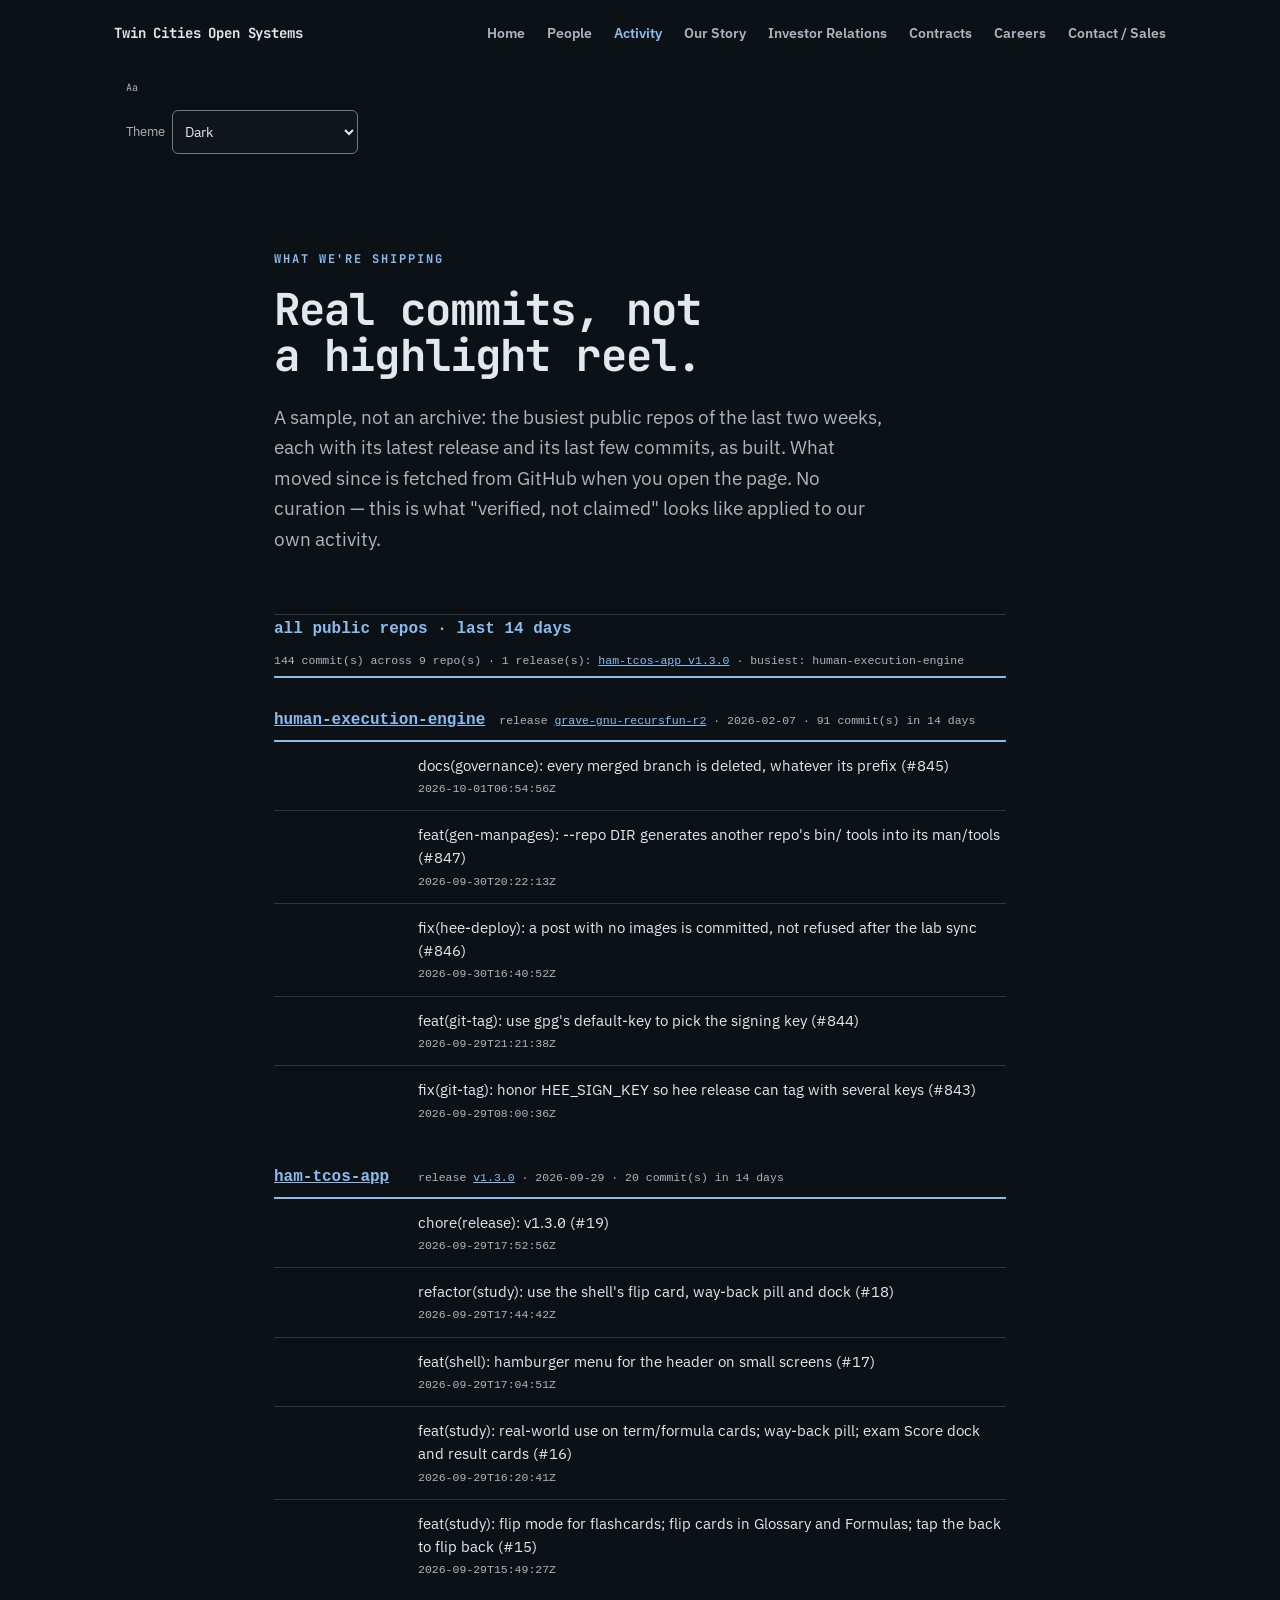
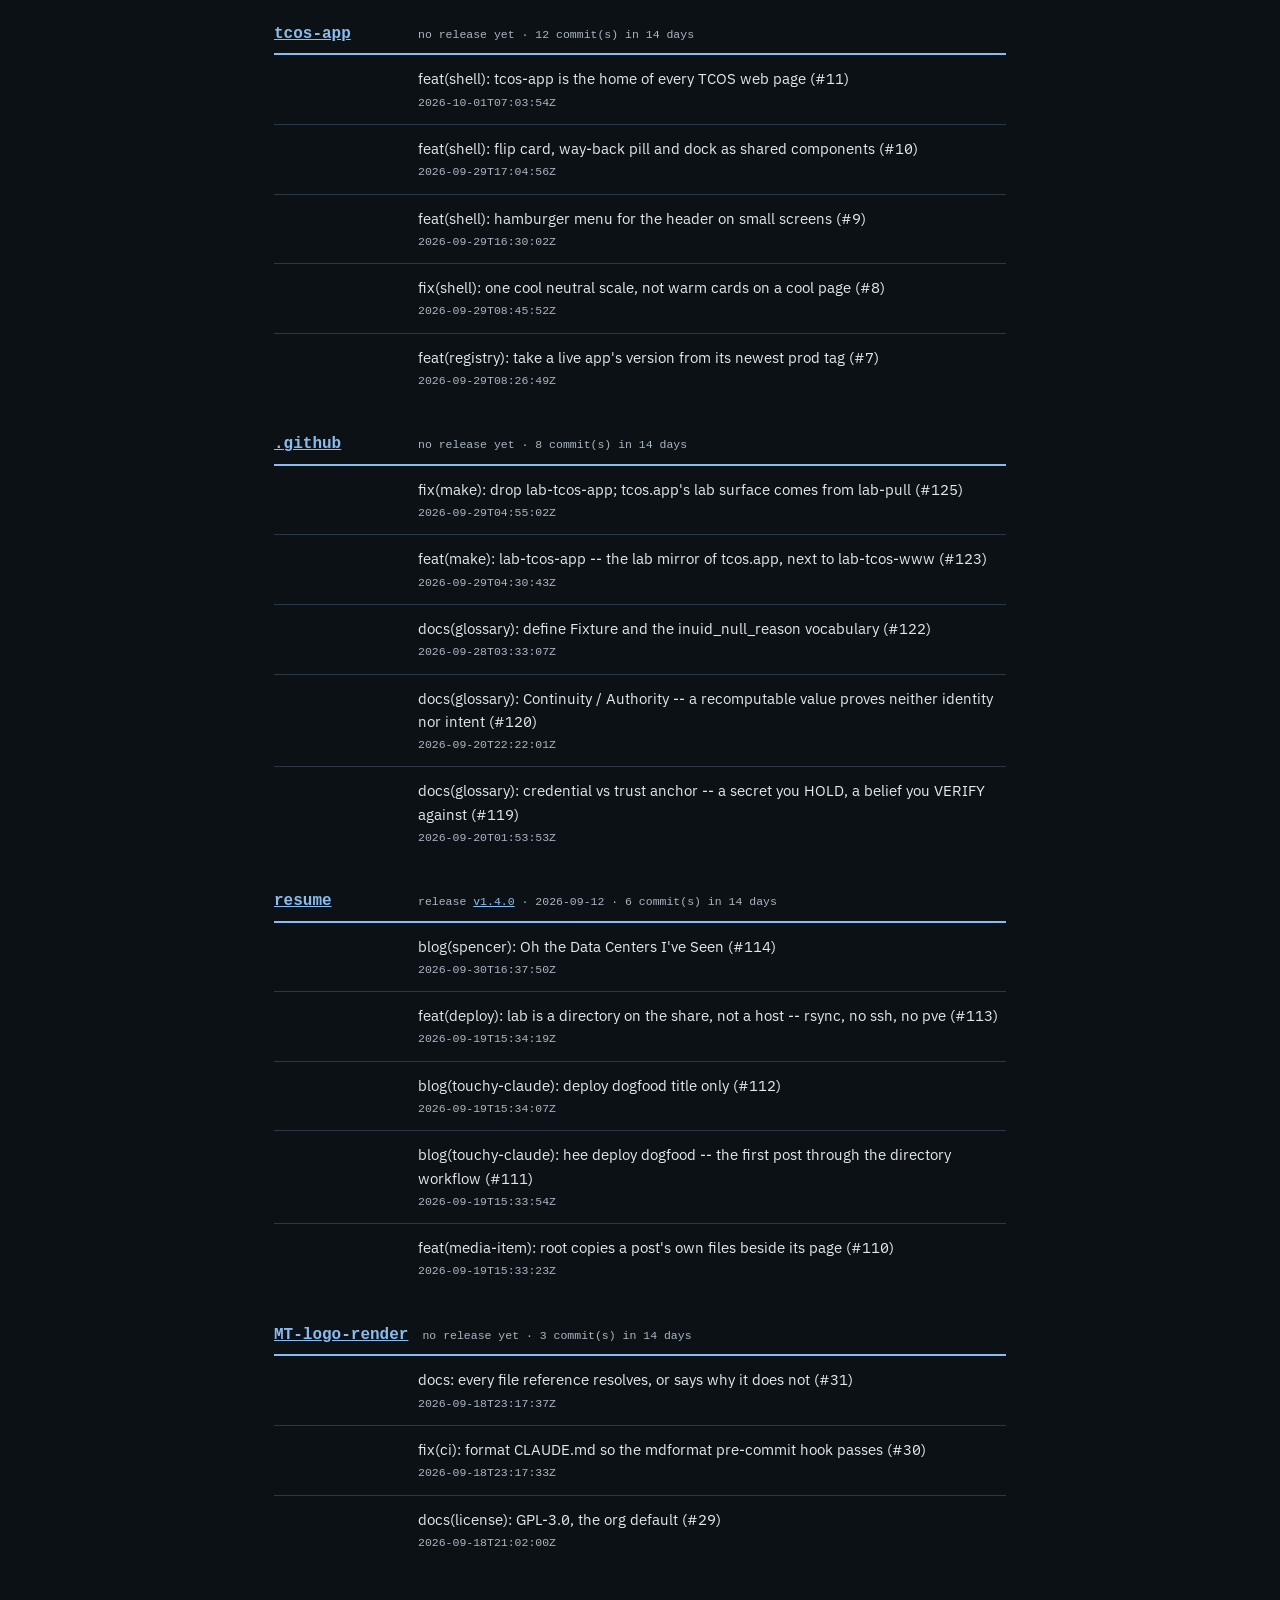
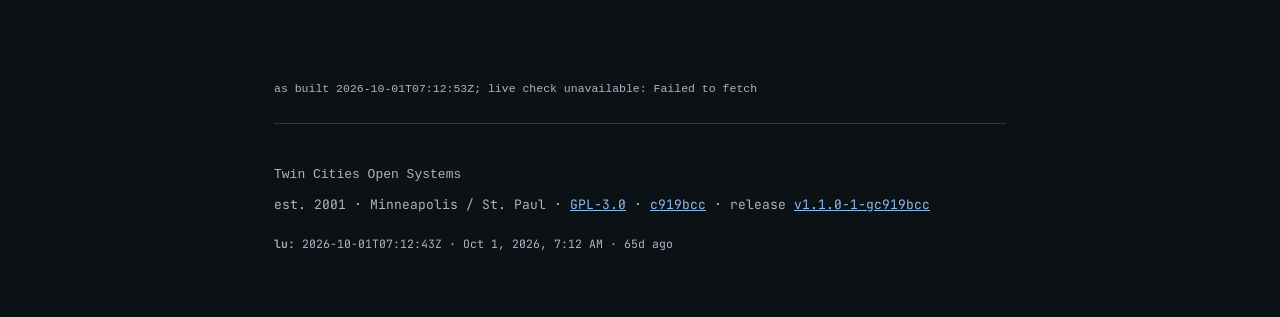
==== commit 49f95ec1: "feat(site): take tcos-app's shared shell -- theme selector, way-back pill, flip-card receipts; lab v" ====
--- a/activity.html
+++ b/activity.html
@@ -31,16 +31,22 @@
 <link rel="apple-touch-icon" sizes="180x180" href="https://view.lab.tcos.us/assets/favicon-180.png">
 <script>
   (function () {
+    var d = document.documentElement;
     try {
-      var t = localStorage.getItem("tcos-theme") || "dark";
-      if (t !== "auto") document.documentElement.setAttribute("data-theme", t);
+      var t = localStorage.getItem("tc-theme");
+      if (!t) { t = localStorage.getItem("tcos-theme") || "dark"; localStorage.setItem("tc-theme", t); }
+      if (t !== "auto") {
+        d.setAttribute("data-theme", {paper: "light", contrast: "light", midnight: "dark", graphite: "dark"}[t] || t);
+        d.setAttribute("data-skin", t);
+      }
     } catch (e) {
-      document.documentElement.setAttribute("data-theme", "dark");
+      d.setAttribute("data-theme", "dark");
     }
   })();
 </script>
 <link rel="stylesheet" href="https://fonts.googleapis.com/css2?family=JetBrains+Mono:wght@400;500;700&family=IBM+Plex+Sans:wght@400;500;600&display=swap">
-<link rel="stylesheet" href="css/site.css?v=b572163">
+<link rel="stylesheet" href="css/shell.css?v=c919bcc">
+<link rel="stylesheet" href="css/site.css?v=c919bcc">
 <style>
   .activity-group { margin: 0 0 28px; }
   .activity-group-head { display: flex; flex-wrap: wrap; gap: 6px 14px; align-items: baseline; padding: 0 0 6px; border-bottom: 2px solid var(--accent); }
@@ -61,7 +67,7 @@
   <a class="brand" href="/">Twin Cities Open Systems</a>
   <button class="nav-toggle" type="button" aria-expanded="false" aria-controls="site-links" aria-label="Menu">&#9776;</button>
   <div class="links" id="site-links"><a href="/">Home</a><a href="/people">People</a><a href="/activity" class="active">Activity</a><a href="/story">Our Story</a><a href="/ir">Investor Relations</a><a href="/contracts">Contracts</a><a href="/careers">Careers</a><a href="/contact">Contact / Sales</a></div>
-</nav><div class="fontsize-toggle"><span class="fs-label" tabindex="0">Aa</span><div class="fs-options"><button class="fontsize-btn" data-size="s" type="button">S</button><button class="fontsize-btn" data-size="m" type="button">M</button><button class="fontsize-btn" data-size="l" type="button">L</button><button class="fontsize-btn" data-size="xl" type="button">XL</button><button class="fontsize-btn" data-size="xxl" type="button">XXL</button></div></div><div class="theme-toggle"><button class="theme-btn" data-theme-choice="light">Light</button><button class="theme-btn" data-theme-choice="dark">Dark</button><button class="theme-btn" data-theme-choice="auto">Auto</button></div></div>
+</nav><div class="fontsize-toggle"><span class="fs-label" tabindex="0">Aa</span><div class="fs-options"><button class="fontsize-btn" data-size="s" type="button">S</button><button class="fontsize-btn" data-size="m" type="button">M</button><button class="fontsize-btn" data-size="l" type="button">L</button><button class="fontsize-btn" data-size="xl" type="button">XL</button><button class="fontsize-btn" data-size="xxl" type="button">XXL</button></div></div><div class="theme-toggle"><label class="fs-label" for="theme-select">Theme</label><select class="theme-select" id="theme-select"><option value="auto">Auto (system)</option><option value="light">Light</option><option value="dark">Dark</option><option value="paper">Paper (warm, low glare)</option><option value="contrast">High contrast</option><option value="midnight">Midnight</option><option value="graphite">Graphite</option></select></div></div>
 
 <div class="wrap">
   <section class="hero" style="padding-bottom: 20px;">
@@ -75,294 +81,265 @@
   </section>
 
   <section style="padding-top: 0;" id="activity-live">
-<div class="activity-group activity-general"><div class="activity-group-head"><span class="activity-repo">all public repos · last 14 days</span><span class="activity-meta">254 commit(s) across 8 repo(s) · 2 release(s): <a href="https://github.com/Twin-Cities-Open-Systems/resume/releases/tag/v1.0.0">resume v1.0.0</a>, <a href="https://github.com/Twin-Cities-Open-Systems/tcos-www/releases/tag/v1.0.0">tcos-www v1.0.0</a> · busiest: human-execution-engine</span></div></div>
+<div class="activity-group activity-general"><div class="activity-group-head"><span class="activity-repo">all public repos · last 14 days</span><span class="activity-meta">144 commit(s) across 9 repo(s) · 1 release(s): <a href="https://github.com/Twin-Cities-Open-Systems/ham-tcos-app/releases/tag/v1.3.0">ham-tcos-app v1.3.0</a> · busiest: human-execution-engine</span></div></div>
     <div class="activity-group" data-repo="human-execution-engine">
       <div class="activity-group-head">
         <a class="activity-repo" href="https://github.com/Twin-Cities-Open-Systems/human-execution-engine">human-execution-engine</a>
-        <span class="activity-meta">release <a href="https://github.com/Twin-Cities-Open-Systems/human-execution-engine/releases/tag/grave-gnu-recursfun-r2">grave-gnu-recursfun-r2</a> · 2026-02-07 · 100 commit(s) in 14 days</span>
-        <span class="activity-meta activity-since" data-since=""></span>
-      </div>
-    <div class="activity-item">
-      <div class="activity-repo"></div>
-      <div class="activity-body">
-        <div class="activity-msg"><a href="https://github.com/Twin-Cities-Open-Systems/human-execution-engine/commit/5f4e568a8d794bfdb06927009767962ab3f31be8">fix(release): a card&#x27;s &#x27;!&#x27; output exclusion becomes git&#x27;s :(exclude) pathspec (#695)</a></div>
-        <div class="activity-meta">2026-09-10T22:36:03Z</div>
-      </div>
-    </div>
-    <div class="activity-item">
-      <div class="activity-repo"></div>
-      <div class="activity-body">
-        <div class="activity-msg"><a href="https://github.com/Twin-Cities-Open-Systems/human-execution-engine/commit/12a2f51d782c9ab5ddb79c9667422a9b23191268">fix(release): -lab builds before it pushes, as its help always said (#694)</a></div>
-        <div class="activity-meta">2026-09-10T18:18:37Z</div>
-      </div>
-    </div>
-    <div class="activity-item">
-      <div class="activity-repo"></div>
-      <div class="activity-body">
-        <div class="activity-msg"><a href="https://github.com/Twin-Cities-Open-Systems/human-execution-engine/commit/28f8c46318a4d270112df3821b8f42ebe849839b">docs(init): the outgoing handoff is step 0, before the ceremony (#680)</a></div>
-        <div class="activity-meta">2026-09-10T17:58:12Z</div>
-      </div>
-    </div>
-    <div class="activity-item">
-      <div class="activity-repo"></div>
-      <div class="activity-body">
-        <div class="activity-msg"><a href="https://github.com/Twin-Cities-Open-Systems/human-execution-engine/commit/b69da0896f3ef7e60f652706d59ee166697bc74d">fix(ticket): runs from any directory -- workspace view outside a repo, --repo for writes (#693)</a></div>
-        <div class="activity-meta">2026-09-10T17:58:01Z</div>
-      </div>
-    </div>
-    <div class="activity-item">
-      <div class="activity-repo"></div>
-      <div class="activity-body">
-        <div class="activity-msg"><a href="https://github.com/Twin-Cities-Open-Systems/human-execution-engine/commit/cd5b880573f402ff142c85ffcfbb65f7a3d0424a">feat(library/js): freshness.js writes the date in the reader&#x27;s locale (#692)</a></div>
-        <div class="activity-meta">2026-09-10T17:57:08Z</div>
+        <span class="activity-meta">release <a href="https://github.com/Twin-Cities-Open-Systems/human-execution-engine/releases/tag/grave-gnu-recursfun-r2">grave-gnu-recursfun-r2</a> · 2026-02-07 · 91 commit(s) in 14 days</span>
+        <span class="activity-meta activity-since" data-since=""></span>
+      </div>
+    <div class="activity-item">
+      <div class="activity-repo"></div>
+      <div class="activity-body">
+        <div class="activity-msg"><a href="https://github.com/Twin-Cities-Open-Systems/human-execution-engine/commit/e8e706c76a1519f8740fe88a8db5d0756dad39f5">docs(governance): every merged branch is deleted, whatever its prefix (#845)</a></div>
+        <div class="activity-meta">2026-10-01T06:54:56Z</div>
+      </div>
+    </div>
+    <div class="activity-item">
+      <div class="activity-repo"></div>
+      <div class="activity-body">
+        <div class="activity-msg"><a href="https://github.com/Twin-Cities-Open-Systems/human-execution-engine/commit/cd478b946bfa7ffe0f970ab69688fb65d2fa6a1a">feat(gen-manpages): --repo DIR generates another repo&#x27;s bin/ tools into its man/tools (#847)</a></div>
+        <div class="activity-meta">2026-09-30T20:22:13Z</div>
+      </div>
+    </div>
+    <div class="activity-item">
+      <div class="activity-repo"></div>
+      <div class="activity-body">
+        <div class="activity-msg"><a href="https://github.com/Twin-Cities-Open-Systems/human-execution-engine/commit/6d9cd6cef3f397bf2cd5fa7d0e97e859b50990f1">fix(hee-deploy): a post with no images is committed, not refused after the lab sync (#846)</a></div>
+        <div class="activity-meta">2026-09-30T16:40:52Z</div>
+      </div>
+    </div>
+    <div class="activity-item">
+      <div class="activity-repo"></div>
+      <div class="activity-body">
+        <div class="activity-msg"><a href="https://github.com/Twin-Cities-Open-Systems/human-execution-engine/commit/c7bc1a10141fc32300ed3cf911be0c4c9769b127">feat(git-tag): use gpg&#x27;s default-key to pick the signing key (#844)</a></div>
+        <div class="activity-meta">2026-09-29T21:21:38Z</div>
+      </div>
+    </div>
+    <div class="activity-item">
+      <div class="activity-repo"></div>
+      <div class="activity-body">
+        <div class="activity-msg"><a href="https://github.com/Twin-Cities-Open-Systems/human-execution-engine/commit/fb479bd68a2c5d12e61f433fef86e82bee5b9fda">fix(git-tag): honor HEE_SIGN_KEY so hee release can tag with several keys (#843)</a></div>
+        <div class="activity-meta">2026-09-29T08:00:36Z</div>
+      </div>
+    </div>
+    </div>
+    <div class="activity-group" data-repo="ham-tcos-app">
+      <div class="activity-group-head">
+        <a class="activity-repo" href="https://github.com/Twin-Cities-Open-Systems/ham-tcos-app">ham-tcos-app</a>
+        <span class="activity-meta">release <a href="https://github.com/Twin-Cities-Open-Systems/ham-tcos-app/releases/tag/v1.3.0">v1.3.0</a> · 2026-09-29 · 20 commit(s) in 14 days</span>
+        <span class="activity-meta activity-since" data-since=""></span>
+      </div>
+    <div class="activity-item">
+      <div class="activity-repo"></div>
+      <div class="activity-body">
+        <div class="activity-msg"><a href="https://github.com/Twin-Cities-Open-Systems/ham-tcos-app/commit/acdb162adeca867efef01679b8c162f9d64578ad">chore(release): v1.3.0 (#19)</a></div>
+        <div class="activity-meta">2026-09-29T17:52:56Z</div>
+      </div>
+    </div>
+    <div class="activity-item">
+      <div class="activity-repo"></div>
+      <div class="activity-body">
+        <div class="activity-msg"><a href="https://github.com/Twin-Cities-Open-Systems/ham-tcos-app/commit/1d4bf040231fe0cc7680f8c49e8e6d939710e1df">refactor(study): use the shell&#x27;s flip card, way-back pill and dock (#18)</a></div>
+        <div class="activity-meta">2026-09-29T17:44:42Z</div>
+      </div>
+    </div>
+    <div class="activity-item">
+      <div class="activity-repo"></div>
+      <div class="activity-body">
+        <div class="activity-msg"><a href="https://github.com/Twin-Cities-Open-Systems/ham-tcos-app/commit/363b4c3df7d918b1a955e9e7c01f18c1c73e2435">feat(shell): hamburger menu for the header on small screens (#17)</a></div>
+        <div class="activity-meta">2026-09-29T17:04:51Z</div>
+      </div>
+    </div>
+    <div class="activity-item">
+      <div class="activity-repo"></div>
+      <div class="activity-body">
+        <div class="activity-msg"><a href="https://github.com/Twin-Cities-Open-Systems/ham-tcos-app/commit/3da42960b68e11519d7198979cceeca5551e1cf7">feat(study): real-world use on term/formula cards; way-back pill; exam Score dock and result cards (#16)</a></div>
+        <div class="activity-meta">2026-09-29T16:20:41Z</div>
+      </div>
+    </div>
+    <div class="activity-item">
+      <div class="activity-repo"></div>
+      <div class="activity-body">
+        <div class="activity-msg"><a href="https://github.com/Twin-Cities-Open-Systems/ham-tcos-app/commit/148df9ec417348e7c9bd477902434076a1e552a1">feat(study): flip mode for flashcards; flip cards in Glossary and Formulas; tap the back to flip back (#15)</a></div>
+        <div class="activity-meta">2026-09-29T15:49:27Z</div>
+      </div>
+    </div>
+    </div>
+    <div class="activity-group" data-repo="tcos-app">
+      <div class="activity-group-head">
+        <a class="activity-repo" href="https://github.com/Twin-Cities-Open-Systems/tcos-app">tcos-app</a>
+        <span class="activity-meta">no release yet · 12 commit(s) in 14 days</span>
+        <span class="activity-meta activity-since" data-since=""></span>
+      </div>
+    <div class="activity-item">
+      <div class="activity-repo"></div>
+      <div class="activity-body">
+        <div class="activity-msg"><a href="https://github.com/Twin-Cities-Open-Systems/tcos-app/commit/45f1b354a2e08fb77f869d207afe720e59824d75">feat(shell): tcos-app is the home of every TCOS web page (#11)</a></div>
+        <div class="activity-meta">2026-10-01T07:03:54Z</div>
+      </div>
+    </div>
+    <div class="activity-item">
+      <div class="activity-repo"></div>
+      <div class="activity-body">
+        <div class="activity-msg"><a href="https://github.com/Twin-Cities-Open-Systems/tcos-app/commit/35a279cabe7e821b8cd29795ea5634b15d0df84d">feat(shell): flip card, way-back pill and dock as shared components (#10)</a></div>
+        <div class="activity-meta">2026-09-29T17:04:56Z</div>
+      </div>
+    </div>
+    <div class="activity-item">
+      <div class="activity-repo"></div>
+      <div class="activity-body">
+        <div class="activity-msg"><a href="https://github.com/Twin-Cities-Open-Systems/tcos-app/commit/54770987937ce53020ec71db6159a3391bf302e3">feat(shell): hamburger menu for the header on small screens (#9)</a></div>
+        <div class="activity-meta">2026-09-29T16:30:02Z</div>
+      </div>
+    </div>
+    <div class="activity-item">
+      <div class="activity-repo"></div>
+      <div class="activity-body">
+        <div class="activity-msg"><a href="https://github.com/Twin-Cities-Open-Systems/tcos-app/commit/e461df00d90d82f77d35ce26606815417040804b">fix(shell): one cool neutral scale, not warm cards on a cool page (#8)</a></div>
+        <div class="activity-meta">2026-09-29T08:45:52Z</div>
+      </div>
+    </div>
+    <div class="activity-item">
+      <div class="activity-repo"></div>
+      <div class="activity-body">
+        <div class="activity-msg"><a href="https://github.com/Twin-Cities-Open-Systems/tcos-app/commit/b86b137e4a8b2648ea11fc1d54ac19142ad197d0">feat(registry): take a live app&#x27;s version from its newest prod tag (#7)</a></div>
+        <div class="activity-meta">2026-09-29T08:26:49Z</div>
       </div>
     </div>
     </div>
     <div class="activity-group" data-repo=".github">
       <div class="activity-group-head">
         <a class="activity-repo" href="https://github.com/Twin-Cities-Open-Systems/.github">.github</a>
-        <span class="activity-meta">no release yet · 53 commit(s) in 14 days</span>
-        <span class="activity-meta activity-since" data-since=""></span>
-      </div>
-    <div class="activity-item">
-      <div class="activity-repo"></div>
-      <div class="activity-body">
-        <div class="activity-msg"><a href="https://github.com/Twin-Cities-Open-Systems/.github/commit/5bc20d045438953c55b29e3e6909d5ee85343ed6">docs(glossary): roster is roster.json; agent roster is the agent-roster registry (#107)</a></div>
-        <div class="activity-meta">2026-09-10T08:04:28Z</div>
-      </div>
-    </div>
-    <div class="activity-item">
-      <div class="activity-repo"></div>
-      <div class="activity-body">
-        <div class="activity-msg"><a href="https://github.com/Twin-Cities-Open-Systems/.github/commit/dcb3f0de387034c3955df4188056f60bc71e575e">docs(glossary): name the tool that renders Gold -- hee render view (#104)</a></div>
-        <div class="activity-meta">2026-09-08T22:36:54Z</div>
-      </div>
-    </div>
-    <div class="activity-item">
-      <div class="activity-repo"></div>
-      <div class="activity-body">
-        <div class="activity-msg"><a href="https://github.com/Twin-Cities-Open-Systems/.github/commit/46905ed0c43a05bd9081721ffd364a23226b150e">docs: org-wide CONTRIBUTING, a door rather than a gate (#103)</a></div>
-        <div class="activity-meta">2026-09-07T07:18:12Z</div>
-      </div>
-    </div>
-    <div class="activity-item">
-      <div class="activity-repo"></div>
-      <div class="activity-body">
-        <div class="activity-msg"><a href="https://github.com/Twin-Cities-Open-Systems/.github/commit/519c22a115ba70007e2b3899e002c6b57f2d73b3">docs(glossary): record all three PENs, not one (#101)</a></div>
-        <div class="activity-meta">2026-09-07T07:18:09Z</div>
-      </div>
-    </div>
-    <div class="activity-item">
-      <div class="activity-repo"></div>
-      <div class="activity-body">
-        <div class="activity-msg"><a href="https://github.com/Twin-Cities-Open-Systems/.github/commit/a400ea3985acfb9b539eaa73bf18d6084d2c6a54">feat(gitignore): the org&#x27;s base gitignore, one source for every repo (#100)</a></div>
-        <div class="activity-meta">2026-09-06T23:58:28Z</div>
+        <span class="activity-meta">no release yet · 8 commit(s) in 14 days</span>
+        <span class="activity-meta activity-since" data-since=""></span>
+      </div>
+    <div class="activity-item">
+      <div class="activity-repo"></div>
+      <div class="activity-body">
+        <div class="activity-msg"><a href="https://github.com/Twin-Cities-Open-Systems/.github/commit/e815fbb706a3da9f721f3adcfe51f3773f4e8e9c">fix(make): drop lab-tcos-app; tcos.app&#x27;s lab surface comes from lab-pull (#125)</a></div>
+        <div class="activity-meta">2026-09-29T04:55:02Z</div>
+      </div>
+    </div>
+    <div class="activity-item">
+      <div class="activity-repo"></div>
+      <div class="activity-body">
+        <div class="activity-msg"><a href="https://github.com/Twin-Cities-Open-Systems/.github/commit/6579d946df857b72e071f8ad86810321111c089c">feat(make): lab-tcos-app -- the lab mirror of tcos.app, next to lab-tcos-www (#123)</a></div>
+        <div class="activity-meta">2026-09-29T04:30:43Z</div>
+      </div>
+    </div>
+    <div class="activity-item">
+      <div class="activity-repo"></div>
+      <div class="activity-body">
+        <div class="activity-msg"><a href="https://github.com/Twin-Cities-Open-Systems/.github/commit/0b3d7a6f5bb1339210364d0ad49190f97fcd5a47">docs(glossary): define Fixture and the inuid_null_reason vocabulary (#122)</a></div>
+        <div class="activity-meta">2026-09-28T03:33:07Z</div>
+      </div>
+    </div>
+    <div class="activity-item">
+      <div class="activity-repo"></div>
+      <div class="activity-body">
+        <div class="activity-msg"><a href="https://github.com/Twin-Cities-Open-Systems/.github/commit/7abdd0df7388ace71557130812ab608cee218f21">docs(glossary): Continuity / Authority -- a recomputable value proves neither identity nor intent (#120)</a></div>
+        <div class="activity-meta">2026-09-20T22:22:01Z</div>
+      </div>
+    </div>
+    <div class="activity-item">
+      <div class="activity-repo"></div>
+      <div class="activity-body">
+        <div class="activity-msg"><a href="https://github.com/Twin-Cities-Open-Systems/.github/commit/39f2f8919fb33fbd9bee1808401c802206ff7ce9">docs(glossary): credential vs trust anchor -- a secret you HOLD, a belief you VERIFY against (#119)</a></div>
+        <div class="activity-meta">2026-09-20T01:53:53Z</div>
       </div>
     </div>
     </div>
     <div class="activity-group" data-repo="resume">
       <div class="activity-group-head">
         <a class="activity-repo" href="https://github.com/Twin-Cities-Open-Systems/resume">resume</a>
-        <span class="activity-meta">release <a href="https://github.com/Twin-Cities-Open-Systems/resume/releases/tag/v1.0.0">v1.0.0</a> · 2026-09-06 · 46 commit(s) in 14 days</span>
-        <span class="activity-meta activity-since" data-since=""></span>
-      </div>
-    <div class="activity-item">
-      <div class="activity-repo"></div>
-      <div class="activity-body">
-        <div class="activity-msg"><a href="https://github.com/Twin-Cities-Open-Systems/resume/commit/d3f7eebc660284a2b266490b20d1be438faecb44">feat(blog): the two standalone pages are posts now; standalone-pages/ removed; publishing guide (#83)</a></div>
-        <div class="activity-meta">2026-09-10T17:57:15Z</div>
-      </div>
-    </div>
-    <div class="activity-item">
-      <div class="activity-repo"></div>
-      <div class="activity-body">
-        <div class="activity-msg"><a href="https://github.com/Twin-Cities-Open-Systems/resume/commit/0b21f29eceae9f0d198537ef64f743f0956066f0">ci(hee-check): pin the hee checkout to `stable` (#82)</a></div>
-        <div class="activity-meta">2026-09-08T05:09:15Z</div>
-      </div>
-    </div>
-    <div class="activity-item">
-      <div class="activity-repo"></div>
-      <div class="activity-body">
-        <div class="activity-msg"><a href="https://github.com/Twin-Cities-Open-Systems/resume/commit/abb305e9923eceb36c6e43e41bcecfd3a205fef5">easter egg HWOps For Life! (#81)</a></div>
-        <div class="activity-meta">2026-09-07T18:35:45Z</div>
-      </div>
-    </div>
-    <div class="activity-item">
-      <div class="activity-repo"></div>
-      <div class="activity-body">
-        <div class="activity-msg"><a href="https://github.com/Twin-Cities-Open-Systems/resume/commit/3623f352de9cb5718256f31def472720d0c75fe5">feat(release): cut builds the whole repo into the release commit (hee#594) (#80)</a></div>
-        <div class="activity-meta">2026-09-06T22:16:49Z</div>
-      </div>
-    </div>
-    <div class="activity-item">
-      <div class="activity-repo"></div>
-      <div class="activity-body">
-        <div class="activity-msg"><a href="https://github.com/Twin-Cities-Open-Systems/resume/commit/ca4b6ff326cdcd8d624ebdc69a934a31b3a357f3">feat(media): release beside commit in every root and item footer -- the tag on prod, describe-with-distance on lab (#79)</a></div>
-        <div class="activity-meta">2026-09-06T19:30:04Z</div>
-      </div>
-    </div>
-    </div>
-    <div class="activity-group" data-repo="tcos-www">
-      <div class="activity-group-head">
-        <a class="activity-repo" href="https://github.com/Twin-Cities-Open-Systems/tcos-www">tcos-www</a>
-        <span class="activity-meta">release <a href="https://github.com/Twin-Cities-Open-Systems/tcos-www/releases/tag/v1.0.0">v1.0.0</a> · 2026-09-06 · 33 commit(s) in 14 days</span>
-        <span class="activity-meta activity-since" data-since=""></span>
-      </div>
-    <div class="activity-item">
-      <div class="activity-repo"></div>
-      <div class="activity-body">
-        <div class="activity-msg"><a href="https://github.com/Twin-Cities-Open-Systems/tcos-www/commit/b572163d076b9337efc85cc7b2fe44c0cff2552f">ci(hee-check): pin the hee checkout to `stable` (#78)</a></div>
-        <div class="activity-meta">2026-09-08T05:09:31Z</div>
-      </div>
-    </div>
-    <div class="activity-item">
-      <div class="activity-repo"></div>
-      <div class="activity-body">
-        <div class="activity-msg"><a href="https://github.com/Twin-Cities-Open-Systems/tcos-www/commit/74714ddf10d4741740082b4c49dd1221db557c3c">feat(people): render a departed party as former, without live links (#77)</a></div>
-        <div class="activity-meta">2026-09-06T22:22:07Z</div>
-      </div>
-    </div>
-    <div class="activity-item">
-      <div class="activity-repo"></div>
-      <div class="activity-body">
-        <div class="activity-msg"><a href="https://github.com/Twin-Cities-Open-Systems/tcos-www/commit/921c60c83c6a2f248215d5a6837ff333a778cc10">feat(activity): the page refreshes from GitHub&#x27;s public org events on every view -- built list stays as the baseline (#76)</a></div>
-        <div class="activity-meta">2026-09-06T22:16:56Z</div>
-      </div>
-    </div>
-    <div class="activity-item">
-      <div class="activity-repo"></div>
-      <div class="activity-body">
-        <div class="activity-msg"><a href="https://github.com/Twin-Cities-Open-Systems/tcos-www/commit/2aa996076ddf679b385b4ec192bbe8bde44f492d">feat(release): cut builds the eight pages into the release commit (hee#594) (#75)</a></div>
-        <div class="activity-meta">2026-09-06T22:16:53Z</div>
-      </div>
-    </div>
-    <div class="activity-item">
-      <div class="activity-repo"></div>
-      <div class="activity-body">
-        <div class="activity-msg"><a href="https://github.com/Twin-Cities-Open-Systems/tcos-www/commit/41beea84721f44ae5ed649707475db3a8210efae">feat(pages): release beside commit in the footer -- describe at build, exactly the tag on prod under hee release promote (#74)</a></div>
-        <div class="activity-meta">2026-09-06T19:30:08Z</div>
-      </div>
-    </div>
-    </div>
-    <div class="activity-group" data-repo="tick-task">
-      <div class="activity-group-head">
-        <a class="activity-repo" href="https://github.com/Twin-Cities-Open-Systems/tick-task">tick-task</a>
-        <span class="activity-meta">release <a href="https://github.com/Twin-Cities-Open-Systems/tick-task/releases/tag/v1.0.5">v1.0.5</a> · 2026-01-22 · 11 commit(s) in 14 days</span>
-        <span class="activity-meta activity-since" data-since=""></span>
-      </div>
-    <div class="activity-item">
-      <div class="activity-repo"></div>
-      <div class="activity-body">
-        <div class="activity-msg"><a href="https://github.com/Twin-Cities-Open-Systems/tick-task/commit/bca344248993e3433b122254b14a1c0900e12000">chore(deps-dev): bump browserslist from 4.28.1 to 4.28.9 in /frontend (#50)</a></div>
-        <div class="activity-meta">2026-09-06T09:58:51Z</div>
-      </div>
-    </div>
-    <div class="activity-item">
-      <div class="activity-repo"></div>
-      <div class="activity-body">
-        <div class="activity-msg"><a href="https://github.com/Twin-Cities-Open-Systems/tick-task/commit/dd2eac2e06e618a5e230434cb8075915dc498593">chore(deps-dev): bump postcss-selector-parser in /frontend (#48)</a></div>
-        <div class="activity-meta">2026-09-06T08:47:17Z</div>
-      </div>
-    </div>
-    <div class="activity-item">
-      <div class="activity-repo"></div>
-      <div class="activity-body">
-        <div class="activity-msg"><a href="https://github.com/Twin-Cities-Open-Systems/tick-task/commit/286bbbb9c9472092e3819ee78e7ab9e92a8ecd50">chore: retire the vendored HEE tree -- governance already arrives another way (#47)</a></div>
-        <div class="activity-meta">2026-09-01T18:48:39Z</div>
-      </div>
-    </div>
-    <div class="activity-item">
-      <div class="activity-repo"></div>
-      <div class="activity-body">
-        <div class="activity-msg"><a href="https://github.com/Twin-Cities-Open-Systems/tick-task/commit/13002c26b90c80336f3f240b1cb341a51a132be8">chore(deps-dev): bump minimatch from 3.1.2 to 3.1.5 in /frontend (#37)</a></div>
-        <div class="activity-meta">2026-09-01T06:43:39Z</div>
-      </div>
-    </div>
-    <div class="activity-item">
-      <div class="activity-repo"></div>
-      <div class="activity-body">
-        <div class="activity-msg"><a href="https://github.com/Twin-Cities-Open-Systems/tick-task/commit/70b9a9855119b370bbba4e8c3c54ad337b84b362">feat(docker): real LAN-mode image, and restore the docker_build job (#46)</a></div>
-        <div class="activity-meta">2026-09-01T06:36:07Z</div>
+        <span class="activity-meta">release <a href="https://github.com/Twin-Cities-Open-Systems/resume/releases/tag/v1.4.0">v1.4.0</a> · 2026-09-12 · 6 commit(s) in 14 days</span>
+        <span class="activity-meta activity-since" data-since=""></span>
+      </div>
+    <div class="activity-item">
+      <div class="activity-repo"></div>
+      <div class="activity-body">
+        <div class="activity-msg"><a href="https://github.com/Twin-Cities-Open-Systems/resume/commit/392d5e1018544e9ee78d9bf93f50af6e8043dff0">blog(spencer): Oh the Data Centers I&#x27;ve Seen (#114)</a></div>
+        <div class="activity-meta">2026-09-30T16:37:50Z</div>
+      </div>
+    </div>
+    <div class="activity-item">
+      <div class="activity-repo"></div>
+      <div class="activity-body">
+        <div class="activity-msg"><a href="https://github.com/Twin-Cities-Open-Systems/resume/commit/9f5bc8dd7b58b3dd44417fac3ef11369c8739fa6">feat(deploy): lab is a directory on the share, not a host -- rsync, no ssh, no pve (#113)</a></div>
+        <div class="activity-meta">2026-09-19T15:34:19Z</div>
+      </div>
+    </div>
+    <div class="activity-item">
+      <div class="activity-repo"></div>
+      <div class="activity-body">
+        <div class="activity-msg"><a href="https://github.com/Twin-Cities-Open-Systems/resume/commit/94cf90d696738fc945eb706cb28c334ff4846f00">blog(touchy-claude): deploy dogfood title only (#112)</a></div>
+        <div class="activity-meta">2026-09-19T15:34:07Z</div>
+      </div>
+    </div>
+    <div class="activity-item">
+      <div class="activity-repo"></div>
+      <div class="activity-body">
+        <div class="activity-msg"><a href="https://github.com/Twin-Cities-Open-Systems/resume/commit/5af109be5465b199650ef4012ba9e89f9e615f6e">blog(touchy-claude): hee deploy dogfood -- the first post through the directory workflow (#111)</a></div>
+        <div class="activity-meta">2026-09-19T15:33:54Z</div>
+      </div>
+    </div>
+    <div class="activity-item">
+      <div class="activity-repo"></div>
+      <div class="activity-body">
+        <div class="activity-msg"><a href="https://github.com/Twin-Cities-Open-Systems/resume/commit/8b397c95dd926e3514d85ba69e6c52104b3b809b">feat(media-item): root copies a post&#x27;s own files beside its page (#110)</a></div>
+        <div class="activity-meta">2026-09-19T15:33:23Z</div>
       </div>
     </div>
     </div>
     <div class="activity-group" data-repo="MT-logo-render">
       <div class="activity-group-head">
         <a class="activity-repo" href="https://github.com/Twin-Cities-Open-Systems/MT-logo-render">MT-logo-render</a>
-        <span class="activity-meta">no release yet · 6 commit(s) in 14 days</span>
-        <span class="activity-meta activity-since" data-since=""></span>
-      </div>
-    <div class="activity-item">
-      <div class="activity-repo"></div>
-      <div class="activity-body">
-        <div class="activity-msg"><a href="https://github.com/Twin-Cities-Open-Systems/MT-logo-render/commit/54dad19a238a7206d00e98ae3e6bd2bae9ea034a">ci(hee-check): pin the hee checkout to `stable` (#26)</a></div>
-        <div class="activity-meta">2026-09-08T05:08:40Z</div>
-      </div>
-    </div>
-    <div class="activity-item">
-      <div class="activity-repo"></div>
-      <div class="activity-body">
-        <div class="activity-msg"><a href="https://github.com/Twin-Cities-Open-Systems/MT-logo-render/commit/1bbfc12dfb4444d25b1900b263685ef8eb327436">chore: retire the vendored HEE tree and all Cursor state (#21)</a></div>
-        <div class="activity-meta">2026-09-01T18:48:43Z</div>
-      </div>
-    </div>
-    <div class="activity-item">
-      <div class="activity-repo"></div>
-      <div class="activity-body">
-        <div class="activity-msg"><a href="https://github.com/Twin-Cities-Open-Systems/MT-logo-render/commit/68a1c7001c7776629c6de8c1c87251c831bac51b">fix(ci): drop unused image codecs and format the one file mdformat rejects (#20)</a></div>
-        <div class="activity-meta">2026-09-01T02:50:35Z</div>
-      </div>
-    </div>
-    <div class="activity-item">
-      <div class="activity-repo"></div>
-      <div class="activity-body">
-        <div class="activity-msg"><a href="https://github.com/Twin-Cities-Open-Systems/MT-logo-render/commit/93c6bca8442c59d175c844c689ece3aba8305c31">ci: honest job names, and one job that actually runs org tooling (#19)</a></div>
-        <div class="activity-meta">2026-09-01T02:50:29Z</div>
-      </div>
-    </div>
-    <div class="activity-item">
-      <div class="activity-repo"></div>
-      <div class="activity-body">
-        <div class="activity-msg"><a href="https://github.com/Twin-Cities-Open-Systems/MT-logo-render/commit/38e434db6a9c2eaa5781198507b9f6a2449867b0">docs(governance): import org PROMPTING_RULES via CLAUDE.md (#17)</a></div>
-        <div class="activity-meta">2026-09-01T02:50:21Z</div>
+        <span class="activity-meta">no release yet · 3 commit(s) in 14 days</span>
+        <span class="activity-meta activity-since" data-since=""></span>
+      </div>
+    <div class="activity-item">
+      <div class="activity-repo"></div>
+      <div class="activity-body">
+        <div class="activity-msg"><a href="https://github.com/Twin-Cities-Open-Systems/MT-logo-render/commit/836ab5d735d07eefc54d8904eabea8b03134b6f0">docs: every file reference resolves, or says why it does not (#31)</a></div>
+        <div class="activity-meta">2026-09-18T23:17:37Z</div>
+      </div>
+    </div>
+    <div class="activity-item">
+      <div class="activity-repo"></div>
+      <div class="activity-body">
+        <div class="activity-msg"><a href="https://github.com/Twin-Cities-Open-Systems/MT-logo-render/commit/840e127ddd44adeb7fb02e83d1f1c62171030e37">fix(ci): format CLAUDE.md so the mdformat pre-commit hook passes (#30)</a></div>
+        <div class="activity-meta">2026-09-18T23:17:33Z</div>
+      </div>
+    </div>
+    <div class="activity-item">
+      <div class="activity-repo"></div>
+      <div class="activity-body">
+        <div class="activity-msg"><a href="https://github.com/Twin-Cities-Open-Systems/MT-logo-render/commit/4fa195aa3a348aca512207360ef8383d36de9fa3">docs(license): GPL-3.0, the org default (#29)</a></div>
+        <div class="activity-meta">2026-09-18T21:02:00Z</div>
       </div>
     </div>
     </div>
   </section>
-  <p class="activity-meta" id="activity-live-note" data-built="2026-09-10T22:36:16Z" style="margin: 0 0 24px;">as built 2026-09-10T22:36:16Z; refreshing from GitHub's public events&hellip;</p>
+  <p class="activity-meta" id="activity-live-note" data-built="2026-10-01T07:12:53Z" style="margin: 0 0 24px;">as built 2026-10-01T07:12:53Z; refreshing from GitHub's public events&hellip;</p>
 
   <footer>
     <span>Twin Cities Open Systems</span>
-    <span class="mono">est. 2001 · Minneapolis / St. Paul · <a href="https://github.com/Twin-Cities-Open-Systems/tcos-www/blob/main/LICENSE">GPL-3.0</a> · <a href="https://github.com/Twin-Cities-Open-Systems/tcos-www/commit/b572163d076b9337efc85cc7b2fe44c0cff2552f">b572163</a> · release <a href="https://github.com/Twin-Cities-Open-Systems/tcos-www/releases/tag/v1.0.0">v1.0.0-5-gb572163</a></span>
-    <div class="lu-row"><span><b>lu:</b> <time class="lu-iso" datetime="2026-09-10T22:36:06Z">2026-09-10T22:36:06Z</time> · <span class="lu-human"></span> · <span class="lu-delta"></span></span></div>
+    <span class="mono">est. 2001 · Minneapolis / St. Paul · <a href="https://github.com/Twin-Cities-Open-Systems/tcos-www/blob/main/LICENSE">GPL-3.0</a> · <a href="https://github.com/Twin-Cities-Open-Systems/tcos-www/commit/c919bcc1785295e9fef7152e668a5d98e21fa3cb">c919bcc</a> · release <a href="https://github.com/Twin-Cities-Open-Systems/tcos-www/releases/tag/v1.1.0">v1.1.0-1-gc919bcc</a></span>
+    <div class="lu-row"><span><b>lu:</b> <time class="lu-iso" datetime="2026-10-01T07:12:43Z">2026-10-01T07:12:43Z</time> · <span class="lu-human"></span> · <span class="lu-delta"></span></span></div>
   </footer>
 </div>
-<script src="js/site.js?v=b572163"></script>
-<script src="js/activity.js?v=b572163"></script>
+<script src="js/site.js?v=c919bcc"></script>
+<script src="js/shell.js?v=c919bcc"></script>
+<script src="js/activity.js?v=c919bcc"></script>
+<nav class="tc-jump" aria-label="Back to" data-show="false"><button type="button" data-tc-to="group" hidden><span class="tc-jump-l"></span></button><button type="button" data-tc-to="panel" hidden><span class="tc-jump-l"></span></button><button type="button" data-tc-to="top" aria-label="Top of the page"><svg viewBox="0 0 16 16" width="16" height="16" aria-hidden="true" focusable="false"><path d="M3 10l5-5 5 5M3 4h10" fill="none" stroke="currentColor" stroke-width="2" stroke-linecap="round" stroke-linejoin="round"/></svg></button></nav>
 <script>
-  var TH_KEY = "tcos-theme";
-  (function () {
-    function markActive(choice) {
-      document.querySelectorAll(".theme-btn").forEach(function (b) {
-        b.classList.toggle("active", b.dataset.themeChoice === choice);
-      });
-    }
-    var saved = "dark";
-    try { saved = localStorage.getItem(TH_KEY) || "dark"; } catch (e) {}
-    markActive(saved);
-    document.querySelectorAll(".theme-btn").forEach(function (b) {
-      b.addEventListener("click", function () {
-        var choice = b.dataset.themeChoice;
-        try { localStorage.setItem(TH_KEY, choice); } catch (e) {}
-        if (choice === "auto") {
-          document.documentElement.removeAttribute("data-theme");
-        } else {
-          document.documentElement.setAttribute("data-theme", choice);
-        }
-        markActive(choice);
-      });
+  if (window.TC && window.TC.wayback) {
+    window.TC.wayback.init(document.querySelector("nav.tc-jump"), {
+      scope: function () { return document.querySelector(".wrap:not(.wrap-nav)") || document.body; },
+      heading: "h1"
     });
-  })();
+  }
   (function () {
     document.addEventListener("DOMContentLoaded", function () {
       var isoEl = document.querySelector(".lu-iso");
--- a/css/shell.css
+++ b/css/shell.css
@@ -0,0 +1,329 @@
+/* shell.css -- the shared stylesheet of every TCOS web page: the *.tcos.app apps,
+ * view.lab, the tcos.us sites and the media hubs. OWNED by tcos-app; children copy
+ * it (see CLAUDE.md, "How a child inherits"), never edit the copy.
+ *
+ * Status colors are the reserved palette for fills, edges and icons, never
+ * themed:  good #0ca30c   warning #fab219   serious #ec835a   critical #d03b3b
+ * Text that states a status wears the matching -ink token instead (7:1 on its
+ * chip), and the icon and label always ride with it, so a status color never
+ * carries meaning alone.
+ */
+
+/* Light is the base set. Every color is a token, so all three theme states
+ * (explicit light, explicit dark, and the unstamped system default) resolve as
+ * a complete set rather than half of one.
+ *
+ * Readability is the design brief, and it is measured, not eyeballed --
+ * tests/test_contrast.py computes the WCAG ratio for every pair below in both
+ * themes and fails under target:
+ *   body text     >= 7:1   (--ink, --muted, --accent on their surfaces)
+ *   UI text       >= 4.5:1 (chips, button labels, tags)
+ *   borders/icons >= 3:1   (--edge on every surface it divides)
+ * Off-white on off-black, never #fff on #000. Light and dark are two designs:
+ * dark lifts its surfaces by lightness and softens the ink, it is not the
+ * light theme inverted. --rule is a hairline inside a card (decorative);
+ * --edge is what draws a component's boundary, so it carries the 3:1.
+ * --bg < --surface < --sunk is the page, the card, the pill on the card. */
+:root{
+  --bg:#e8eef5; --surface:#fbfdff; --sunk:#eef3f9; --ink:#17202a; --muted:#3a4757;
+  --rule:#ccd6e2; --edge:#66788c; --accent:#0f4c9c; --accent-soft:#d9e8fa; --on-accent:#fbfdff;
+  --good:#0ca30c; --warning:#fab219; --serious:#ec835a; --critical:#d03b3b;
+  --good-ink:#0a5c0a; --warning-ink:#6b4700; --serious-ink:#7c3210; --critical-ink:#921f1f;
+  --good-bg:#e3f2e3; --warning-bg:#fbf1da; --serious-bg:#fbeae3; --critical-bg:#f8e3e3;
+  --shadow:0 1px 2px rgba(27,33,40,.10),0 6px 18px rgba(27,33,40,.10);
+  --fs:16px;
+}
+@media (prefers-color-scheme:dark){
+  :root:not([data-theme="light"]){
+    --bg:#0c1116; --surface:#171e26; --sunk:#0f151b; --ink:#e3e8ed; --muted:#a9b6c2;
+    --rule:#2b3947; --edge:#6a7b8c; --accent:#8bbcf0; --accent-soft:#163049; --on-accent:#0c1116;
+    --good-ink:#5fd35f; --warning-ink:#f2b93b; --serious-ink:#f6a683; --critical-ink:#f79f9f;
+    --good-bg:#12291b; --warning-bg:#2a2413; --serious-bg:#2c1d16; --critical-bg:#2c1717;
+    --shadow:0 1px 2px rgba(0,0,0,.5),0 6px 18px rgba(0,0,0,.45);
+  }
+}
+:root[data-theme="dark"]{
+  --bg:#0c1116; --surface:#171e26; --sunk:#0f151b; --ink:#e3e8ed; --muted:#a9b6c2;
+  --rule:#2b3947; --edge:#6a7b8c; --accent:#8bbcf0; --accent-soft:#163049; --on-accent:#0c1116;
+  --good-ink:#5fd35f; --warning-ink:#f2b93b; --serious-ink:#f6a683; --critical-ink:#f79f9f;
+  --good-bg:#12291b; --warning-bg:#2a2413; --serious-bg:#2c1d16; --critical-bg:#2c1717;
+  --shadow:0 1px 2px rgba(0,0,0,.5),0 6px 18px rgba(0,0,0,.45);
+}
+/* Named themes. [data-theme] stays light or dark (the base every component and
+ * child app already keys on); [data-skin] restates only the core tokens, so a
+ * skin needs no per-component rules. Status colors keep their base. */
+:root[data-skin="paper"]{
+  --bg:#ece3d0; --surface:#faf5e8; --sunk:#f3ead6; --ink:#2a2318; --muted:#54473a;
+  --rule:#d6c9ae; --edge:#75634c; --accent:#7a3410; --accent-soft:#ecdcbf; --on-accent:#faf5e8;
+}
+:root[data-skin="contrast"]{
+  --bg:#f2f2f2; --surface:#fdfdfd; --sunk:#e9e9e9; --ink:#0a0a0a; --muted:#252525;
+  --rule:#8c8c8c; --edge:#333333; --accent:#0a2f80; --accent-soft:#d5def5; --on-accent:#fdfdfd;
+}
+:root[data-skin="midnight"]{
+  --bg:#070b1a; --surface:#101830; --sunk:#0a1024; --ink:#e6ecff; --muted:#adb9db;
+  --rule:#25325a; --edge:#7183b3; --accent:#93b7ff; --accent-soft:#1a2a55; --on-accent:#070b1a;
+}
+:root[data-skin="graphite"]{
+  --bg:#181a1d; --surface:#24272b; --sunk:#1b1d20; --ink:#e6e8ea; --muted:#adb2b8;
+  --rule:#383c42; --edge:#7d858e; --accent:#72d4cb; --accent-soft:#1f3b39; --on-accent:#181a1d;
+}
+:root[data-fs="s"]{--fs:14px}  :root[data-fs="m"]{--fs:16px}
+:root[data-fs="l"]{--fs:18px}  :root[data-fs="xl"]{--fs:21px}
+:root[data-fs="xxl"]{--fs:25px}
+*{box-sizing:border-box}
+/* `hidden` is a state, not a style: an author rule that sets display would
+ * otherwise beat the UA's [hidden]{display:none}. */
+[hidden]{display:none!important}
+html{font-size:var(--fs)}
+body{margin:0;background:var(--bg);color:var(--ink);font:1rem/1.5 system-ui,-apple-system,"Segoe UI",Roboto,sans-serif;-webkit-font-smoothing:antialiased;font-variant-numeric:slashed-zero}
+/* The zero is always slashed, in every font everywhere. font-variant-numeric does not merge:
+   any rule that sets it must repeat slashed-zero, and form controls do not inherit it. */
+input,select,textarea,button{font-family:inherit;font-variant-numeric:slashed-zero}
+.mono{font-family:ui-monospace,SFMono-Regular,"SF Mono",Menlo,Consolas,monospace;font-variant-numeric:tabular-nums slashed-zero}
+/* header ------------------------------------------------------------------ */
+.top{position:sticky;top:0;z-index:20;background:var(--surface);border-bottom:1px solid var(--rule);
+     display:flex;align-items:center;gap:.75rem;padding:.6rem 1rem;flex-wrap:wrap}
+.brand{font-weight:600;letter-spacing:-.01em;margin-right:auto;display:flex;align-items:baseline;gap:.5rem}
+.brand a{text-decoration:none;color:inherit}
+.brand small{color:var(--muted);font-weight:400;font-size:.78em}
+.top nav{display:flex;gap:.15rem}
+.top nav a{color:var(--ink);text-decoration:none;padding:.3rem .6rem;border-radius:7px;font-size:.92rem}
+.top nav a:hover,.top nav a:focus-visible,.top nav a[aria-current="page"]{background:var(--accent-soft);color:var(--accent)}
+.top nav a.ext::after{content:"\2197";margin-left:.25em;font-size:.85em}
+@media (max-width:30rem){.top nav{flex-wrap:wrap}}
+/* Small screens: the header is a brand and a menu button; nav, text size and theme fold
+   into the panel. shell.js adds .tc-menu (and the button), so with no script it all stays visible. */
+.menu-btn{display:none}
+@media (max-width:40rem){
+  .top.tc-menu .menu-btn{display:inline-flex;align-items:center;justify-content:center;min-width:44px;min-height:44px;
+    background:var(--sunk);border:1px solid var(--edge);color:var(--ink);border-radius:8px;font:inherit;font-size:1.25rem;line-height:1;cursor:pointer}
+  .top.tc-menu .menu-btn[aria-expanded="true"]{background:var(--accent-soft);color:var(--accent)}
+  .top.tc-menu:not([data-open]) > :not(.brand):not(.menu-btn){display:none}
+  .top.tc-menu[data-open] > nav,.top.tc-menu[data-open] > .fontsize-toggle,.top.tc-menu[data-open] > .theme-toggle{flex:1 1 100%}
+  .top.tc-menu[data-open] > nav{flex-direction:column}
+  .top.tc-menu[data-open] > .fontsize-toggle{flex-wrap:wrap}
+  .top.tc-menu[data-open]{max-height:100vh;max-height:100dvh;overflow-y:auto}
+}
+.theme-select{background:var(--sunk);border:1px solid var(--edge);color:var(--ink);border-radius:6px;padding:.22rem .5rem;font:inherit;font-size:.85rem;min-height:44px;cursor:pointer}
+.fontsize-toggle,.theme-toggle{display:flex;gap:.15rem;align-items:center}
+.fontsize-btn,.theme-btn{background:var(--sunk);border:1px solid var(--edge);color:var(--muted);
+  border-radius:6px;padding:.22rem .45rem;font-size:.8rem;cursor:pointer;font-family:inherit}
+.fontsize-btn[aria-pressed="true"],.theme-btn[aria-pressed="true"]{background:var(--accent);border-color:var(--accent);color:var(--on-accent)}
+.fs-label{color:var(--muted);font-size:.8rem;margin-right:.2rem}
+.wrap{max-width:64rem;margin:0 auto;padding:1.5rem 1rem 5rem;display:flex;flex-direction:column;gap:2rem}
+h1{font-size:clamp(1.6rem,3.5vw,2.2rem);line-height:1.15;margin:0;letter-spacing:-.02em;text-wrap:balance}
+/* Three levels, each visibly a step from the next: panel h2 > group h3/h4 > pill label. */
+h2{font-size:1.25rem;line-height:1.3;margin:0 0 .2rem;text-wrap:balance}
+.lede{color:var(--muted);margin:.4rem 0 0;max-width:42rem}
+/* Reading measure: prose stops at ~70 characters, left-aligned, never justified. */
+.card .body p,.card .body li,.lede{max-width:70ch;text-align:left}
+p{margin:0}
+a{color:var(--accent)}
+code{font-family:ui-monospace,monospace;font-size:.86em;background:var(--sunk);padding:.1em .36em;border-radius:4px}
+/* status chips -- ICON + LABEL, never color alone --------------------------- */
+.chip{display:inline-flex;align-items:center;gap:.32rem;font-family:ui-monospace,monospace;
+      font-size:.72rem;letter-spacing:.06em;text-transform:uppercase;font-weight:600;
+      padding:.2rem .5rem;border-radius:999px;white-space:nowrap}
+.chip.good{color:var(--good-ink);background:var(--good-bg)}
+.chip.warning{color:var(--warning-ink);background:var(--warning-bg)}
+.chip.serious{color:var(--serious-ink);background:var(--serious-bg)}
+.chip.critical{color:var(--critical-ink);background:var(--critical-bg)}
+/* A state that is correct and is not a status: a stopped template is not a
+ * fault, so it must not borrow a status color to say so. */
+.chip.neutral{color:var(--muted);background:var(--sunk)}
+/* Flex, not grid: a grid cannot stretch a short last row, so ten tiles at a card
+   width of seven left the second row two-thirds empty (inv.lab, 2026-09-30). Each
+   tile grows to fill its row. */
+.stats{display:flex;flex-wrap:wrap;gap:1px;
+       background:var(--rule);border:1px solid var(--edge);border-radius:10px;overflow:hidden}
+.stat{background:var(--surface);padding:.9rem 1rem;display:flex;flex-direction:column;gap:.15rem;flex:1 1 8rem;min-width:8rem}
+.stat b{font-family:ui-monospace,monospace;font-size:1.7rem;font-weight:600;line-height:1;letter-spacing:-.03em;font-variant-numeric:tabular-nums slashed-zero}
+.stat span{font-family:ui-monospace,monospace;font-size:.64rem;letter-spacing:.13em;text-transform:uppercase;color:var(--muted)}
+.stat.is-good b{color:var(--good-ink)} .stat.is-critical b{color:var(--critical-ink)} .stat.is-warning b{color:var(--warning-ink)}
+/* A zero is present, not loud: an empty state should not read like a live one. */
+.stat.is-empty b,.stat.is-empty span{opacity:.45}
+.card{background:var(--surface);border:1px solid var(--edge);border-radius:10px;box-shadow:var(--shadow);overflow:hidden}
+.card>header{padding:.75rem 1rem;border-bottom:1px solid var(--rule);background:var(--sunk);
+             display:flex;align-items:baseline;gap:.6rem;flex-wrap:wrap}
+.card>header .count{margin-left:auto;font-family:ui-monospace,monospace;font-size:.72rem;color:var(--muted)}
+.card .body{padding:1rem;display:flex;flex-direction:column;gap:.9rem}
+.tbl{overflow-x:auto}
+table{border-collapse:collapse;width:100%;font-size:.9rem}
+th,td{text-align:left;padding:.5rem .7rem;border-bottom:1px solid var(--rule);vertical-align:top}
+thead th{font-family:ui-monospace,monospace;font-size:.64rem;letter-spacing:.12em;text-transform:uppercase;color:var(--muted);font-weight:600}
+tbody tr:last-child td{border-bottom:0}
+footer{border-top:1px solid var(--rule);padding-top:1rem;color:var(--muted);
+       font-family:ui-monospace,monospace;font-size:.72rem;line-height:1.7}
+:focus-visible{outline:3px solid var(--accent);outline-offset:2px;border-radius:4px}
+@media(prefers-reduced-motion:reduce){*{transition:none!important;animation:none!important}}
+.tabs{display:flex;gap:.25rem;padding:.55rem 1rem 0;border-bottom:1px solid var(--edge);background:var(--sunk)}
+.tab{font:inherit;font-size:.86rem;color:var(--muted);background:none;cursor:pointer;
+     border:1px solid transparent;border-bottom:0;border-radius:7px 7px 0 0;
+     padding:.4rem .85rem;margin-bottom:-1px}
+.tab:hover{color:var(--ink)}
+/* The selected tab is the one joined to the panel below it. That join is the
+ * cue, so the state does not rest on color alone -- aria-selected carries it
+ * for anything that is not looking at pixels. */
+.tab[aria-selected="true"]{background:var(--surface);border-color:var(--edge);color:var(--ink);font-weight:600}
+.bar{display:flex;align-items:center;gap:.6rem;flex-wrap:wrap}
+.bar .btn{margin-left:auto}
+.btn{font:inherit;font-size:.9rem;font-weight:600;background:var(--accent);color:var(--on-accent);
+     border:1px solid var(--accent);border-radius:7px;padding:.42rem 1rem;cursor:pointer}
+.btn:disabled{opacity:.55;cursor:progress}
+.hint{color:var(--muted);font-size:.82rem;margin:0}
+kbd{font-family:ui-monospace,monospace;font-size:.78em;background:var(--sunk);
+    border:1px solid var(--edge);border-bottom-width:2px;border-radius:4px;padding:.05em .35em}
+.muted{color:var(--muted)}
+
+.cards{display:flex;flex-direction:column;gap:2rem}
+.skip{position:absolute;left:-999px}
+.skip:focus{left:1rem;top:.5rem;z-index:30;background:var(--surface);padding:.4rem .7rem;border-radius:6px}
+
+/* Touch targets: every button-like control is at least 44 x 44 CSS px
+ * (WCAG 2.5.5), so it can be hit with a thumb and not just a pointer. */
+.btn,.tab,.fontsize-btn,.theme-btn,.top nav a{min-height:44px;min-width:44px;display:inline-flex;align-items:center;justify-content:center}
+.top nav a{justify-content:flex-start}
+.tab{padding-top:0;padding-bottom:0}
+[data-tc-collapse-head]{min-height:44px;display:flex;align-items:center;gap:.4em}
+
+/* components: collapse, arrange, table, freshness --------------------------
+ * The library/js components ship their own behavior CSS; this is the page's half
+ * (how they sit in the shell). One accent hue for every control affordance;
+ * status colors stay reserved for status. */
+/* arrange: the cards live in their own container so a drop onto container
+ * padding cannot land a card past the page footer. */
+.cards{display:flex;flex-direction:column;gap:2rem}
+.grip{font-family:ui-monospace,monospace;color:var(--muted);font-size:1rem;line-height:1;
+      padding:.1rem .2rem;border-radius:5px;align-self:center}
+.grip:hover,.grip:focus-visible{color:var(--accent);background:var(--accent-soft)}
+.card>header h2[data-tc-collapse-head],.new>header h2[data-tc-collapse-head]{
+  cursor:pointer;border-radius:5px;padding:0 .2rem;margin-left:-.2rem}
+.card>header h2[data-tc-collapse-head]:hover,.new>header h2[data-tc-collapse-head]:hover{color:var(--accent)}
+/* A collapsed card is a header and nothing else -- the rule under it would
+ * be drawing a line beneath empty space. */
+[data-tc-collapsed="true"]>header{border-bottom:0}
+.tc-collapse-marker{color:var(--accent)}
+
+/* Status echoed on the card's left edge. Set ONLY on a card whose header
+ * already carries the matching icon+label chip -- see the block comment. */
+.card.is-good{border-left:4px solid var(--good)}
+.card.is-warning{border-left:4px solid var(--warning)}
+.card.is-serious{border-left:4px solid var(--serious)}
+.card.is-critical{border-left:4px solid var(--critical)}
+
+/* table: sort + search. Everything is client-side over rows already in the
+ * DOM -- see view/README.md for why there is no server and no cache. */
+.card-tools{display:flex;align-items:center;gap:.6rem;flex-wrap:wrap;
+            padding:.7rem 1rem;border-bottom:1px solid var(--rule);background:var(--surface)}
+.card-tools input[type="search"]{flex:1 1 14rem;min-width:9rem;font:inherit;font-size:.86rem;
+  background:var(--sunk);color:var(--ink);border:1px solid var(--edge);border-radius:7px;
+  padding:.35rem .6rem}
+.card-tools input[type="search"]:focus-visible{border-color:var(--accent)}
+.card-tools .count{font-family:ui-monospace,monospace;font-size:.72rem;color:var(--muted);white-space:nowrap}
+.card-tools .hint{font-size:.72rem;color:var(--muted)}
+thead th[data-tc-sortable]{color:var(--muted)}
+thead th[aria-sort="ascending"],thead th[aria-sort="descending"]{color:var(--accent)}
+
+/* Freshness: how old is what you are reading, and can you get back to the
+ * source. One card per page, last, generated by build.sh -- never authored,
+ * because a hand-typed timestamp is wrong the moment the page is rebuilt. */
+.fresh-card{border-left:4px solid var(--rule)}
+.fresh-card .body{padding:.7rem 1rem}
+.fresh dl{display:grid;grid-template-columns:auto 1fr;gap:.3rem .9rem;margin:0;
+          font-family:ui-monospace,monospace;font-size:.76rem}
+.fresh dt{color:var(--muted);text-transform:uppercase;letter-spacing:.08em;font-size:.68rem}
+.fresh dd{margin:0;color:var(--ink);overflow-wrap:anywhere}
+.fresh dd.none{color:var(--muted);font-style:italic;font-family:inherit}
+
+/* print / Save as PDF: the page as it looks on screen minus the controls. */
+@page{margin:12mm}
+/* flip card ---------------------------------------------------------------
+ * A card with two faces, front and back, in one grid cell, so the card is as tall as its
+ * taller face and a grid of them never reflows on a flip. The hidden face is
+ * visibility:hidden, so it cannot take focus. shell.js (TC.flip) sets data-flipped.
+ *   <li class="tc-flip" data-flipped="false"><div class="tc-flip-in">
+ *     <div class="tc-face tc-front"><button class="tc-flipbtn" data-tc-flip>...</button></div>
+ *     <div class="tc-face tc-back"><button class="tc-backq" data-tc-flip>...</button>...</div>
+ *   </div></li>
+ * .tc-fit makes the card only as tall as the face showing. --fam colors the left edge. */
+.tc-flip{list-style:none;perspective:1200px;scroll-margin-top:5rem}
+.tc-flip.is-jumped{outline:3px solid var(--accent);outline-offset:2px;border-radius:8px}
+.tc-flip-in{display:grid;transition:transform .3s;transform-style:preserve-3d}
+.tc-flip[data-flipped="true"] .tc-flip-in{transform:rotateY(180deg)}
+.tc-face{grid-area:1/1;backface-visibility:hidden;-webkit-backface-visibility:hidden;text-align:left;
+  border:1px solid var(--edge);border-left:5px solid var(--fam,var(--accent));border-radius:8px;background:var(--surface);
+  padding:.6rem .85rem;font:inherit;color:inherit;transition:visibility 0s .15s}
+.tc-front{display:flex;flex-direction:column;gap:.5rem;cursor:pointer;line-height:1.4;font-size:.95rem}
+.tc-flipbtn{all:unset;box-sizing:border-box;display:block;cursor:pointer}
+.tc-flipbtn:focus-visible{outline:3px solid var(--accent);outline-offset:2px}
+.tc-front .tc-flip-cue{margin-top:auto}
+.tc-front:hover,.tc-backq:hover .tc-flip-cue{border-color:var(--accent)}
+.tc-flip-cue{display:block;margin-top:.4rem;font-size:.8rem;color:var(--accent);font-weight:600}
+.tc-back{transform:rotateY(180deg);display:flex;flex-direction:column;gap:.5rem;background:var(--sunk)}
+.tc-backq{all:unset;box-sizing:border-box;display:block;cursor:pointer;font-size:.85rem;line-height:1.4;color:var(--muted)}
+.tc-backq:focus-visible{outline:3px solid var(--accent);outline-offset:2px}
+.tc-flip[data-flipped="false"] .tc-back,.tc-flip[data-flipped="true"] .tc-front{visibility:hidden}
+@media (prefers-reduced-motion:reduce){.tc-flip-in,.tc-face{transition:none}}
+@media print{
+  .tc-flip-in{transform:none!important}
+  .tc-face{grid-area:auto;transform:none;visibility:visible!important;position:static!important;break-inside:avoid;margin-bottom:.3rem}
+  .tc-flip-in{display:block}.tc-flip-cue{display:none}
+}
+.tc-fit .tc-flip-in{position:relative}
+.tc-fit[data-flipped="false"] .tc-back,.tc-fit[data-flipped="true"] .tc-front{position:absolute;top:0;left:0;right:0}
+.tc-fit .tc-front .tc-flip-cue{margin-top:.15rem}
+
+/* way back ------------------------------------------------------------------
+ * A small pill fixed to the corner that names what is above the reader and scrolls
+ * back to it. shell.js (TC.wayback.init) fills and shows it. */
+.tc-jump{position:fixed;right:max(12px,env(safe-area-inset-right));bottom:max(12px,env(safe-area-inset-bottom));z-index:15;display:flex;
+  max-width:calc(100vw - 24px);border:1px solid var(--edge);border-radius:999px;overflow:hidden;
+  background:color-mix(in srgb,var(--surface) 90%,transparent);-webkit-backdrop-filter:blur(8px);backdrop-filter:blur(8px);
+  box-shadow:0 2px 12px rgba(0,0,0,.2);opacity:.9;transition:opacity .2s,transform .2s,visibility 0s}
+.tc-jump:hover,.tc-jump:focus-within{opacity:1}
+.tc-jump[data-show="false"]{opacity:0;visibility:hidden;transform:translateY(10px);pointer-events:none;transition:opacity .2s,transform .2s,visibility 0s .2s}
+.tc-jump button{all:unset;box-sizing:border-box;cursor:pointer;display:flex;align-items:center;gap:.4rem;min-height:44px;min-width:44px;
+  padding:0 .8rem;font:600 .85rem/1 inherit;color:var(--ink);justify-content:center}
+.tc-jump button[hidden]{display:none}
+.tc-jump button+button{border-left:1px solid var(--edge)}
+.tc-jump button:hover{color:var(--accent);background:var(--sunk)}
+.tc-jump button:focus-visible{outline:3px solid var(--accent);outline-offset:-3px}
+.tc-jump-l{max-width:11rem;overflow:hidden;text-overflow:ellipsis;white-space:nowrap}
+.tc-jump-l::before{content:"\2191\00a0";color:var(--accent)}
+@media (max-width:40rem){.tc-jump-l{max-width:38vw}.tc-jump[data-has-group="true"] [data-tc-to="panel"]{display:none}}
+@media (prefers-reduced-motion:reduce){.tc-jump,.tc-jump[data-show="false"]{transition:none}}
+@media print{.tc-jump{display:none!important}}
+
+/* dock ----------------------------------------------------------------------
+ * A bar that rides the bottom edge of the screen while its section is on screen (a
+ * primary action and a status line, e.g. Score and "12 / 35 answered"). It must come
+ * after the content it serves; position:sticky needs the card around it not to clip. */
+.tc-dock{position:sticky;bottom:max(8px,env(safe-area-inset-bottom));z-index:14;display:flex;align-items:center;justify-content:space-between;gap:.75rem;
+  margin-top:.8rem;padding:.5rem .5rem .5rem .9rem;border:1px solid var(--edge);border-radius:999px;background:color-mix(in srgb,var(--surface) 88%,transparent);
+  -webkit-backdrop-filter:blur(8px);backdrop-filter:blur(8px);box-shadow:0 4px 18px rgba(0,0,0,.18)}
+.tc-dock[hidden]{display:none}
+.tc-dock-n{font-size:.85rem;color:var(--muted)}
+.tc-dock .btn{min-height:44px;min-width:6rem}
+.card:has(.tc-dock){overflow:visible}
+body:has(.tc-dock:not([hidden])) .tc-jump{bottom:calc(max(8px,env(safe-area-inset-bottom)) + 76px)}
+@media print{.tc-dock{display:none!important}}
+
+@media print{
+  html,body{-webkit-print-color-adjust:exact;print-color-adjust:exact}
+  /* Paper by default. A page whose own export promises "the PDF looks like the
+     screen" (view.lab's PDF button) opts out with <html data-tc-print="theme">
+     and keeps the reader's theme, dark included. */
+  :root:not([data-tc-print="theme"]),:root[data-theme]:not([data-tc-print="theme"]){--bg:#fff;--surface:#fff;--sunk:#f3f3f3;--ink:#000;--muted:#333;--edge:#555;--accent:#0b3a70}
+  body{font-size:11pt;line-height:1.4}
+  .top,.grip,.tc-collapse-marker,.card-tools input,.card-tools .hint{display:none!important}
+  [data-tc-collapse][data-tc-collapsed='true'] [data-tc-collapse-body]{display:block!important}
+  [data-tc-collapse][data-tc-collapsed='true'] .body[data-tc-collapse-body]{display:flex!important}
+  .wrap{max-width:none;padding:0}
+  .card{box-shadow:none}
+  .tbl{overflow:visible}
+  tr,.stat,figure,img,svg{break-inside:avoid}
+  .card>header{break-after:avoid}
+  thead{display:table-header-group}
+  img,svg{max-width:100%;height:auto}
+}
--- a/css/site.css
+++ b/css/site.css
@@ -1,55 +1,24 @@
 
-  /* SYNCED-FROM: view.lab.tcos.us's Gold token palette (profile/GLOSSARY.md
-     -- "Gold" entry). Real decision, 2026-08-28: tcos-www adopts Gold,
-     replacing the original amber palette -- Phase 1 of the Web Presence
-     Plan (view.lab.tcos.us/plan.html), done directly rather than deferred. */
+  /* Colors come from tcos-app's shared shell (css/shell.css, loaded before this
+     file and synced by sync-shell.sh). Operator, 2026-10-01: tcos-app is the
+     home of every web page. This site's palette was already a copy of the org's
+     ("SYNCED-FROM view.lab's Gold", 2026-08-28); it is now the org's palette by
+     reference, so the theme selector's named themes (paper, high contrast,
+     midnight, graphite) repaint this site too, and every pair is measured to
+     WCAG in tcos-app's tests/test_contrast.py. The names below are this file's
+     own vocabulary, kept so no rule further down changes. */
   :root {
-    --bg: #fbfbfa;
-    --surface: #ffffff;
-    --surface-2: #f1f2f0;
-    --ink: #12181a;
-    --ink-dim: #4c5658;
-    --ink-faint: #7c8688;
-    --line: #e2e4e0;
-    --accent: #0d7d78;
-    --accent-ink: #085e5a;
-    --accent-soft: #e3f3f1;
-    --ok: #0ca30c;
-    --ok-soft: #e4f5e0;
+    --surface-2: var(--sunk);
+    --ink-dim: var(--muted);
+    --ink-faint: var(--muted);
+    --line: var(--rule);
+    --accent-ink: var(--accent);
+    --ok: var(--good-ink);
+    --ok-soft: var(--good-bg);
     color-scheme: light;
   }
-  @media (prefers-color-scheme: dark) {
-    :root:not([data-theme="light"]) {
-      --bg: #0b0f0f;
-      --surface: #12181a;
-      --surface-2: #18201f;
-      --ink: #eef2f1;
-      --ink-dim: #a9b6b6;
-      --ink-faint: #6f7d7d;
-      --line: #263030;
-      --accent: #3fd4c8;
-      --accent-ink: #7fe6dc;
-      --accent-soft: #12302e;
-      --ok: #4ade4a;
-      --ok-soft: #163019;
-      color-scheme: dark;
-    }
-  }
-  :root[data-theme="dark"] {
-    --bg: #0b0f0f;
-    --surface: #12181a;
-    --surface-2: #18201f;
-    --ink: #eef2f1;
-    --ink-dim: #a9b6b6;
-    --ink-faint: #6f7d7d;
-    --line: #263030;
-    --accent: #3fd4c8;
-    --accent-ink: #7fe6dc;
-    --accent-soft: #12302e;
-    --ok: #4ade4a;
-    --ok-soft: #163019;
-    color-scheme: dark;
-  }
+  @media (prefers-color-scheme: dark) { :root:not([data-theme="light"]) { color-scheme: dark; } }
+  :root[data-theme="dark"] { color-scheme: dark; }
 
   * { box-sizing: border-box; }
   html, body { margin: 0; padding: 0; }
@@ -72,7 +41,7 @@
      stay too, content-specific, but these two generic ones are the
      shared baseline every page can reach for). */
   .stat-row { display: grid; grid-template-columns: repeat(auto-fit, minmax(140px, 1fr)); gap: 12px; margin: 32px 0; }
-  .stat { background: var(--surface); border: 1px solid var(--line); border-radius: 10px; padding: 18px 20px; }
+  .stat { display: block; background: var(--surface); border: 1px solid var(--line); border-radius: 10px; padding: 18px 20px; }
   .stat .n { font-family: "JetBrains Mono", monospace; font-size: 1.875rem; font-weight: 700; line-height: 1; }
   .stat .l { font-size: 0.7812rem; color: var(--ink-faint); margin-top: 6px; }
   .stat.accent .n { color: var(--accent-ink); }
@@ -85,7 +54,9 @@
 
   a { color: var(--accent-ink); }
 
-  .wrap { max-width: 780px; margin: 0 auto; padding: 0 24px; }
+  /* display/gap: the shell's .wrap is a flex column with a 2rem gap; this
+     site's layout is block flow, so it says so rather than inherit that. */
+  .wrap { max-width: 780px; margin: 0 auto; padding: 0 24px; display: block; gap: 0; }
   section { padding: 88px 0; border-bottom: 1px solid var(--line); }
   section:last-of-type { border-bottom: none; }
 
@@ -159,6 +130,13 @@
     color: var(--ink-dim);
   }
   .receipts b { color: var(--ink); font-variant-numeric: tabular-nums; }
+  /* The receipts as flip cards (the shell's .tc-flip): the claim on the front,
+     where to check it on the back. Same mono strip, now one card per claim. */
+  .receipts-flip { display: grid; grid-template-columns: repeat(auto-fit, minmax(13rem, 1fr)); gap: 10px; list-style: none; padding: 0; }
+  .receipts-flip .tc-face { --fam: var(--accent); background: var(--surface); }
+  .receipts-flip .tc-flipbtn { font-family: "JetBrains Mono", ui-monospace, monospace; font-size: 0.8125rem; color: var(--ink-dim); line-height: 1.5; }
+  .receipts-flip .tc-flipbtn b { display: block; font-size: 1.5rem; line-height: 1.1; margin-bottom: 4px; }
+  .receipts-flip .tc-back p { margin: 0; font-size: 0.875rem; line-height: 1.5; color: var(--ink); }
 
   /* ---- prose sections ---- */
   h2 {
@@ -219,8 +197,7 @@
   .badge .tag.pending { background: var(--accent-soft); color: var(--accent-ink); }
   /* Former: outlined rather than filled, so it differs by shape and not by
      hue alone -- the same rule the status vocabulary follows elsewhere. */
-  .badge .tag.former,
-  .badge .tag.inactive {
+  .badge .tag.former {
     background: transparent;
     color: var(--ink-faint);
     box-shadow: inset 0 0 0 1px var(--line);
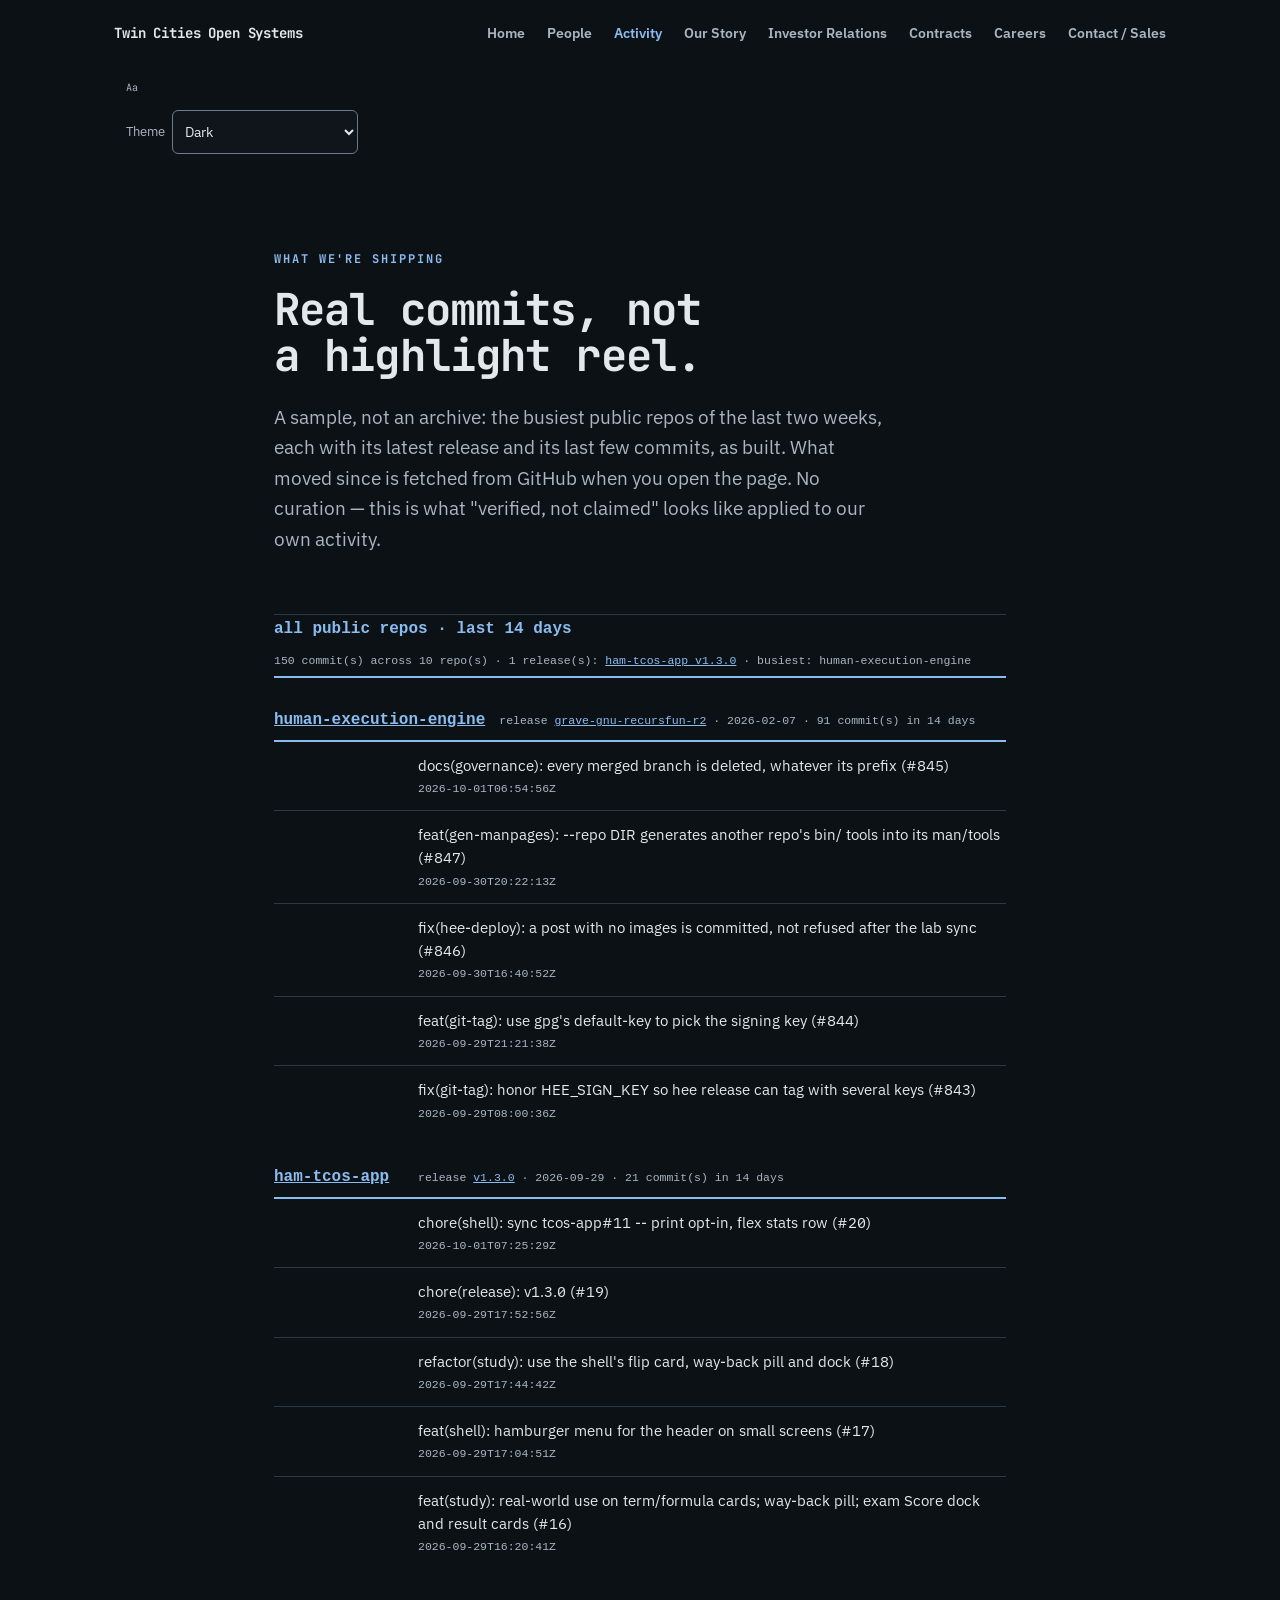
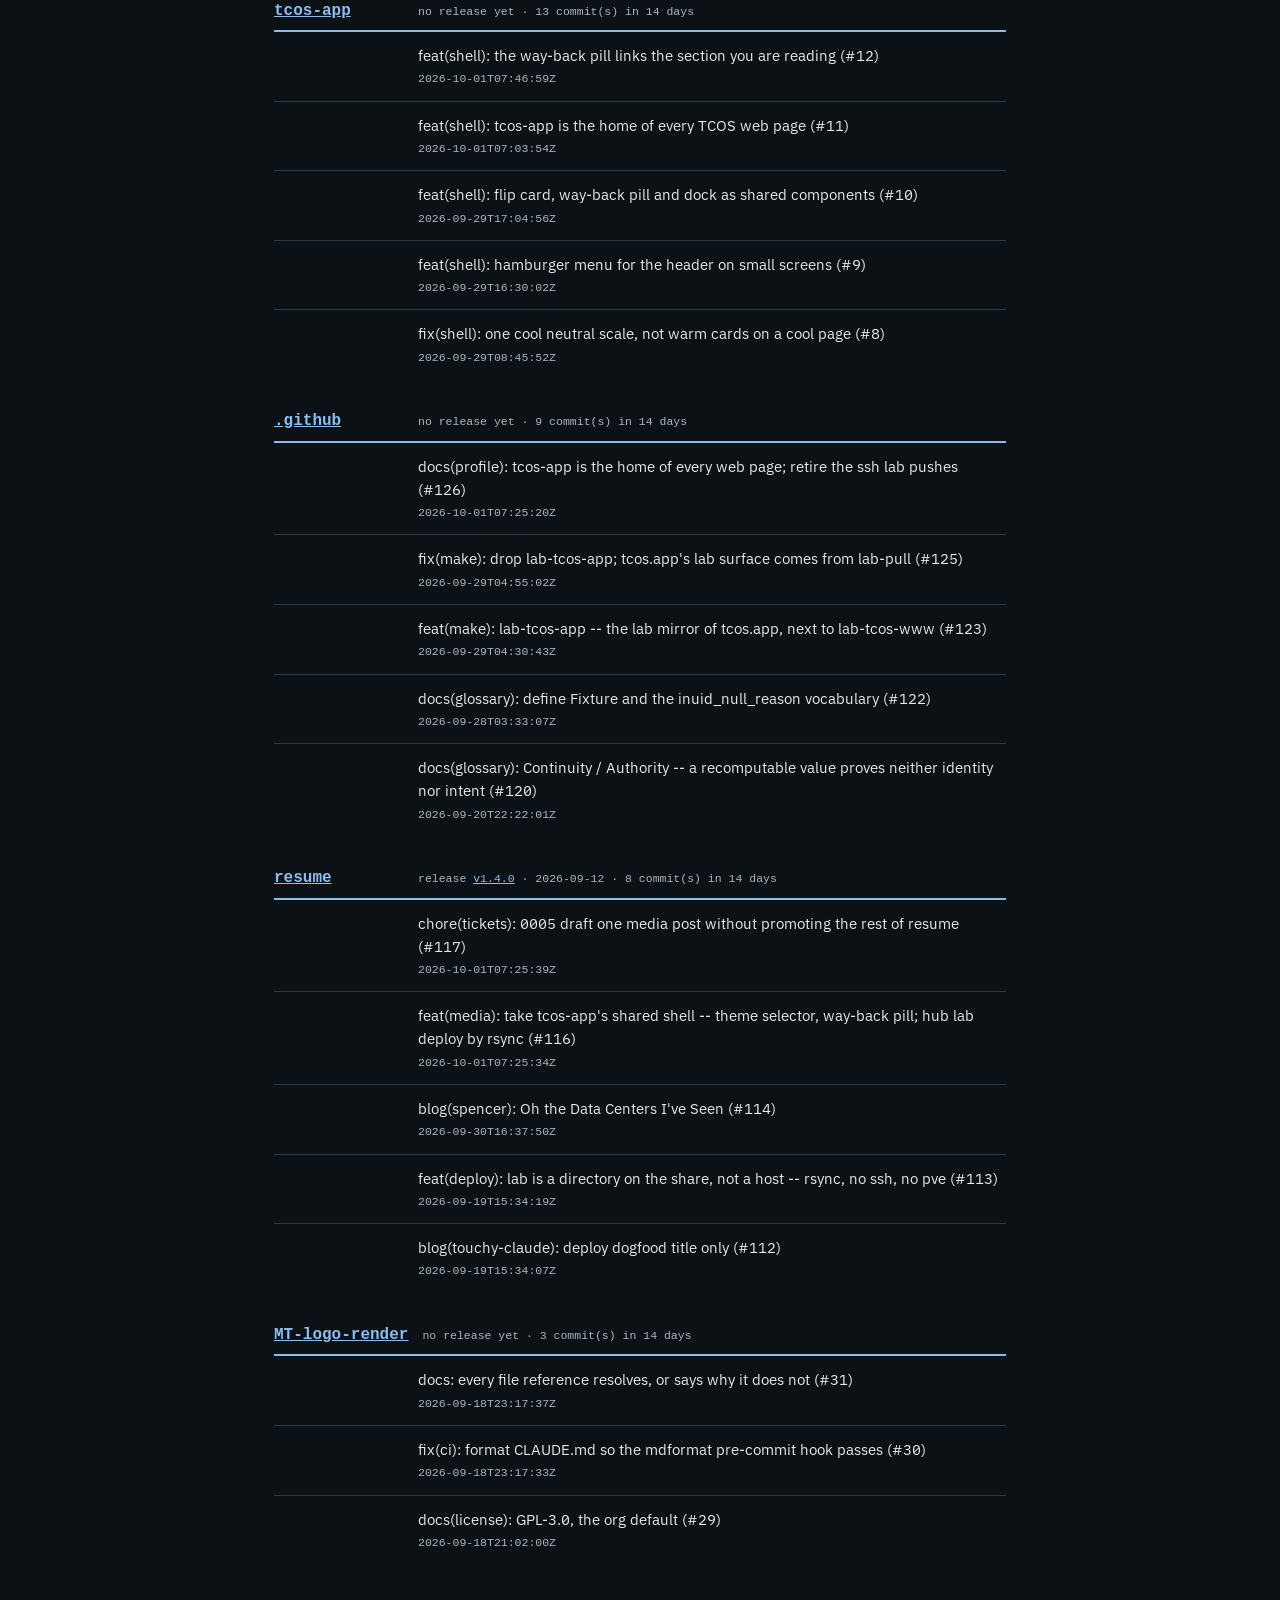
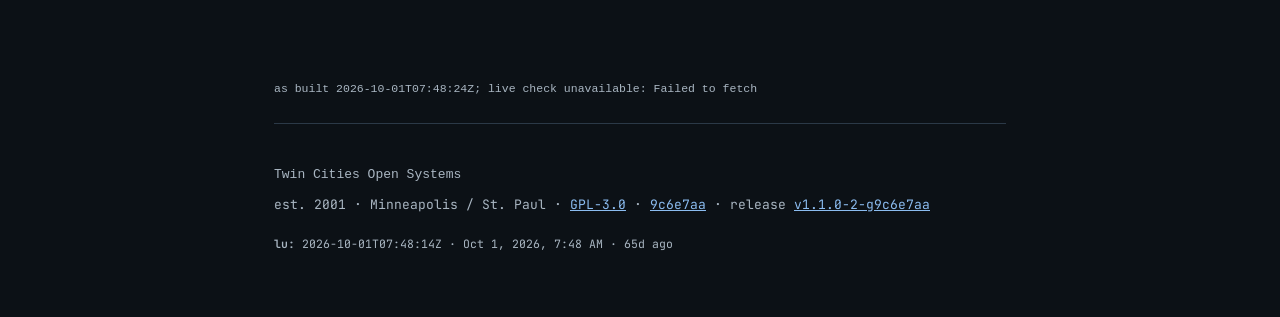
==== commit bd9a88ef: "chore(shell): sync tcos-app#12 -- the way-back pill links the section you are reading tcos-app#12 ad" ====
--- a/activity.html
+++ b/activity.html
@@ -45,8 +45,8 @@
   })();
 </script>
 <link rel="stylesheet" href="https://fonts.googleapis.com/css2?family=JetBrains+Mono:wght@400;500;700&family=IBM+Plex+Sans:wght@400;500;600&display=swap">
-<link rel="stylesheet" href="css/shell.css?v=c919bcc">
-<link rel="stylesheet" href="css/site.css?v=c919bcc">
+<link rel="stylesheet" href="css/shell.css?v=9c6e7aa">
+<link rel="stylesheet" href="css/site.css?v=9c6e7aa">
 <style>
   .activity-group { margin: 0 0 28px; }
   .activity-group-head { display: flex; flex-wrap: wrap; gap: 6px 14px; align-items: baseline; padding: 0 0 6px; border-bottom: 2px solid var(--accent); }
@@ -81,7 +81,7 @@
   </section>
 
   <section style="padding-top: 0;" id="activity-live">
-<div class="activity-group activity-general"><div class="activity-group-head"><span class="activity-repo">all public repos · last 14 days</span><span class="activity-meta">144 commit(s) across 9 repo(s) · 1 release(s): <a href="https://github.com/Twin-Cities-Open-Systems/ham-tcos-app/releases/tag/v1.3.0">ham-tcos-app v1.3.0</a> · busiest: human-execution-engine</span></div></div>
+<div class="activity-group activity-general"><div class="activity-group-head"><span class="activity-repo">all public repos · last 14 days</span><span class="activity-meta">150 commit(s) across 10 repo(s) · 1 release(s): <a href="https://github.com/Twin-Cities-Open-Systems/ham-tcos-app/releases/tag/v1.3.0">ham-tcos-app v1.3.0</a> · busiest: human-execution-engine</span></div></div>
     <div class="activity-group" data-repo="human-execution-engine">
       <div class="activity-group-head">
         <a class="activity-repo" href="https://github.com/Twin-Cities-Open-Systems/human-execution-engine">human-execution-engine</a>
@@ -127,9 +127,16 @@
     <div class="activity-group" data-repo="ham-tcos-app">
       <div class="activity-group-head">
         <a class="activity-repo" href="https://github.com/Twin-Cities-Open-Systems/ham-tcos-app">ham-tcos-app</a>
-        <span class="activity-meta">release <a href="https://github.com/Twin-Cities-Open-Systems/ham-tcos-app/releases/tag/v1.3.0">v1.3.0</a> · 2026-09-29 · 20 commit(s) in 14 days</span>
-        <span class="activity-meta activity-since" data-since=""></span>
-      </div>
+        <span class="activity-meta">release <a href="https://github.com/Twin-Cities-Open-Systems/ham-tcos-app/releases/tag/v1.3.0">v1.3.0</a> · 2026-09-29 · 21 commit(s) in 14 days</span>
+        <span class="activity-meta activity-since" data-since=""></span>
+      </div>
+    <div class="activity-item">
+      <div class="activity-repo"></div>
+      <div class="activity-body">
+        <div class="activity-msg"><a href="https://github.com/Twin-Cities-Open-Systems/ham-tcos-app/commit/f98c183eeb4d223931348b46330565237a49dd66">chore(shell): sync tcos-app#11 -- print opt-in, flex stats row (#20)</a></div>
+        <div class="activity-meta">2026-10-01T07:25:29Z</div>
+      </div>
+    </div>
     <div class="activity-item">
       <div class="activity-repo"></div>
       <div class="activity-body">
@@ -158,20 +165,20 @@
         <div class="activity-meta">2026-09-29T16:20:41Z</div>
       </div>
     </div>
-    <div class="activity-item">
-      <div class="activity-repo"></div>
-      <div class="activity-body">
-        <div class="activity-msg"><a href="https://github.com/Twin-Cities-Open-Systems/ham-tcos-app/commit/148df9ec417348e7c9bd477902434076a1e552a1">feat(study): flip mode for flashcards; flip cards in Glossary and Formulas; tap the back to flip back (#15)</a></div>
-        <div class="activity-meta">2026-09-29T15:49:27Z</div>
-      </div>
-    </div>
     </div>
     <div class="activity-group" data-repo="tcos-app">
       <div class="activity-group-head">
         <a class="activity-repo" href="https://github.com/Twin-Cities-Open-Systems/tcos-app">tcos-app</a>
-        <span class="activity-meta">no release yet · 12 commit(s) in 14 days</span>
-        <span class="activity-meta activity-since" data-since=""></span>
-      </div>
+        <span class="activity-meta">no release yet · 13 commit(s) in 14 days</span>
+        <span class="activity-meta activity-since" data-since=""></span>
+      </div>
+    <div class="activity-item">
+      <div class="activity-repo"></div>
+      <div class="activity-body">
+        <div class="activity-msg"><a href="https://github.com/Twin-Cities-Open-Systems/tcos-app/commit/61c258f735d241edf254b72de4564df163224772">feat(shell): the way-back pill links the section you are reading (#12)</a></div>
+        <div class="activity-meta">2026-10-01T07:46:59Z</div>
+      </div>
+    </div>
     <div class="activity-item">
       <div class="activity-repo"></div>
       <div class="activity-body">
@@ -200,20 +207,20 @@
         <div class="activity-meta">2026-09-29T08:45:52Z</div>
       </div>
     </div>
-    <div class="activity-item">
-      <div class="activity-repo"></div>
-      <div class="activity-body">
-        <div class="activity-msg"><a href="https://github.com/Twin-Cities-Open-Systems/tcos-app/commit/b86b137e4a8b2648ea11fc1d54ac19142ad197d0">feat(registry): take a live app&#x27;s version from its newest prod tag (#7)</a></div>
-        <div class="activity-meta">2026-09-29T08:26:49Z</div>
-      </div>
-    </div>
     </div>
     <div class="activity-group" data-repo=".github">
       <div class="activity-group-head">
         <a class="activity-repo" href="https://github.com/Twin-Cities-Open-Systems/.github">.github</a>
-        <span class="activity-meta">no release yet · 8 commit(s) in 14 days</span>
-        <span class="activity-meta activity-since" data-since=""></span>
-      </div>
+        <span class="activity-meta">no release yet · 9 commit(s) in 14 days</span>
+        <span class="activity-meta activity-since" data-since=""></span>
+      </div>
+    <div class="activity-item">
+      <div class="activity-repo"></div>
+      <div class="activity-body">
+        <div class="activity-msg"><a href="https://github.com/Twin-Cities-Open-Systems/.github/commit/e3f6bb2d85932ac13086ef2b04d7a5b111b88b1d">docs(profile): tcos-app is the home of every web page; retire the ssh lab pushes (#126)</a></div>
+        <div class="activity-meta">2026-10-01T07:25:20Z</div>
+      </div>
+    </div>
     <div class="activity-item">
       <div class="activity-repo"></div>
       <div class="activity-body">
@@ -242,20 +249,27 @@
         <div class="activity-meta">2026-09-20T22:22:01Z</div>
       </div>
     </div>
-    <div class="activity-item">
-      <div class="activity-repo"></div>
-      <div class="activity-body">
-        <div class="activity-msg"><a href="https://github.com/Twin-Cities-Open-Systems/.github/commit/39f2f8919fb33fbd9bee1808401c802206ff7ce9">docs(glossary): credential vs trust anchor -- a secret you HOLD, a belief you VERIFY against (#119)</a></div>
-        <div class="activity-meta">2026-09-20T01:53:53Z</div>
-      </div>
-    </div>
     </div>
     <div class="activity-group" data-repo="resume">
       <div class="activity-group-head">
         <a class="activity-repo" href="https://github.com/Twin-Cities-Open-Systems/resume">resume</a>
-        <span class="activity-meta">release <a href="https://github.com/Twin-Cities-Open-Systems/resume/releases/tag/v1.4.0">v1.4.0</a> · 2026-09-12 · 6 commit(s) in 14 days</span>
-        <span class="activity-meta activity-since" data-since=""></span>
-      </div>
+        <span class="activity-meta">release <a href="https://github.com/Twin-Cities-Open-Systems/resume/releases/tag/v1.4.0">v1.4.0</a> · 2026-09-12 · 8 commit(s) in 14 days</span>
+        <span class="activity-meta activity-since" data-since=""></span>
+      </div>
+    <div class="activity-item">
+      <div class="activity-repo"></div>
+      <div class="activity-body">
+        <div class="activity-msg"><a href="https://github.com/Twin-Cities-Open-Systems/resume/commit/58f855b20e2c4d136b21e6dcd7e80bdd5dda431d">chore(tickets): 0005 draft one media post without promoting the rest of resume (#117)</a></div>
+        <div class="activity-meta">2026-10-01T07:25:39Z</div>
+      </div>
+    </div>
+    <div class="activity-item">
+      <div class="activity-repo"></div>
+      <div class="activity-body">
+        <div class="activity-msg"><a href="https://github.com/Twin-Cities-Open-Systems/resume/commit/0fd882faf1d9d4f5e265f698ffc0c86b3df87b46">feat(media): take tcos-app&#x27;s shared shell -- theme selector, way-back pill; hub lab deploy by rsync (#116)</a></div>
+        <div class="activity-meta">2026-10-01T07:25:34Z</div>
+      </div>
+    </div>
     <div class="activity-item">
       <div class="activity-repo"></div>
       <div class="activity-body">
@@ -277,20 +291,6 @@
         <div class="activity-meta">2026-09-19T15:34:07Z</div>
       </div>
     </div>
-    <div class="activity-item">
-      <div class="activity-repo"></div>
-      <div class="activity-body">
-        <div class="activity-msg"><a href="https://github.com/Twin-Cities-Open-Systems/resume/commit/5af109be5465b199650ef4012ba9e89f9e615f6e">blog(touchy-claude): hee deploy dogfood -- the first post through the directory workflow (#111)</a></div>
-        <div class="activity-meta">2026-09-19T15:33:54Z</div>
-      </div>
-    </div>
-    <div class="activity-item">
-      <div class="activity-repo"></div>
-      <div class="activity-body">
-        <div class="activity-msg"><a href="https://github.com/Twin-Cities-Open-Systems/resume/commit/8b397c95dd926e3514d85ba69e6c52104b3b809b">feat(media-item): root copies a post&#x27;s own files beside its page (#110)</a></div>
-        <div class="activity-meta">2026-09-19T15:33:23Z</div>
-      </div>
-    </div>
     </div>
     <div class="activity-group" data-repo="MT-logo-render">
       <div class="activity-group-head">
@@ -321,17 +321,17 @@
     </div>
     </div>
   </section>
-  <p class="activity-meta" id="activity-live-note" data-built="2026-10-01T07:12:53Z" style="margin: 0 0 24px;">as built 2026-10-01T07:12:53Z; refreshing from GitHub's public events&hellip;</p>
+  <p class="activity-meta" id="activity-live-note" data-built="2026-10-01T07:48:24Z" style="margin: 0 0 24px;">as built 2026-10-01T07:48:24Z; refreshing from GitHub's public events&hellip;</p>
 
   <footer>
     <span>Twin Cities Open Systems</span>
-    <span class="mono">est. 2001 · Minneapolis / St. Paul · <a href="https://github.com/Twin-Cities-Open-Systems/tcos-www/blob/main/LICENSE">GPL-3.0</a> · <a href="https://github.com/Twin-Cities-Open-Systems/tcos-www/commit/c919bcc1785295e9fef7152e668a5d98e21fa3cb">c919bcc</a> · release <a href="https://github.com/Twin-Cities-Open-Systems/tcos-www/releases/tag/v1.1.0">v1.1.0-1-gc919bcc</a></span>
-    <div class="lu-row"><span><b>lu:</b> <time class="lu-iso" datetime="2026-10-01T07:12:43Z">2026-10-01T07:12:43Z</time> · <span class="lu-human"></span> · <span class="lu-delta"></span></span></div>
+    <span class="mono">est. 2001 · Minneapolis / St. Paul · <a href="https://github.com/Twin-Cities-Open-Systems/tcos-www/blob/main/LICENSE">GPL-3.0</a> · <a href="https://github.com/Twin-Cities-Open-Systems/tcos-www/commit/9c6e7aaf73b02100a9731398a0b40c5b92c71585">9c6e7aa</a> · release <a href="https://github.com/Twin-Cities-Open-Systems/tcos-www/releases/tag/v1.1.0">v1.1.0-2-g9c6e7aa</a></span>
+    <div class="lu-row"><span><b>lu:</b> <time class="lu-iso" datetime="2026-10-01T07:48:14Z">2026-10-01T07:48:14Z</time> · <span class="lu-human"></span> · <span class="lu-delta"></span></span></div>
   </footer>
 </div>
-<script src="js/site.js?v=c919bcc"></script>
-<script src="js/shell.js?v=c919bcc"></script>
-<script src="js/activity.js?v=c919bcc"></script>
+<script src="js/site.js?v=9c6e7aa"></script>
+<script src="js/shell.js?v=9c6e7aa"></script>
+<script src="js/activity.js?v=9c6e7aa"></script>
 <nav class="tc-jump" aria-label="Back to" data-show="false"><button type="button" data-tc-to="group" hidden><span class="tc-jump-l"></span></button><button type="button" data-tc-to="panel" hidden><span class="tc-jump-l"></span></button><button type="button" data-tc-to="top" aria-label="Top of the page"><svg viewBox="0 0 16 16" width="16" height="16" aria-hidden="true" focusable="false"><path d="M3 10l5-5 5 5M3 4h10" fill="none" stroke="currentColor" stroke-width="2" stroke-linecap="round" stroke-linejoin="round"/></svg></button></nav>
 <script>
   if (window.TC && window.TC.wayback) {
--- a/css/shell.css
+++ b/css/shell.css
@@ -285,7 +285,16 @@
 .tc-jump[data-show="false"]{opacity:0;visibility:hidden;transform:translateY(10px);pointer-events:none;transition:opacity .2s,transform .2s,visibility 0s .2s}
 .tc-jump button{all:unset;box-sizing:border-box;cursor:pointer;display:flex;align-items:center;gap:.4rem;min-height:44px;min-width:44px;
   padding:0 .8rem;font:600 .85rem/1 inherit;color:var(--ink);justify-content:center}
-.tc-jump button[hidden]{display:none}
+.tc-jump button[hidden],.tc-jump a[hidden]{display:none}
+/* "link here": an anchor, so it opens, drags and right-click copies like any link */
+.tc-jump a.tc-jump-here{box-sizing:border-box;display:flex;align-items:center;justify-content:center;gap:.4rem;min-height:44px;min-width:44px;
+  padding:0 .7rem;color:var(--ink);text-decoration:none;border-left:1px solid var(--edge);font:600 .85rem/1 inherit}
+.tc-jump a.tc-jump-here:hover{color:var(--accent);background:var(--sunk)}
+.tc-jump a.tc-jump-here:focus-visible{outline:3px solid var(--accent);outline-offset:-3px}
+.tc-jump a.tc-jump-here[data-said]{color:var(--good-ink)}
+.tc-jump-said:empty{display:none}
+/* A linked heading lands below the sticky header, not under it. */
+h2[id],h3[id],h4[id],summary[id],[data-tc-collapse-toggle][id],section[id],article[id],[data-tc-collapse][id]{scroll-margin-top:4.75rem}
 .tc-jump button+button{border-left:1px solid var(--edge)}
 .tc-jump button:hover{color:var(--accent);background:var(--sunk)}
 .tc-jump button:focus-visible{outline:3px solid var(--accent);outline-offset:-3px}
